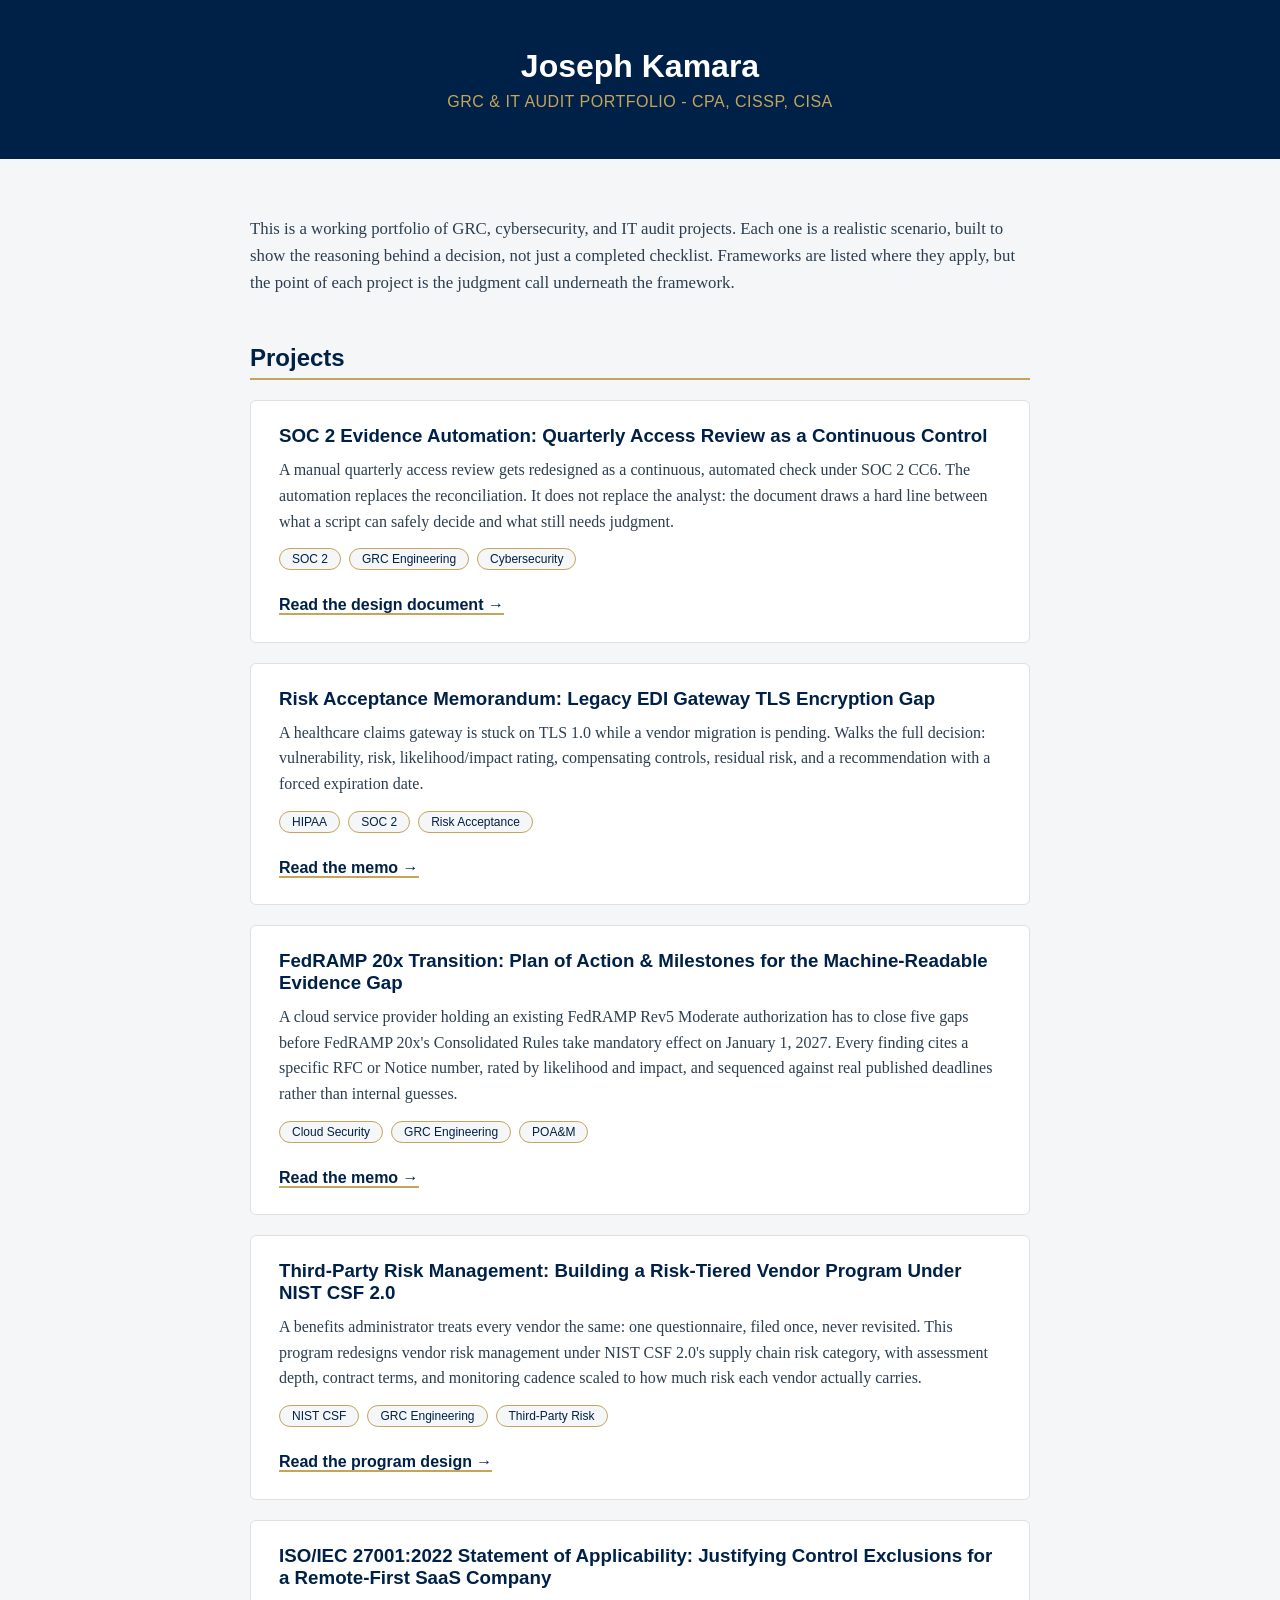
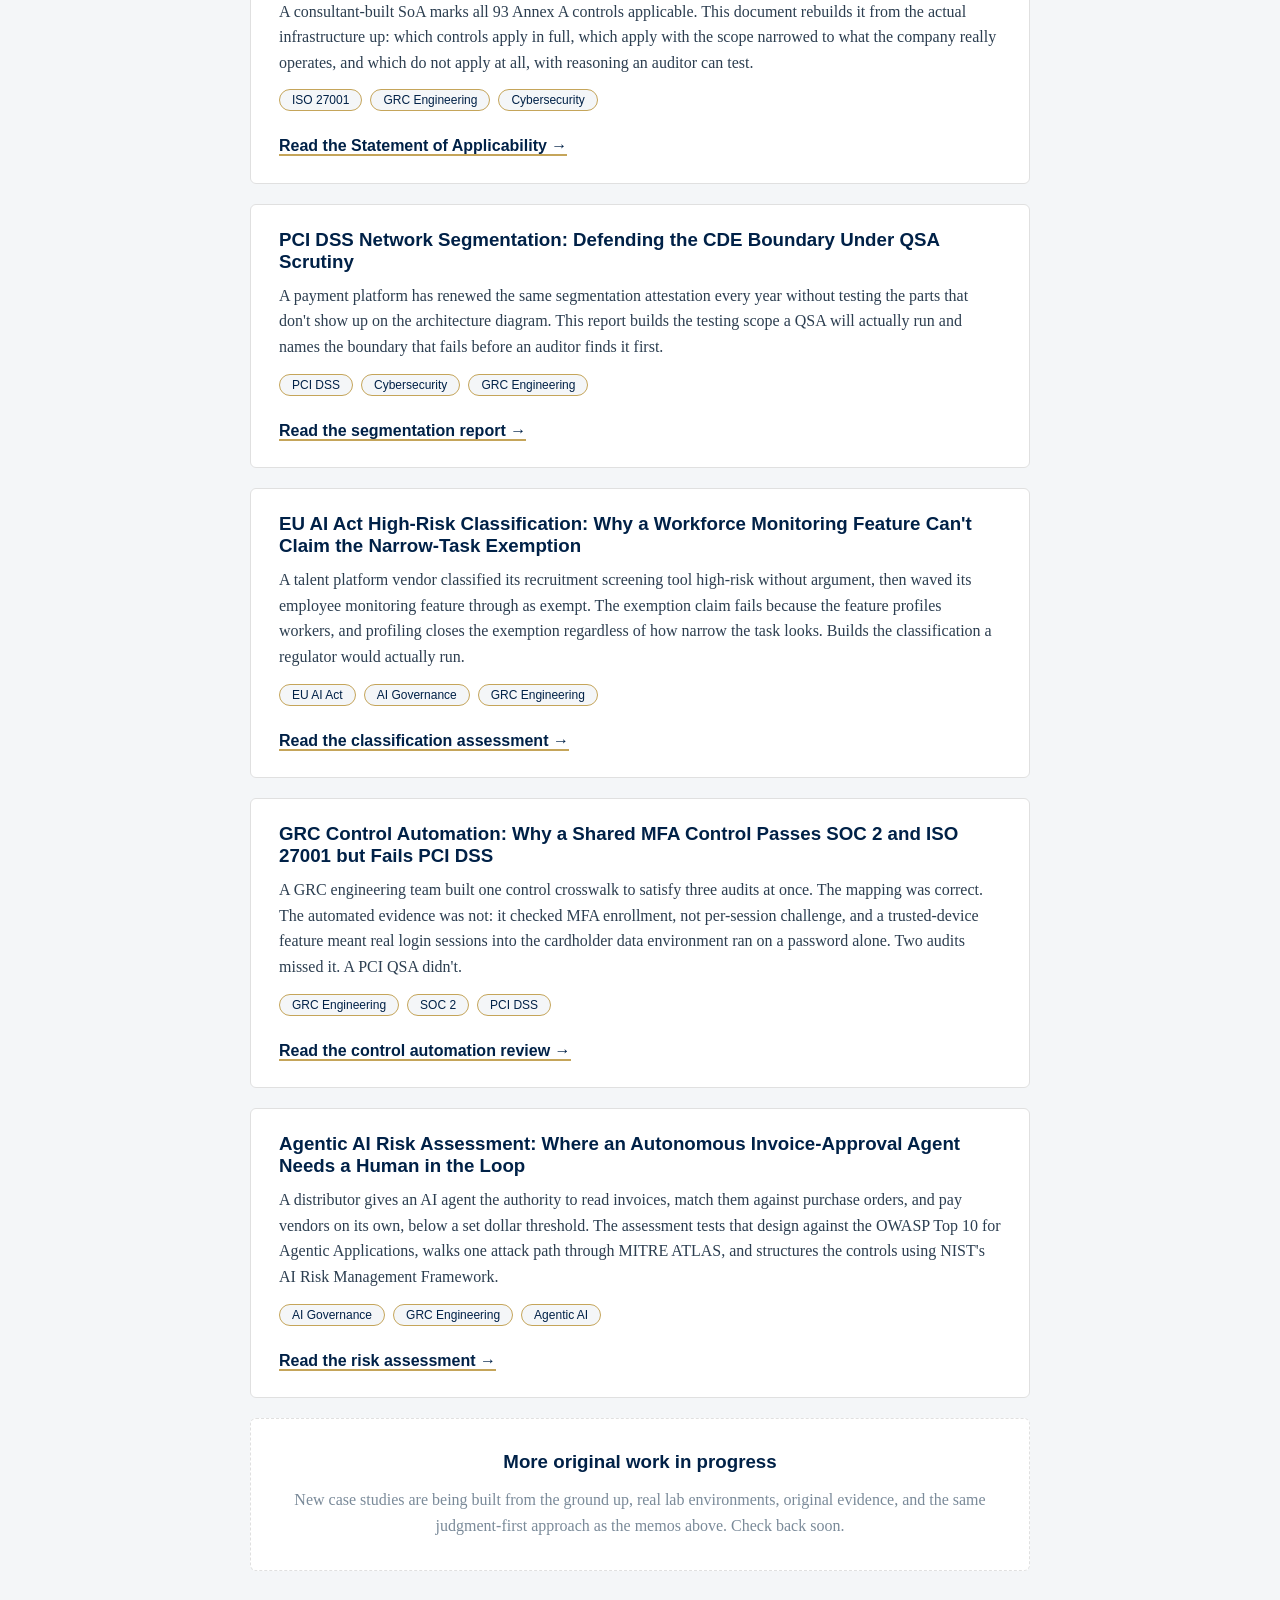
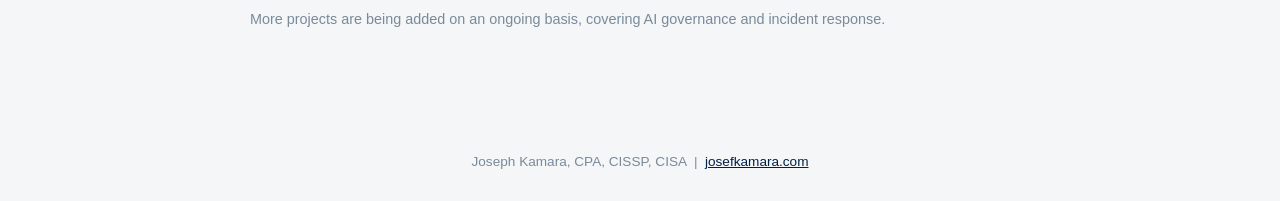
==== index.html @ e7a20020 "Add breathing room around project card tags and links a" ====
<!DOCTYPE html>
<html lang="en">
<head>
<meta charset="UTF-8">
<meta name="viewport" content="width=device-width, initial-scale=1.0">
<title>Joseph Kamara - Audit Defense Portfolio</title>
<style>
body { margin:0; font-family: Georgia, 'Times New Roman', serif; background:#F4F6F8; color:#2C3E50; }
header { background:#002147; color:#fff; padding:48px 24px; text-align:center; }
header h1 { margin:0 0 8px; font-family: Arial, sans-serif; font-size:2em; }
header p { margin:0; color:#C5A55A; font-family: Arial, sans-serif; letter-spacing:0.5px; }
main { max-width: 780px; margin: 0 auto; padding: 40px 24px 80px; }
.intro { font-size:1.05em; line-height:1.6; margin-bottom:40px; }
h2.section { font-family: Arial, sans-serif; color:#002147; border-bottom:2px solid #C5A55A; padding-bottom:6px; margin-top:48px; }
.project { background:#fff; border:1px solid #e0e0e0; border-radius:6px; padding:24px 28px; margin:20px 0; }
.project h3 { margin:0 0 10px; font-family: Arial, sans-serif; color:#002147; }
.project p { margin:0 0 14px; line-height:1.6; }
.project p:last-of-type { margin-top:14px; margin-bottom:0; }
.project a { color:#002147; font-family: Arial, sans-serif; font-weight:bold; text-decoration:none; border-bottom:2px solid #C5A55A; }
.project a:hover { color:#C5A55A; }
.tag { display:inline-block; font-family: Arial, sans-serif; font-size:0.75em; color:#002147; background:#F4F6F8; border:1px solid #C5A55A; border-radius:12px; padding:3px 12px; margin:0 8px 8px 0; }
.placeholder { border-style:dashed; color:#7a8a99; text-align:center; padding:32px 24px; }
footer { text-align:center; padding:32px 24px; font-family: Arial, sans-serif; font-size:0.85em; color:#7a8a99; }
footer a { color:#002147; }
</style>
</head>
<body>
<header>
<h1>Joseph Kamara</h1>
<p>GRC &amp; IT AUDIT PORTFOLIO - CPA, CISSP, CISA</p>
</header>
<main>
<p class="intro">This is a working portfolio of GRC, cybersecurity, and IT audit projects. Each one is a realistic scenario, built to show the reasoning behind a decision, not just a completed checklist. Frameworks are listed where they apply, but the point of each project is the judgment call underneath the framework.</p>

<h2 class="section">Projects</h2>

<div class="project">
<h3>SOC 2 Evidence Automation: Quarterly Access Review as a Continuous Control</h3>
<p>A manual quarterly access review gets redesigned as a continuous, automated check under SOC 2 CC6. The automation replaces the reconciliation. It does not replace the analyst: the document draws a hard line between what a script can safely decide and what still needs judgment.</p>
<span class="tag">SOC 2</span><span class="tag">GRC Engineering</span><span class="tag">Cybersecurity</span>
<p><a href="projects/soc2-access-review-automation/">Read the design document &rarr;</a></p>
</div>

<div class="project">
<h3>Risk Acceptance Memorandum: Legacy EDI Gateway TLS Encryption Gap</h3>
<p>A healthcare claims gateway is stuck on TLS 1.0 while a vendor migration is pending. Walks the full decision: vulnerability, risk, likelihood/impact rating, compensating controls, residual risk, and a recommendation with a forced expiration date.</p>
<span class="tag">HIPAA</span><span class="tag">SOC 2</span><span class="tag">Risk Acceptance</span>
<p><a href="projects/risk-acceptance-memo/">Read the memo &rarr;</a></p>
</div>

<div class="project">
<h3>FedRAMP 20x Transition: Plan of Action &amp; Milestones for the Machine-Readable Evidence Gap</h3>
<p>A cloud service provider holding an existing FedRAMP Rev5 Moderate authorization has to close five gaps before FedRAMP 20x's Consolidated Rules take mandatory effect on January 1, 2027. Every finding cites a specific RFC or Notice number, rated by likelihood and impact, and sequenced against real published deadlines rather than internal guesses.</p>
<span class="tag">Cloud Security</span><span class="tag">GRC Engineering</span><span class="tag">POA&amp;M</span>
<p><a href="projects/fedramp-20x-poam/">Read the memo &rarr;</a></p>
</div>

<div class="project">
<h3>Third-Party Risk Management: Building a Risk-Tiered Vendor Program Under NIST CSF 2.0</h3>
<p>A benefits administrator treats every vendor the same: one questionnaire, filed once, never revisited. This program redesigns vendor risk management under NIST CSF 2.0's supply chain risk category, with assessment depth, contract terms, and monitoring cadence scaled to how much risk each vendor actually carries.</p>
<span class="tag">NIST CSF</span><span class="tag">GRC Engineering</span><span class="tag">Third-Party Risk</span>
<p><a href="projects/third-party-risk-management/">Read the program design &rarr;</a></p>
</div>

<div class="project">
<h3>ISO/IEC 27001:2022 Statement of Applicability: Justifying Control Exclusions for a Remote-First SaaS Company</h3>
<p>A consultant-built SoA marks all 93 Annex A controls applicable. This document rebuilds it from the actual infrastructure up: which controls apply in full, which apply with the scope narrowed to what the company really operates, and which do not apply at all, with reasoning an auditor can test.</p>
<span class="tag">ISO 27001</span><span class="tag">GRC Engineering</span><span class="tag">Cybersecurity</span>
<p><a href="projects/iso27001-statement-of-applicability/">Read the Statement of Applicability &rarr;</a></p>
</div>

<div class="project">
<h3>PCI DSS Network Segmentation: Defending the CDE Boundary Under QSA Scrutiny</h3>
<p>A payment platform has renewed the same segmentation attestation every year without testing the parts that don't show up on the architecture diagram. This report builds the testing scope a QSA will actually run and names the boundary that fails before an auditor finds it first.</p>
<span class="tag">PCI DSS</span><span class="tag">Cybersecurity</span><span class="tag">GRC Engineering</span>
<p><a href="projects/pci-dss-network-segmentation/">Read the segmentation report &rarr;</a></p>
</div>

<div class="project">
<h3>EU AI Act High-Risk Classification: Why a Workforce Monitoring Feature Can't Claim the Narrow-Task Exemption</h3>
<p>A talent platform vendor classified its recruitment screening tool high-risk without argument, then waved its employee monitoring feature through as exempt. The exemption claim fails because the feature profiles workers, and profiling closes the exemption regardless of how narrow the task looks. Builds the classification a regulator would actually run.</p>
<span class="tag">EU AI Act</span><span class="tag">AI Governance</span><span class="tag">GRC Engineering</span>
<p><a href="projects/eu-ai-act-high-risk-classification/">Read the classification assessment &rarr;</a></p>
</div>

<div class="project">
<h3>GRC Control Automation: Why a Shared MFA Control Passes SOC 2 and ISO 27001 but Fails PCI DSS</h3>
<p>A GRC engineering team built one control crosswalk to satisfy three audits at once. The mapping was correct. The automated evidence was not: it checked MFA enrollment, not per-session challenge, and a trusted-device feature meant real login sessions into the cardholder data environment ran on a password alone. Two audits missed it. A PCI QSA didn't.</p>
<span class="tag">GRC Engineering</span><span class="tag">SOC 2</span><span class="tag">PCI DSS</span>
<p><a href="projects/grc-control-automation/">Read the control automation review &rarr;</a></p>
</div>

<div class="project">
<h3>Agentic AI Risk Assessment: Where an Autonomous Invoice-Approval Agent Needs a Human in the Loop</h3>
<p>A distributor gives an AI agent the authority to read invoices, match them against purchase orders, and pay vendors on its own, below a set dollar threshold. The assessment tests that design against the OWASP Top 10 for Agentic Applications, walks one attack path through MITRE ATLAS, and structures the controls using NIST's AI Risk Management Framework.</p>
<span class="tag">AI Governance</span><span class="tag">GRC Engineering</span><span class="tag">Agentic AI</span>
<p><a href="projects/agentic-ai-risk-assessment/">Read the risk assessment &rarr;</a></p>
</div>

<div class="project placeholder">
<h3>More original work in progress</h3>
<p>New case studies are being built from the ground up, real lab environments, original evidence, and the same judgment-first approach as the memos above. Check back soon.</p>
</div>

<p style="font-family: Arial, sans-serif; color:#7a8a99; font-size:0.9em; margin-top:40px;">More projects are being added on an ongoing basis, covering AI governance and incident response.</p>
</main>
<footer>
Joseph Kamara, CPA, CISSP, CISA &nbsp;|&nbsp; <a href="https://josefkamara.com">josefkamara.com</a>
</footer>
</body>
</html>
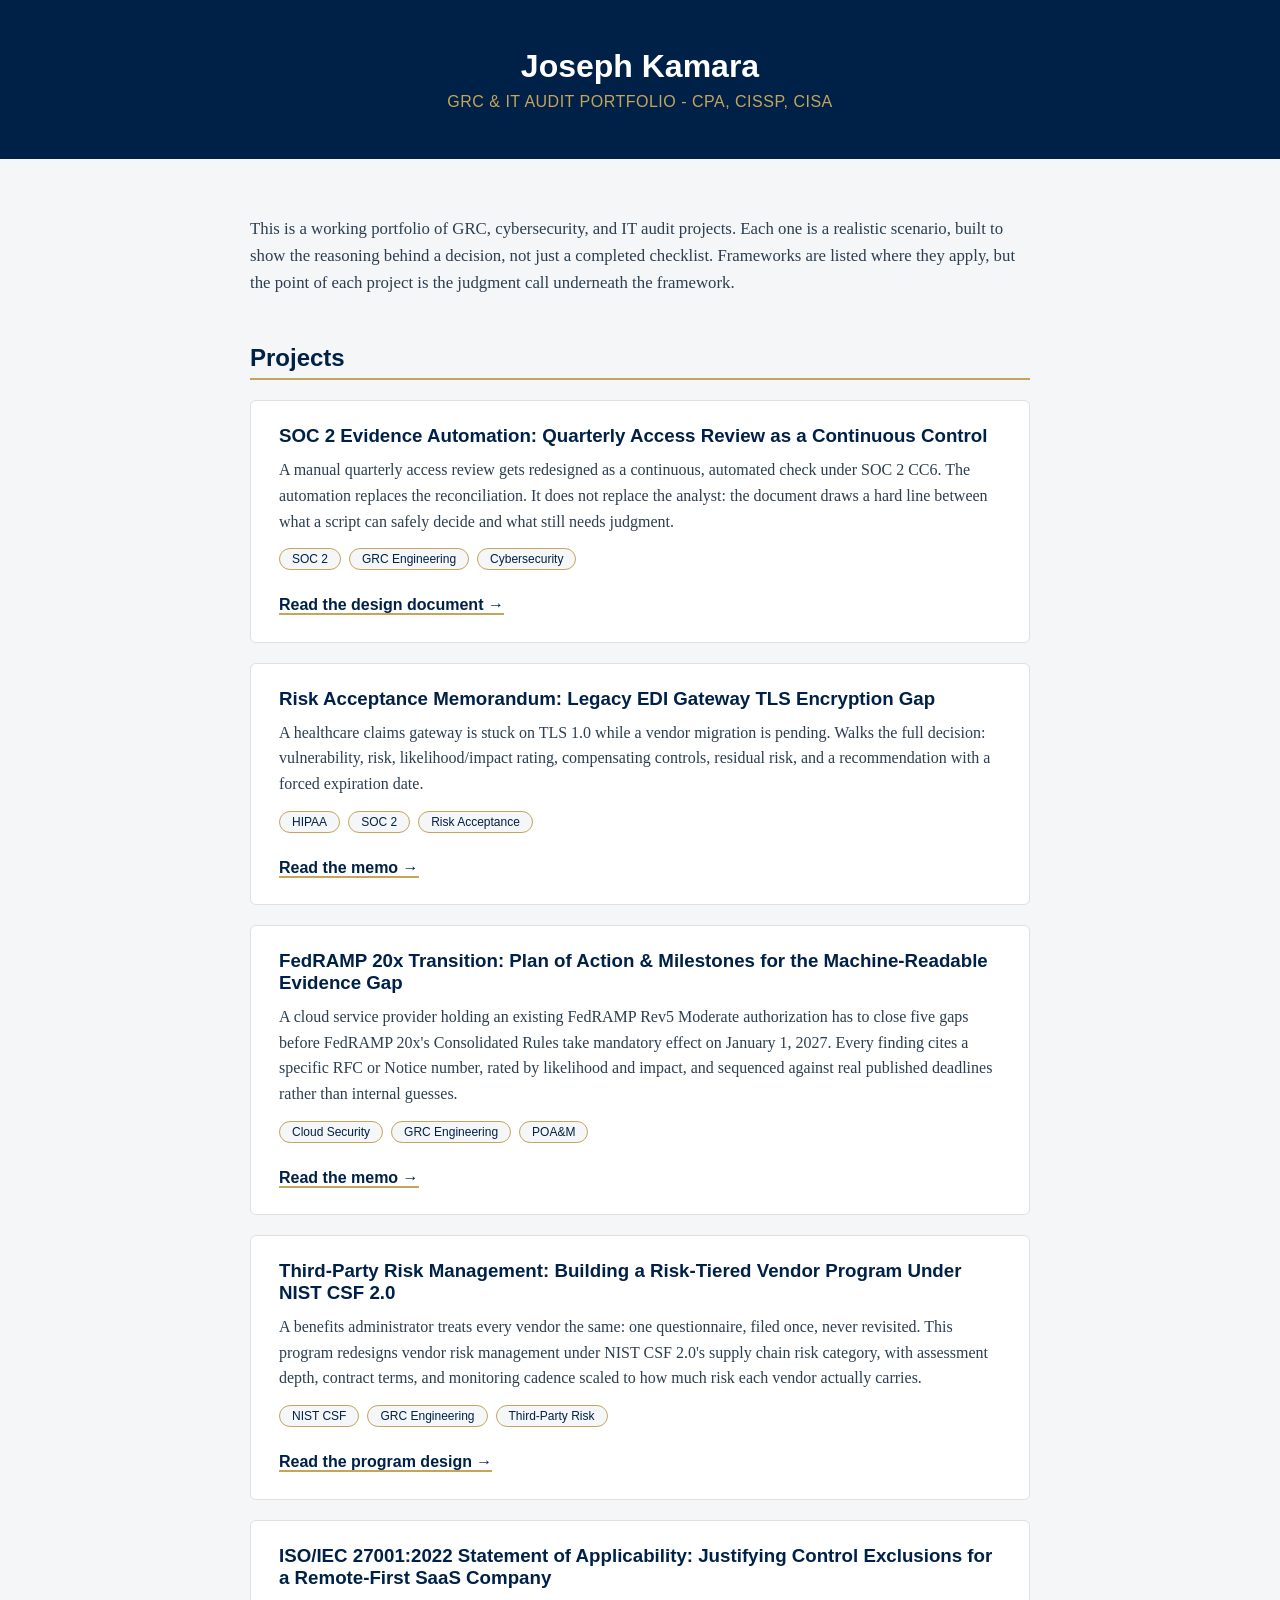
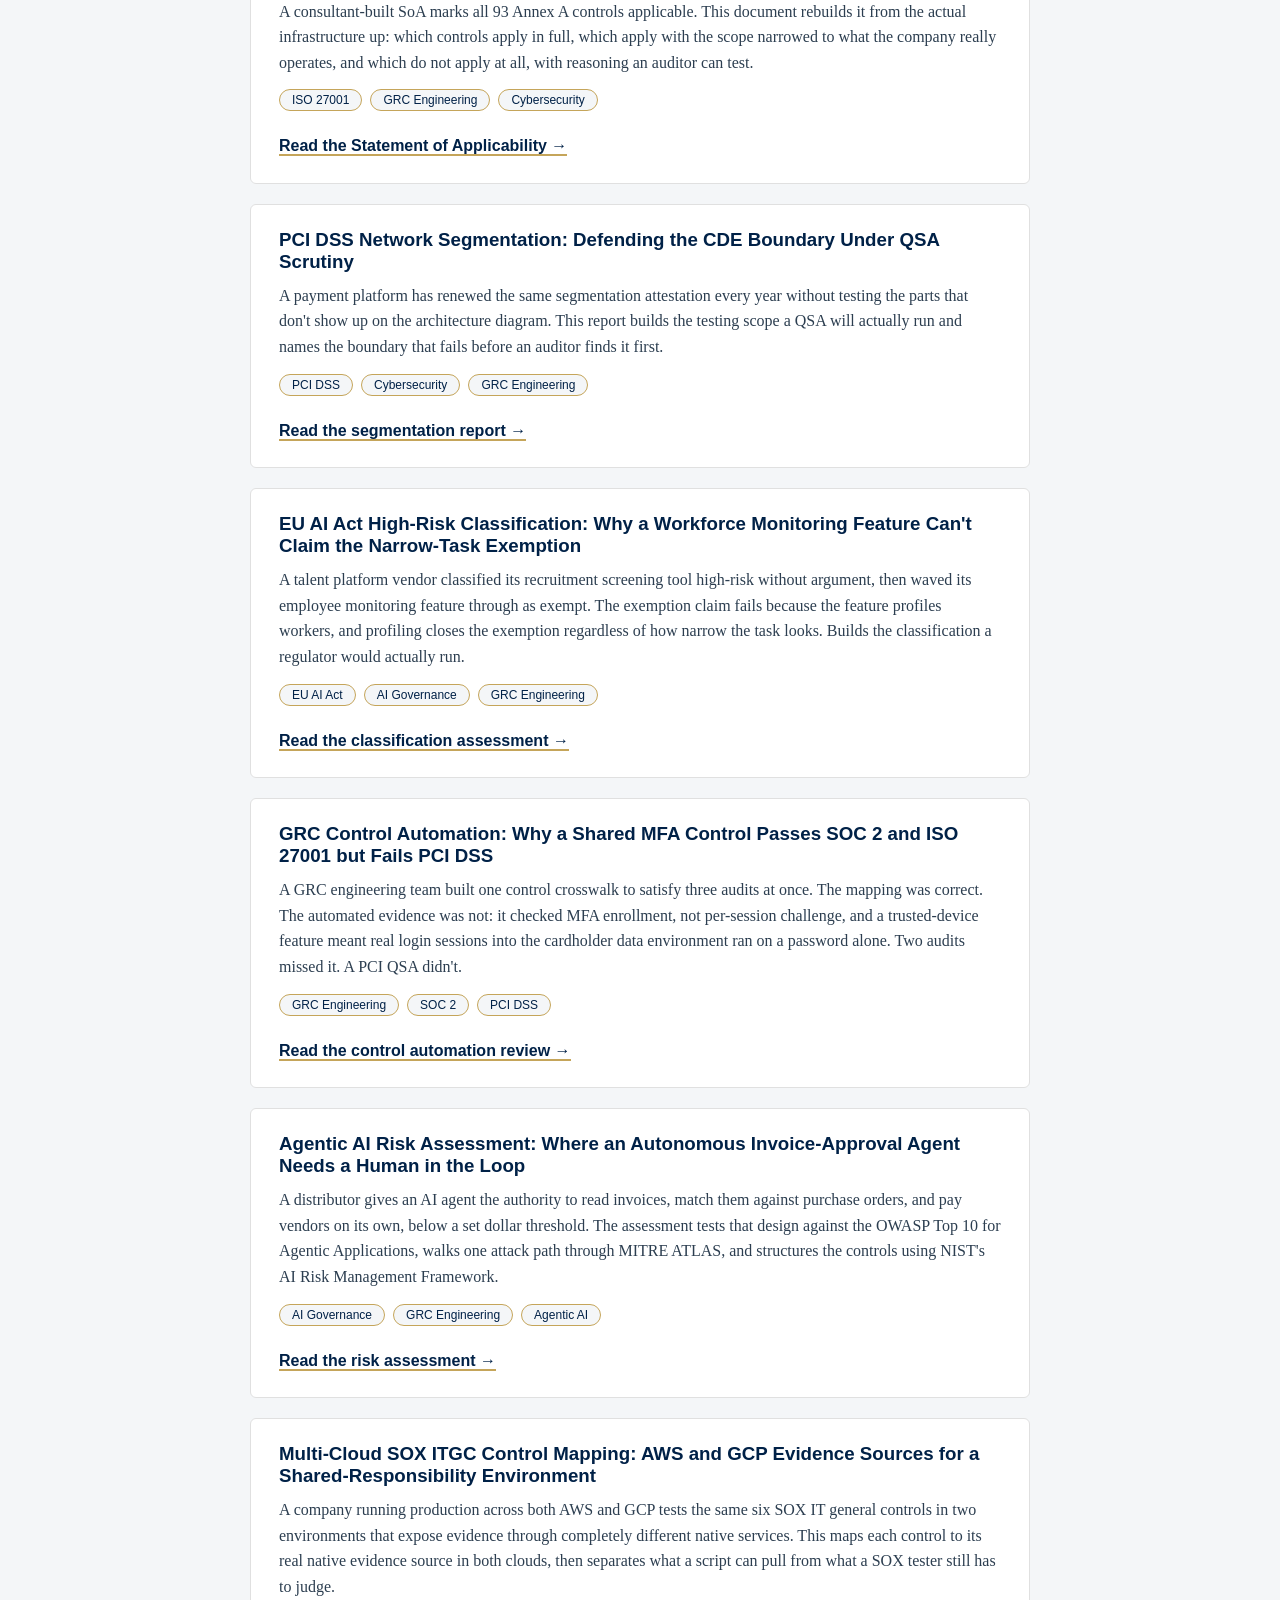
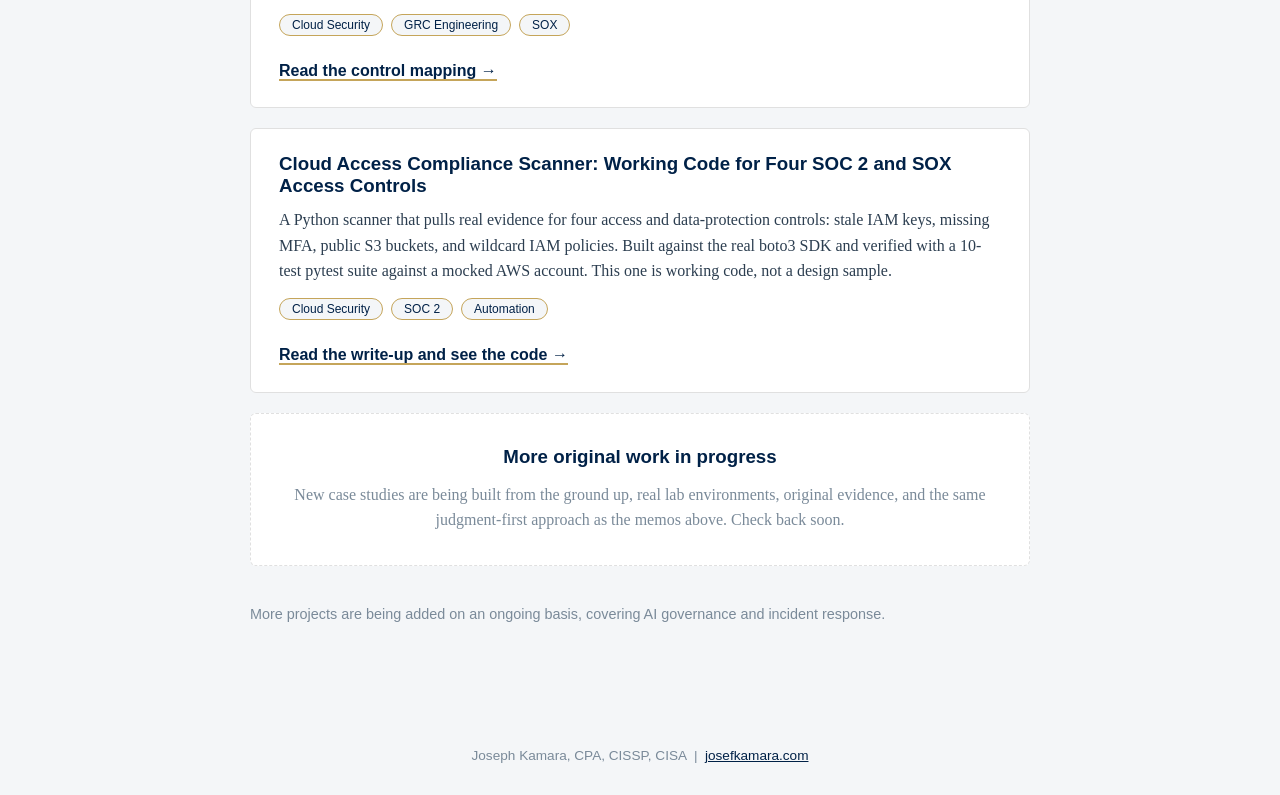
==== commit eae7d4de: "Add Multi-Cloud SOX ITGC Control Mapping and Cloud Access Compliance Scanner case studies" ====
--- a/index.html
+++ b/index.html
@@ -97,6 +97,20 @@
 <p><a href="projects/agentic-ai-risk-assessment/">Read the risk assessment &rarr;</a></p>
 </div>
 
+<div class="project">
+<h3>Multi-Cloud SOX ITGC Control Mapping: AWS and GCP Evidence Sources for a Shared-Responsibility Environment</h3>
+<p>A company running production across both AWS and GCP tests the same six SOX IT general controls in two environments that expose evidence through completely different native services. This maps each control to its real native evidence source in both clouds, then separates what a script can pull from what a SOX tester still has to judge.</p>
+<span class="tag">Cloud Security</span><span class="tag">GRC Engineering</span><span class="tag">SOX</span>
+<p><a href="projects/multicloud-sox-itgc-control-mapping/">Read the control mapping &rarr;</a></p>
+</div>
+
+<div class="project">
+<h3>Cloud Access Compliance Scanner: Working Code for Four SOC 2 and SOX Access Controls</h3>
+<p>A Python scanner that pulls real evidence for four access and data-protection controls: stale IAM keys, missing MFA, public S3 buckets, and wildcard IAM policies. Built against the real boto3 SDK and verified with a 10-test pytest suite against a mocked AWS account. This one is working code, not a design sample.</p>
+<span class="tag">Cloud Security</span><span class="tag">SOC 2</span><span class="tag">Automation</span>
+<p><a href="projects/cloud-access-compliance-scanner/">Read the write-up and see the code &rarr;</a></p>
+</div>
+
 <div class="project placeholder">
 <h3>More original work in progress</h3>
 <p>New case studies are being built from the ground up, real lab environments, original evidence, and the same judgment-first approach as the memos above. Check back soon.</p>
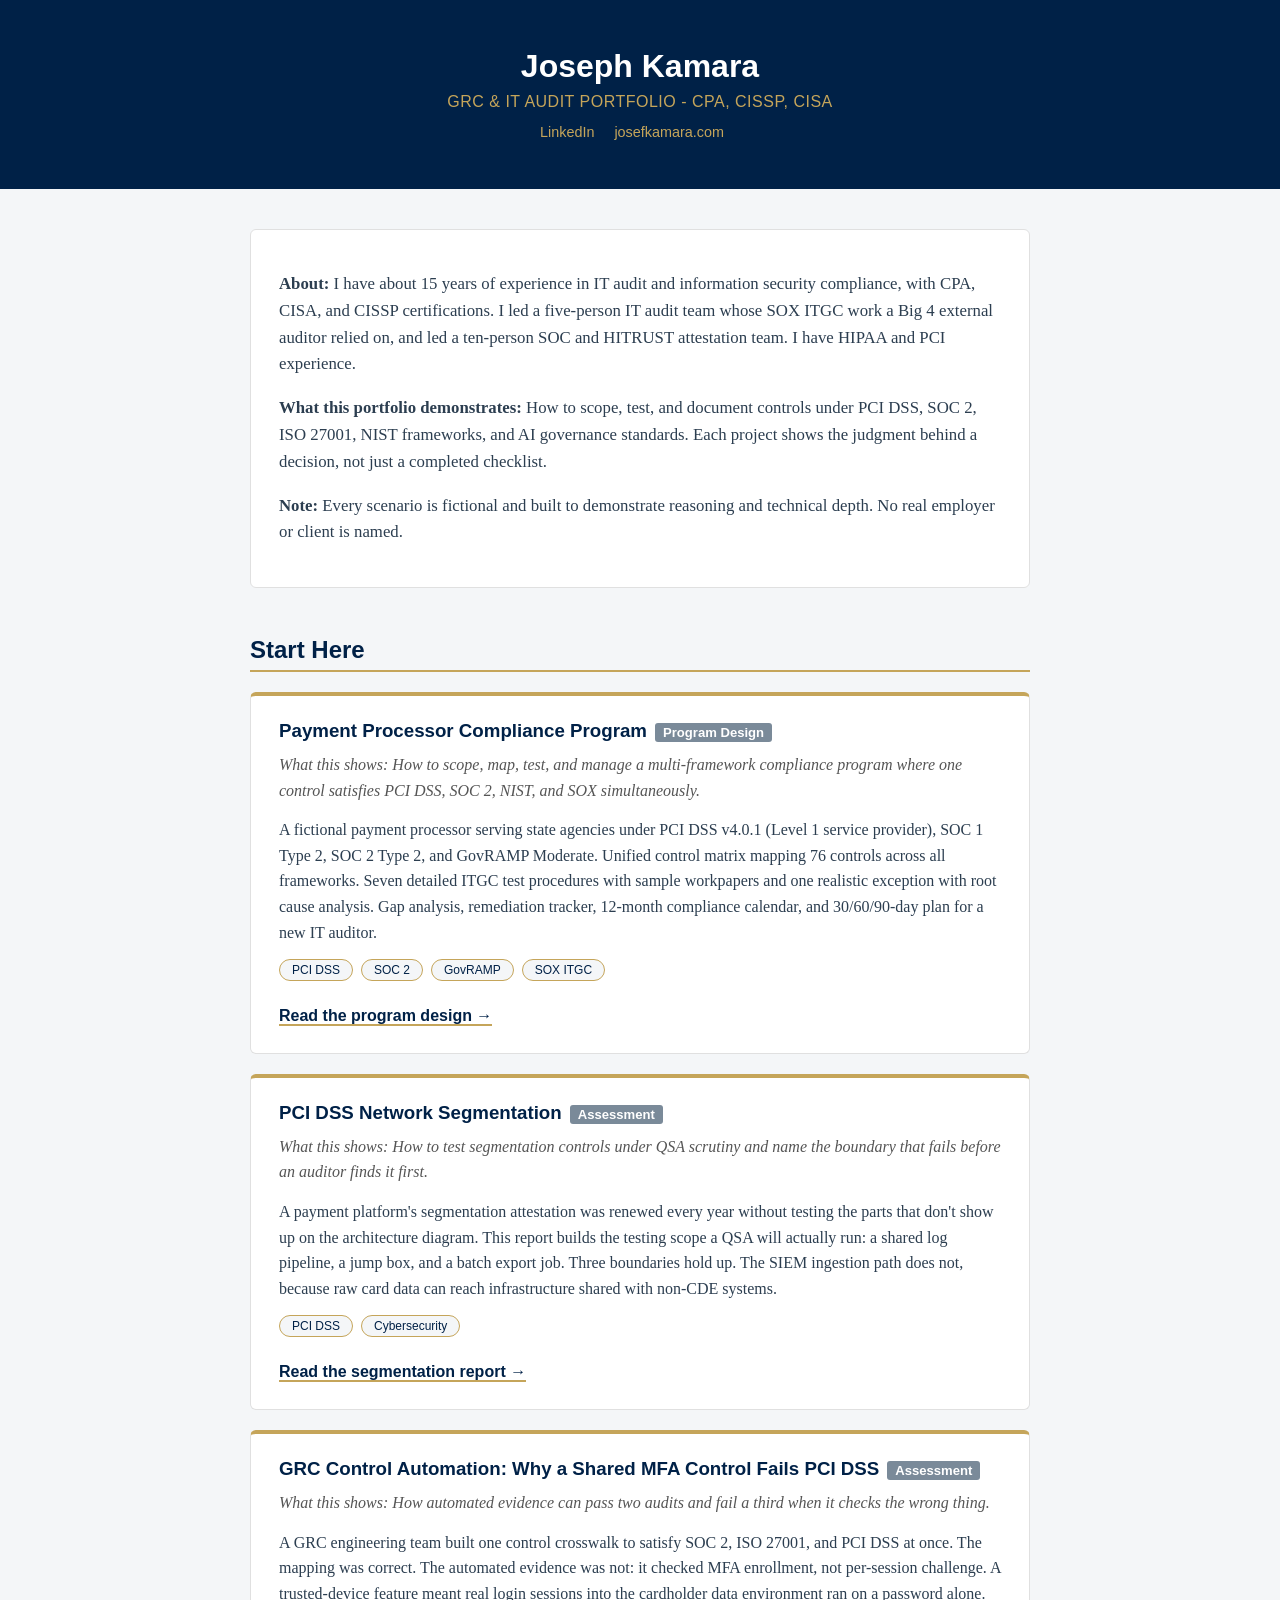
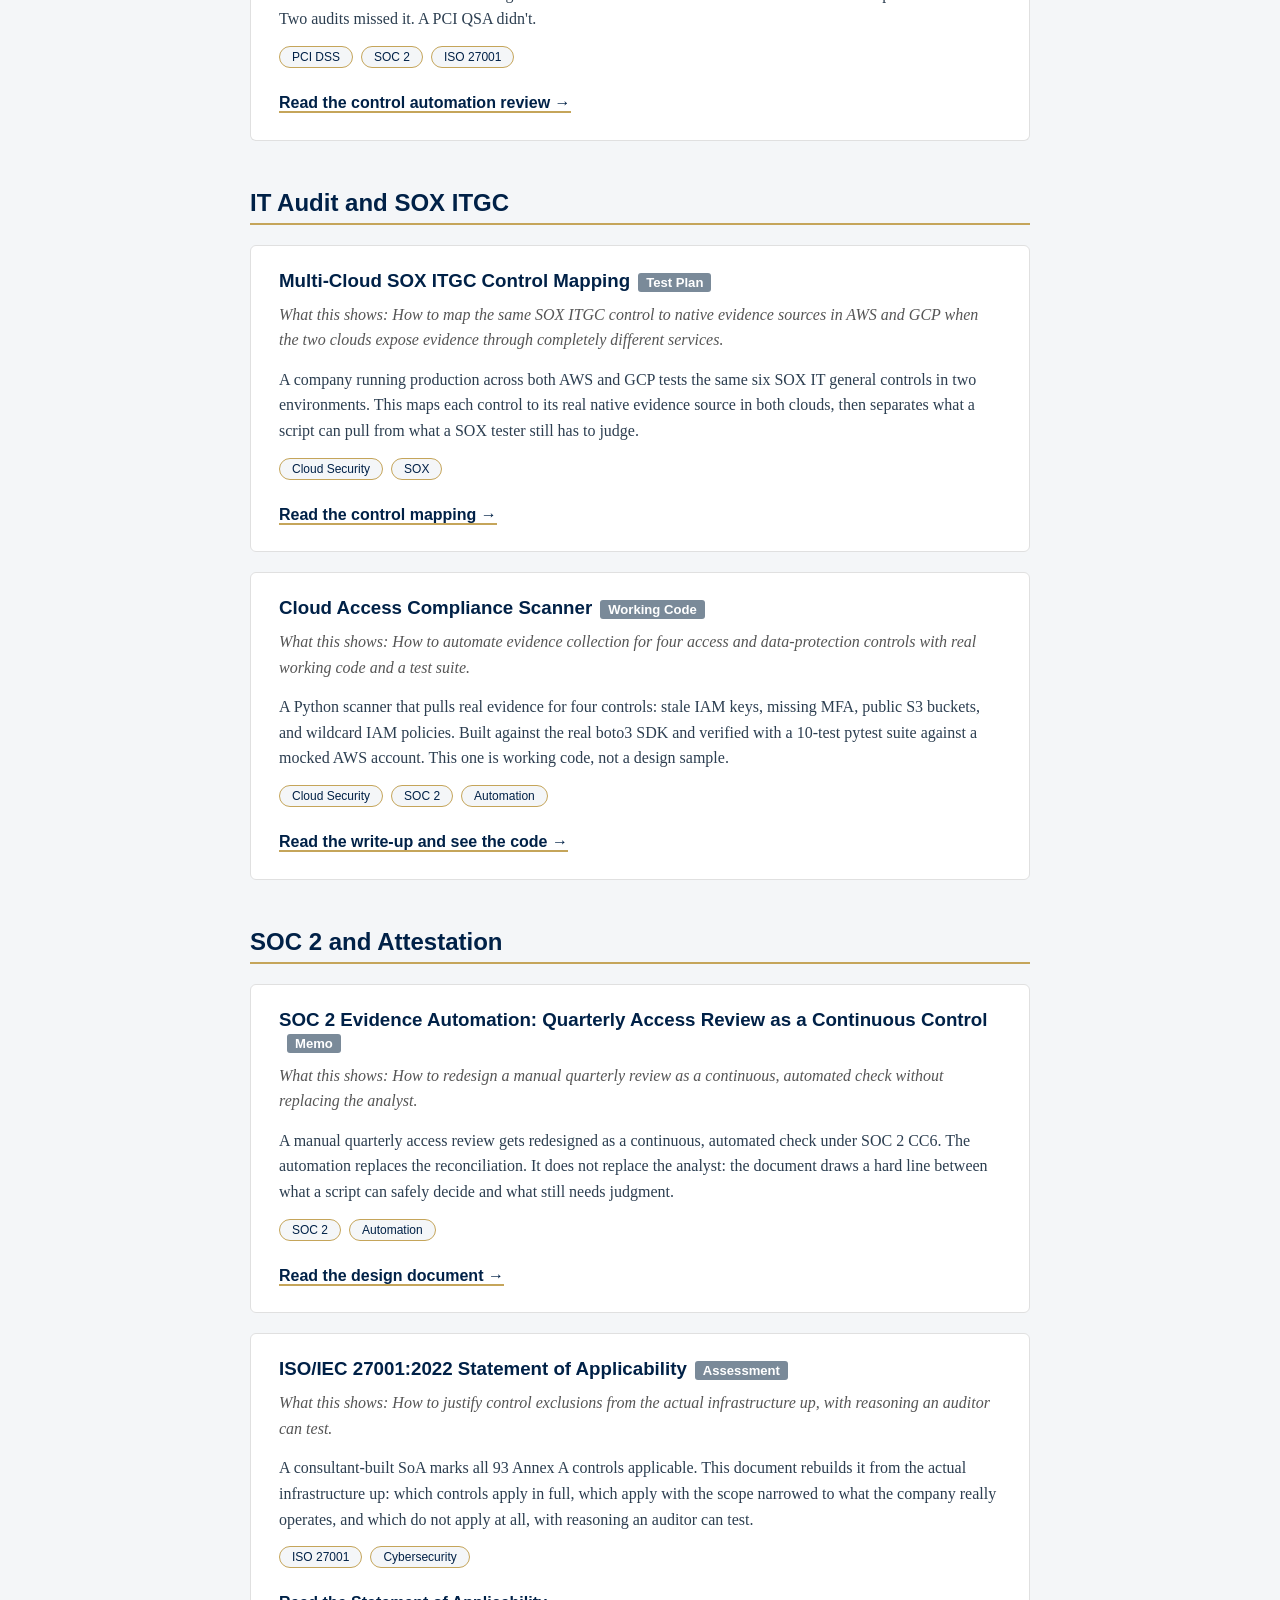
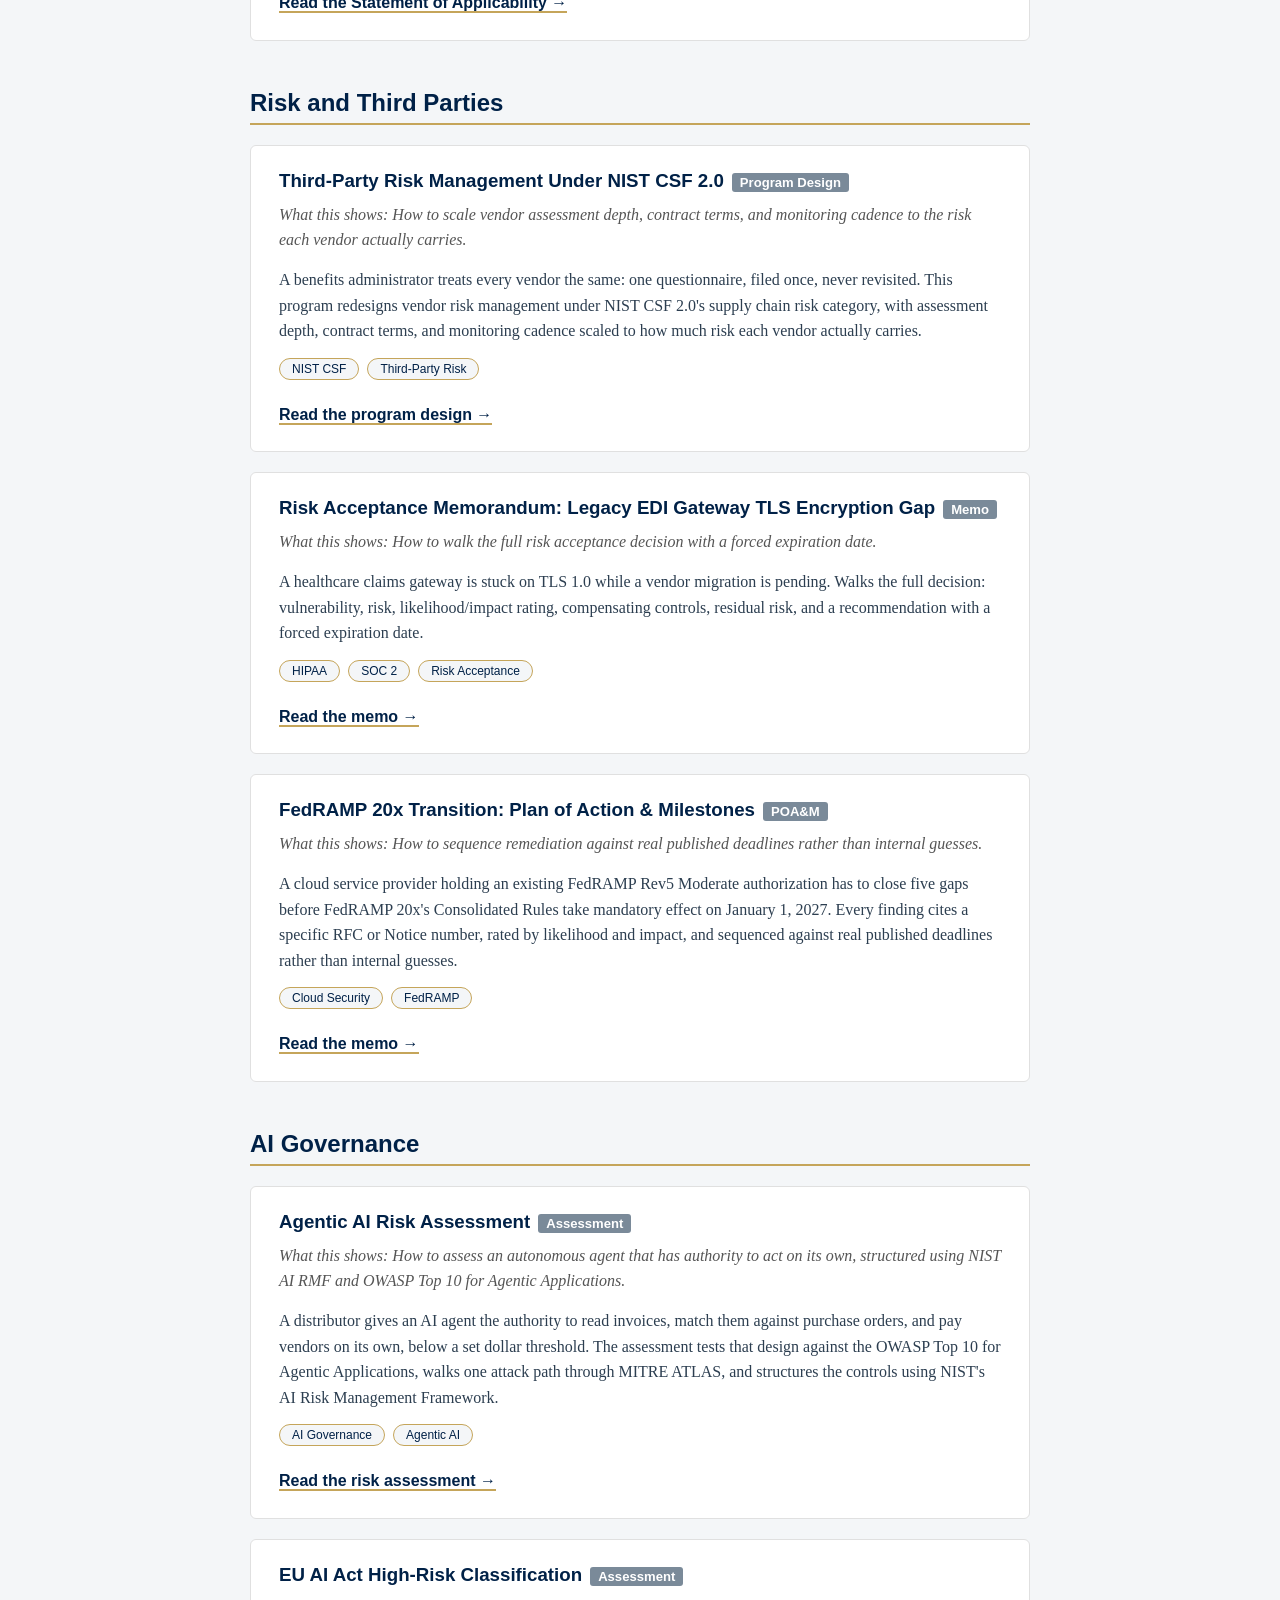
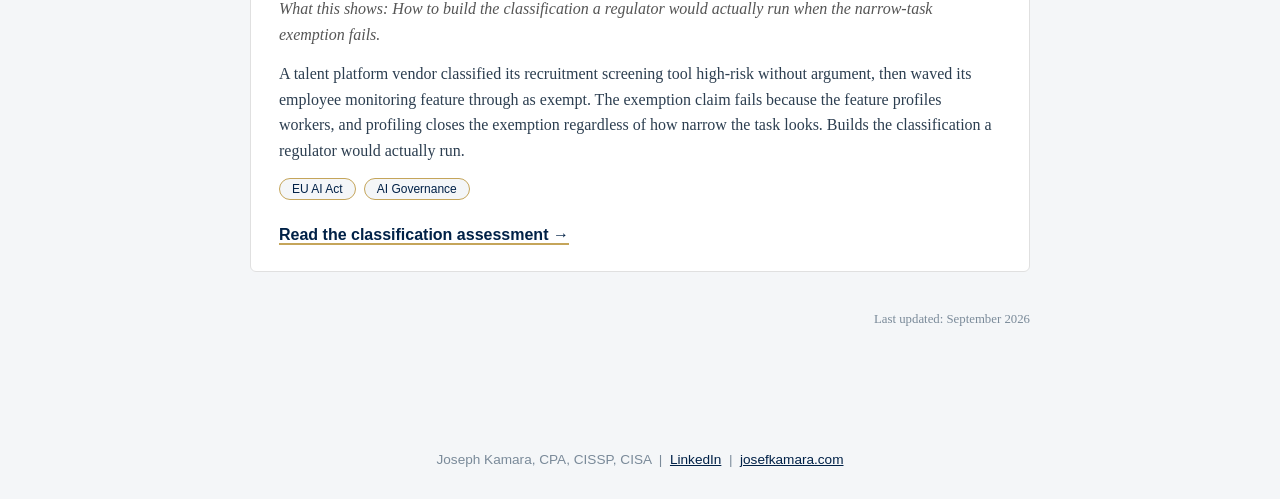
==== commit c921741e: "Restructure portfolio site per ADDENDUM requirements - Add intro block with Joseph's background (15 " ====
--- a/index.html
+++ b/index.html
@@ -9,8 +9,11 @@
 header { background:#002147; color:#fff; padding:48px 24px; text-align:center; }
 header h1 { margin:0 0 8px; font-family: Arial, sans-serif; font-size:2em; }
 header p { margin:0; color:#C5A55A; font-family: Arial, sans-serif; letter-spacing:0.5px; }
+header nav { margin-top:12px; }
+header nav a { color:#C5A55A; font-family: Arial, sans-serif; text-decoration:none; margin-right:16px; font-size:0.9em; }
+header nav a:hover { color:#fff; }
 main { max-width: 780px; margin: 0 auto; padding: 40px 24px 80px; }
-.intro { font-size:1.05em; line-height:1.6; margin-bottom:40px; }
+.intro { font-size:1.05em; line-height:1.6; margin-bottom:40px; background:#fff; border:1px solid #e0e0e0; border-radius:6px; padding:24px 28px; }
 h2.section { font-family: Arial, sans-serif; color:#002147; border-bottom:2px solid #C5A55A; padding-bottom:6px; margin-top:48px; }
 .project { background:#fff; border:1px solid #e0e0e0; border-radius:6px; padding:24px 28px; margin:20px 0; }
 .project h3 { margin:0 0 10px; font-family: Arial, sans-serif; color:#002147; }
@@ -18,108 +21,142 @@
 .project p:last-of-type { margin-top:14px; margin-bottom:0; }
 .project a { color:#002147; font-family: Arial, sans-serif; font-weight:bold; text-decoration:none; border-bottom:2px solid #C5A55A; }
 .project a:hover { color:#C5A55A; }
+.project .what-this-shows { font-style:italic; color:#555; margin-bottom:14px; }
+.project .type-label { display:inline-block; font-family: Arial, sans-serif; font-size:0.7em; color:#fff; background:#7a8a99; border-radius:3px; padding:2px 8px; margin-left:8px; }
 .tag { display:inline-block; font-family: Arial, sans-serif; font-size:0.75em; color:#002147; background:#F4F6F8; border:1px solid #C5A55A; border-radius:12px; padding:3px 12px; margin:0 8px 8px 0; }
+.featured { border-top:4px solid #C5A55A; }
 .placeholder { border-style:dashed; color:#7a8a99; text-align:center; padding:32px 24px; }
 footer { text-align:center; padding:32px 24px; font-family: Arial, sans-serif; font-size:0.85em; color:#7a8a99; }
 footer a { color:#002147; }
+.last-updated { text-align:right; font-size:0.8em; color:#7a8a99; margin-top:40px; }
 </style>
 </head>
 <body>
 <header>
 <h1>Joseph Kamara</h1>
 <p>GRC &amp; IT AUDIT PORTFOLIO - CPA, CISSP, CISA</p>
+<nav>
+<a href="https://www.linkedin.com/in/joseph-kamara" target="_blank">LinkedIn</a>
+<a href="https://josefkamara.com" target="_blank">josefkamara.com</a>
+</nav>
 </header>
 <main>
-<p class="intro">This is a working portfolio of GRC, cybersecurity, and IT audit projects. Each one is a realistic scenario, built to show the reasoning behind a decision, not just a completed checklist. Frameworks are listed where they apply, but the point of each project is the judgment call underneath the framework.</p>
+<div class="intro">
+<p><strong>About:</strong> I have about 15 years of experience in IT audit and information security compliance, with CPA, CISA, and CISSP certifications. I led a five-person IT audit team whose SOX ITGC work a Big 4 external auditor relied on, and led a ten-person SOC and HITRUST attestation team. I have HIPAA and PCI experience.</p>
+<p><strong>What this portfolio demonstrates:</strong> How to scope, test, and document controls under PCI DSS, SOC 2, ISO 27001, NIST frameworks, and AI governance standards. Each project shows the judgment behind a decision, not just a completed checklist.</p>
+<p><strong>Note:</strong> Every scenario is fictional and built to demonstrate reasoning and technical depth. No real employer or client is named.</p>
+</div>
 
-<h2 class="section">Projects</h2>
+<h2 class="section">Start Here</h2>
+
+<div class="project featured">
+<h3>Payment Processor Compliance Program<span class="type-label">Program Design</span></h3>
+<p class="what-this-shows">What this shows: How to scope, map, test, and manage a multi-framework compliance program where one control satisfies PCI DSS, SOC 2, NIST, and SOX simultaneously.</p>
+<p>A fictional payment processor serving state agencies under PCI DSS v4.0.1 (Level 1 service provider), SOC 1 Type 2, SOC 2 Type 2, and GovRAMP Moderate. Unified control matrix mapping 76 controls across all frameworks. Seven detailed ITGC test procedures with sample workpapers and one realistic exception with root cause analysis. Gap analysis, remediation tracker, 12-month compliance calendar, and 30/60/90-day plan for a new IT auditor.</p>
+<span class="tag">PCI DSS</span><span class="tag">SOC 2</span><span class="tag">GovRAMP</span><span class="tag">SOX ITGC</span>
+<p><a href="projects/payment-processor-compliance-program/">Read the program design &rarr;</a></p>
+</div>
+
+<div class="project featured">
+<h3>PCI DSS Network Segmentation<span class="type-label">Assessment</span></h3>
+<p class="what-this-shows">What this shows: How to test segmentation controls under QSA scrutiny and name the boundary that fails before an auditor finds it first.</p>
+<p>A payment platform's segmentation attestation was renewed every year without testing the parts that don't show up on the architecture diagram. This report builds the testing scope a QSA will actually run: a shared log pipeline, a jump box, and a batch export job. Three boundaries hold up. The SIEM ingestion path does not, because raw card data can reach infrastructure shared with non-CDE systems.</p>
+<span class="tag">PCI DSS</span><span class="tag">Cybersecurity</span>
+<p><a href="projects/pci-dss-network-segmentation/">Read the segmentation report &rarr;</a></p>
+</div>
+
+<div class="project featured">
+<h3>GRC Control Automation: Why a Shared MFA Control Fails PCI DSS<span class="type-label">Assessment</span></h3>
+<p class="what-this-shows">What this shows: How automated evidence can pass two audits and fail a third when it checks the wrong thing.</p>
+<p>A GRC engineering team built one control crosswalk to satisfy SOC 2, ISO 27001, and PCI DSS at once. The mapping was correct. The automated evidence was not: it checked MFA enrollment, not per-session challenge. A trusted-device feature meant real login sessions into the cardholder data environment ran on a password alone. Two audits missed it. A PCI QSA didn't.</p>
+<span class="tag">PCI DSS</span><span class="tag">SOC 2</span><span class="tag">ISO 27001</span>
+<p><a href="projects/grc-control-automation/">Read the control automation review &rarr;</a></p>
+</div>
+
+<h2 class="section">IT Audit and SOX ITGC</h2>
 
 <div class="project">
-<h3>SOC 2 Evidence Automation: Quarterly Access Review as a Continuous Control</h3>
+<h3>Multi-Cloud SOX ITGC Control Mapping<span class="type-label">Test Plan</span></h3>
+<p class="what-this-shows">What this shows: How to map the same SOX ITGC control to native evidence sources in AWS and GCP when the two clouds expose evidence through completely different services.</p>
+<p>A company running production across both AWS and GCP tests the same six SOX IT general controls in two environments. This maps each control to its real native evidence source in both clouds, then separates what a script can pull from what a SOX tester still has to judge.</p>
+<span class="tag">Cloud Security</span><span class="tag">SOX</span>
+<p><a href="projects/multicloud-sox-itgc-control-mapping/">Read the control mapping &rarr;</a></p>
+</div>
+
+<div class="project">
+<h3>Cloud Access Compliance Scanner<span class="type-label">Working Code</span></h3>
+<p class="what-this-shows">What this shows: How to automate evidence collection for four access and data-protection controls with real working code and a test suite.</p>
+<p>A Python scanner that pulls real evidence for four controls: stale IAM keys, missing MFA, public S3 buckets, and wildcard IAM policies. Built against the real boto3 SDK and verified with a 10-test pytest suite against a mocked AWS account. This one is working code, not a design sample.</p>
+<span class="tag">Cloud Security</span><span class="tag">SOC 2</span><span class="tag">Automation</span>
+<p><a href="projects/cloud-access-compliance-scanner/">Read the write-up and see the code &rarr;</a></p>
+</div>
+
+<h2 class="section">SOC 2 and Attestation</h2>
+
+<div class="project">
+<h3>SOC 2 Evidence Automation: Quarterly Access Review as a Continuous Control<span class="type-label">Memo</span></h3>
+<p class="what-this-shows">What this shows: How to redesign a manual quarterly review as a continuous, automated check without replacing the analyst.</p>
 <p>A manual quarterly access review gets redesigned as a continuous, automated check under SOC 2 CC6. The automation replaces the reconciliation. It does not replace the analyst: the document draws a hard line between what a script can safely decide and what still needs judgment.</p>
-<span class="tag">SOC 2</span><span class="tag">GRC Engineering</span><span class="tag">Cybersecurity</span>
+<span class="tag">SOC 2</span><span class="tag">Automation</span>
 <p><a href="projects/soc2-access-review-automation/">Read the design document &rarr;</a></p>
 </div>
 
 <div class="project">
-<h3>Risk Acceptance Memorandum: Legacy EDI Gateway TLS Encryption Gap</h3>
+<h3>ISO/IEC 27001:2022 Statement of Applicability<span class="type-label">Assessment</span></h3>
+<p class="what-this-shows">What this shows: How to justify control exclusions from the actual infrastructure up, with reasoning an auditor can test.</p>
+<p>A consultant-built SoA marks all 93 Annex A controls applicable. This document rebuilds it from the actual infrastructure up: which controls apply in full, which apply with the scope narrowed to what the company really operates, and which do not apply at all, with reasoning an auditor can test.</p>
+<span class="tag">ISO 27001</span><span class="tag">Cybersecurity</span>
+<p><a href="projects/iso27001-statement-of-applicability/">Read the Statement of Applicability &rarr;</a></p>
+</div>
+
+<h2 class="section">Risk and Third Parties</h2>
+
+<div class="project">
+<h3>Third-Party Risk Management Under NIST CSF 2.0<span class="type-label">Program Design</span></h3>
+<p class="what-this-shows">What this shows: How to scale vendor assessment depth, contract terms, and monitoring cadence to the risk each vendor actually carries.</p>
+<p>A benefits administrator treats every vendor the same: one questionnaire, filed once, never revisited. This program redesigns vendor risk management under NIST CSF 2.0's supply chain risk category, with assessment depth, contract terms, and monitoring cadence scaled to how much risk each vendor actually carries.</p>
+<span class="tag">NIST CSF</span><span class="tag">Third-Party Risk</span>
+<p><a href="projects/third-party-risk-management/">Read the program design &rarr;</a></p>
+</div>
+
+<div class="project">
+<h3>Risk Acceptance Memorandum: Legacy EDI Gateway TLS Encryption Gap<span class="type-label">Memo</span></h3>
+<p class="what-this-shows">What this shows: How to walk the full risk acceptance decision with a forced expiration date.</p>
 <p>A healthcare claims gateway is stuck on TLS 1.0 while a vendor migration is pending. Walks the full decision: vulnerability, risk, likelihood/impact rating, compensating controls, residual risk, and a recommendation with a forced expiration date.</p>
 <span class="tag">HIPAA</span><span class="tag">SOC 2</span><span class="tag">Risk Acceptance</span>
 <p><a href="projects/risk-acceptance-memo/">Read the memo &rarr;</a></p>
 </div>
 
 <div class="project">
-<h3>FedRAMP 20x Transition: Plan of Action &amp; Milestones for the Machine-Readable Evidence Gap</h3>
+<h3>FedRAMP 20x Transition: Plan of Action &amp; Milestones<span class="type-label">POA&amp;M</span></h3>
+<p class="what-this-shows">What this shows: How to sequence remediation against real published deadlines rather than internal guesses.</p>
 <p>A cloud service provider holding an existing FedRAMP Rev5 Moderate authorization has to close five gaps before FedRAMP 20x's Consolidated Rules take mandatory effect on January 1, 2027. Every finding cites a specific RFC or Notice number, rated by likelihood and impact, and sequenced against real published deadlines rather than internal guesses.</p>
-<span class="tag">Cloud Security</span><span class="tag">GRC Engineering</span><span class="tag">POA&amp;M</span>
+<span class="tag">Cloud Security</span><span class="tag">FedRAMP</span>
 <p><a href="projects/fedramp-20x-poam/">Read the memo &rarr;</a></p>
 </div>
 
-<div class="project">
-<h3>Third-Party Risk Management: Building a Risk-Tiered Vendor Program Under NIST CSF 2.0</h3>
-<p>A benefits administrator treats every vendor the same: one questionnaire, filed once, never revisited. This program redesigns vendor risk management under NIST CSF 2.0's supply chain risk category, with assessment depth, contract terms, and monitoring cadence scaled to how much risk each vendor actually carries.</p>
-<span class="tag">NIST CSF</span><span class="tag">GRC Engineering</span><span class="tag">Third-Party Risk</span>
-<p><a href="projects/third-party-risk-management/">Read the program design &rarr;</a></p>
-</div>
+<h2 class="section">AI Governance</h2>
 
 <div class="project">
-<h3>ISO/IEC 27001:2022 Statement of Applicability: Justifying Control Exclusions for a Remote-First SaaS Company</h3>
-<p>A consultant-built SoA marks all 93 Annex A controls applicable. This document rebuilds it from the actual infrastructure up: which controls apply in full, which apply with the scope narrowed to what the company really operates, and which do not apply at all, with reasoning an auditor can test.</p>
-<span class="tag">ISO 27001</span><span class="tag">GRC Engineering</span><span class="tag">Cybersecurity</span>
-<p><a href="projects/iso27001-statement-of-applicability/">Read the Statement of Applicability &rarr;</a></p>
-</div>
-
-<div class="project">
-<h3>PCI DSS Network Segmentation: Defending the CDE Boundary Under QSA Scrutiny</h3>
-<p>A payment platform has renewed the same segmentation attestation every year without testing the parts that don't show up on the architecture diagram. This report builds the testing scope a QSA will actually run and names the boundary that fails before an auditor finds it first.</p>
-<span class="tag">PCI DSS</span><span class="tag">Cybersecurity</span><span class="tag">GRC Engineering</span>
-<p><a href="projects/pci-dss-network-segmentation/">Read the segmentation report &rarr;</a></p>
-</div>
-
-<div class="project">
-<h3>EU AI Act High-Risk Classification: Why a Workforce Monitoring Feature Can't Claim the Narrow-Task Exemption</h3>
-<p>A talent platform vendor classified its recruitment screening tool high-risk without argument, then waved its employee monitoring feature through as exempt. The exemption claim fails because the feature profiles workers, and profiling closes the exemption regardless of how narrow the task looks. Builds the classification a regulator would actually run.</p>
-<span class="tag">EU AI Act</span><span class="tag">AI Governance</span><span class="tag">GRC Engineering</span>
-<p><a href="projects/eu-ai-act-high-risk-classification/">Read the classification assessment &rarr;</a></p>
-</div>
-
-<div class="project">
-<h3>GRC Control Automation: Why a Shared MFA Control Passes SOC 2 and ISO 27001 but Fails PCI DSS</h3>
-<p>A GRC engineering team built one control crosswalk to satisfy three audits at once. The mapping was correct. The automated evidence was not: it checked MFA enrollment, not per-session challenge, and a trusted-device feature meant real login sessions into the cardholder data environment ran on a password alone. Two audits missed it. A PCI QSA didn't.</p>
-<span class="tag">GRC Engineering</span><span class="tag">SOC 2</span><span class="tag">PCI DSS</span>
-<p><a href="projects/grc-control-automation/">Read the control automation review &rarr;</a></p>
-</div>
-
-<div class="project">
-<h3>Agentic AI Risk Assessment: Where an Autonomous Invoice-Approval Agent Needs a Human in the Loop</h3>
+<h3>Agentic AI Risk Assessment<span class="type-label">Assessment</span></h3>
+<p class="what-this-shows">What this shows: How to assess an autonomous agent that has authority to act on its own, structured using NIST AI RMF and OWASP Top 10 for Agentic Applications.</p>
 <p>A distributor gives an AI agent the authority to read invoices, match them against purchase orders, and pay vendors on its own, below a set dollar threshold. The assessment tests that design against the OWASP Top 10 for Agentic Applications, walks one attack path through MITRE ATLAS, and structures the controls using NIST's AI Risk Management Framework.</p>
-<span class="tag">AI Governance</span><span class="tag">GRC Engineering</span><span class="tag">Agentic AI</span>
+<span class="tag">AI Governance</span><span class="tag">Agentic AI</span>
 <p><a href="projects/agentic-ai-risk-assessment/">Read the risk assessment &rarr;</a></p>
 </div>
 
 <div class="project">
-<h3>Multi-Cloud SOX ITGC Control Mapping: AWS and GCP Evidence Sources for a Shared-Responsibility Environment</h3>
-<p>A company running production across both AWS and GCP tests the same six SOX IT general controls in two environments that expose evidence through completely different native services. This maps each control to its real native evidence source in both clouds, then separates what a script can pull from what a SOX tester still has to judge.</p>
-<span class="tag">Cloud Security</span><span class="tag">GRC Engineering</span><span class="tag">SOX</span>
-<p><a href="projects/multicloud-sox-itgc-control-mapping/">Read the control mapping &rarr;</a></p>
+<h3>EU AI Act High-Risk Classification<span class="type-label">Assessment</span></h3>
+<p class="what-this-shows">What this shows: How to build the classification a regulator would actually run when the narrow-task exemption fails.</p>
+<p>A talent platform vendor classified its recruitment screening tool high-risk without argument, then waved its employee monitoring feature through as exempt. The exemption claim fails because the feature profiles workers, and profiling closes the exemption regardless of how narrow the task looks. Builds the classification a regulator would actually run.</p>
+<span class="tag">EU AI Act</span><span class="tag">AI Governance</span>
+<p><a href="projects/eu-ai-act-high-risk-classification/">Read the classification assessment &rarr;</a></p>
 </div>
 
-<div class="project">
-<h3>Cloud Access Compliance Scanner: Working Code for Four SOC 2 and SOX Access Controls</h3>
-<p>A Python scanner that pulls real evidence for four access and data-protection controls: stale IAM keys, missing MFA, public S3 buckets, and wildcard IAM policies. Built against the real boto3 SDK and verified with a 10-test pytest suite against a mocked AWS account. This one is working code, not a design sample.</p>
-<span class="tag">Cloud Security</span><span class="tag">SOC 2</span><span class="tag">Automation</span>
-<p><a href="projects/cloud-access-compliance-scanner/">Read the write-up and see the code &rarr;</a></p>
-</div>
-
-<div class="project placeholder">
-<h3>More original work in progress</h3>
-<p>New case studies are being built from the ground up, real lab environments, original evidence, and the same judgment-first approach as the memos above. Check back soon.</p>
-</div>
-
-<p style="font-family: Arial, sans-serif; color:#7a8a99; font-size:0.9em; margin-top:40px;">More projects are being added on an ongoing basis, covering AI governance and incident response.</p>
+<p class="last-updated">Last updated: September 2026</p>
 </main>
 <footer>
-Joseph Kamara, CPA, CISSP, CISA &nbsp;|&nbsp; <a href="https://josefkamara.com">josefkamara.com</a>
+Joseph Kamara, CPA, CISSP, CISA &nbsp;|&nbsp; <a href="https://www.linkedin.com/in/joseph-kamara" target="_blank">LinkedIn</a> &nbsp;|&nbsp; <a href="https://josefkamara.com">josefkamara.com</a>
 </footer>
 </body>
 </html>
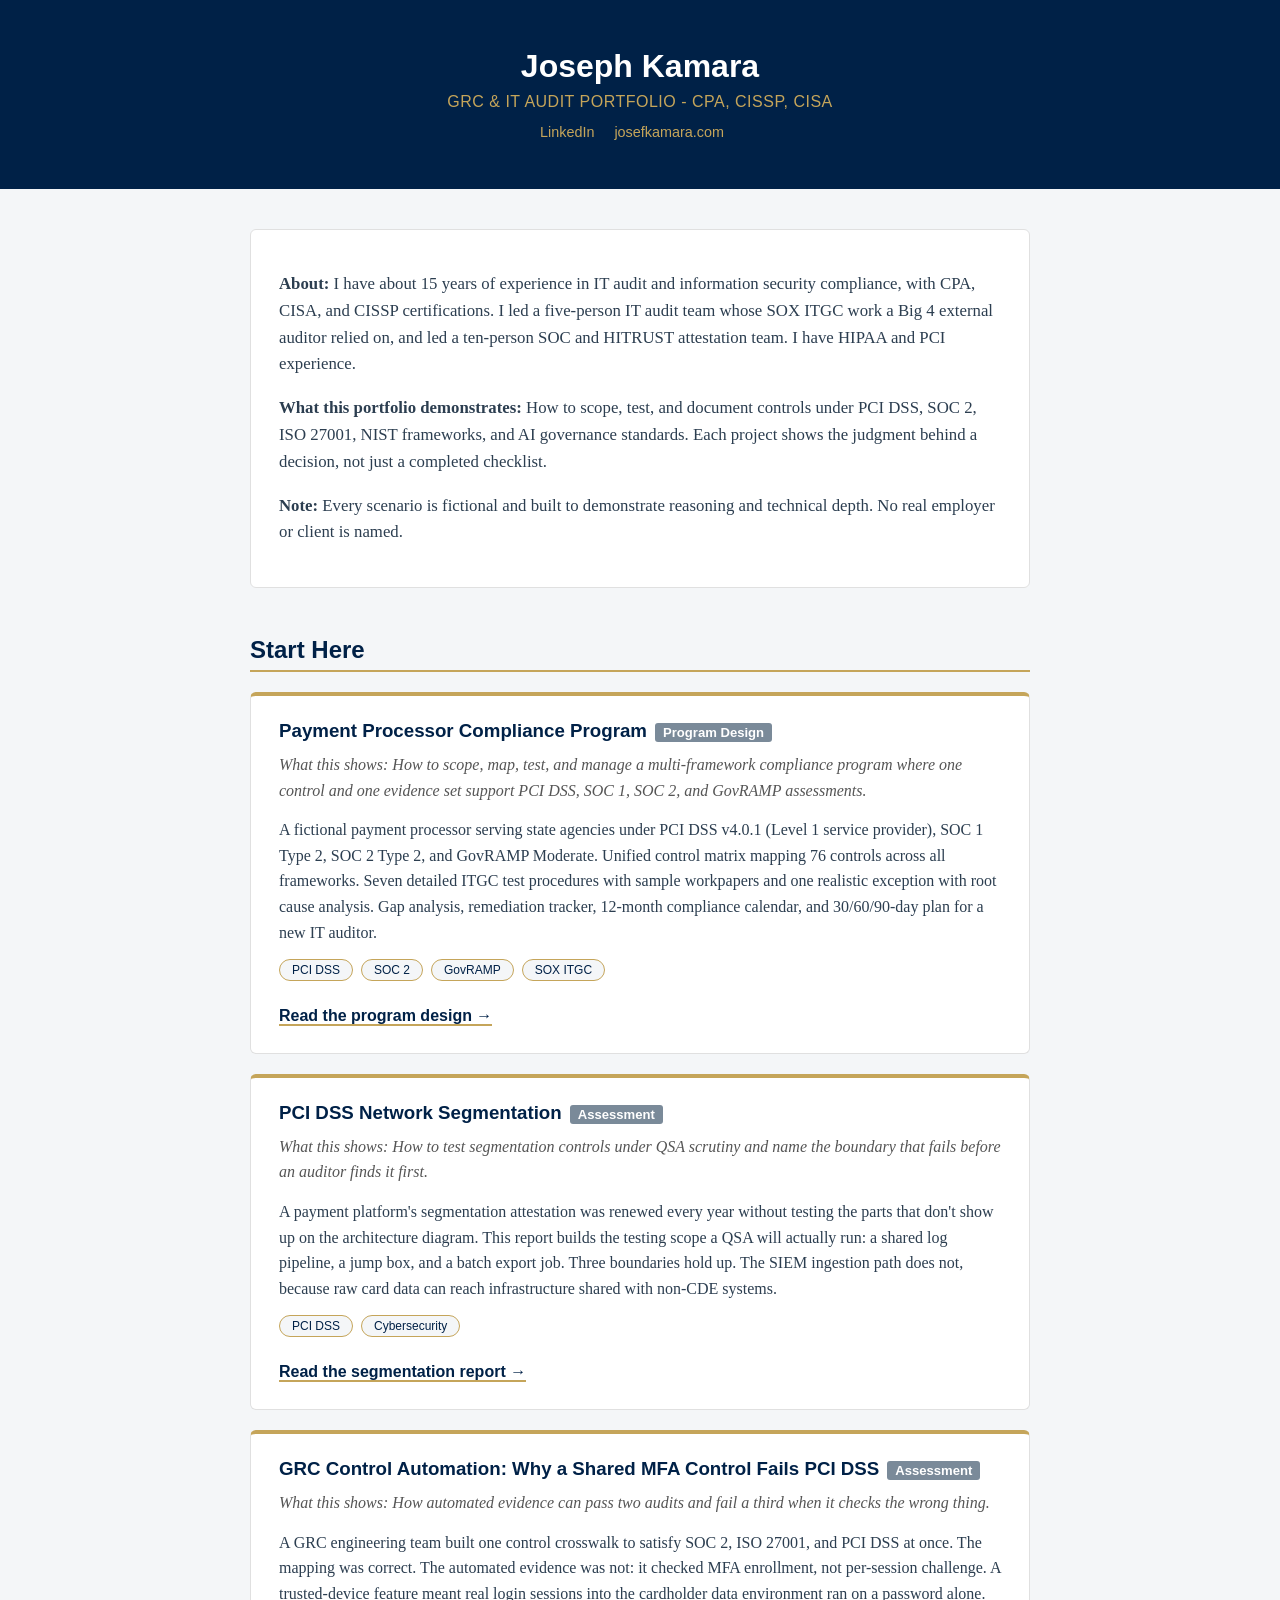
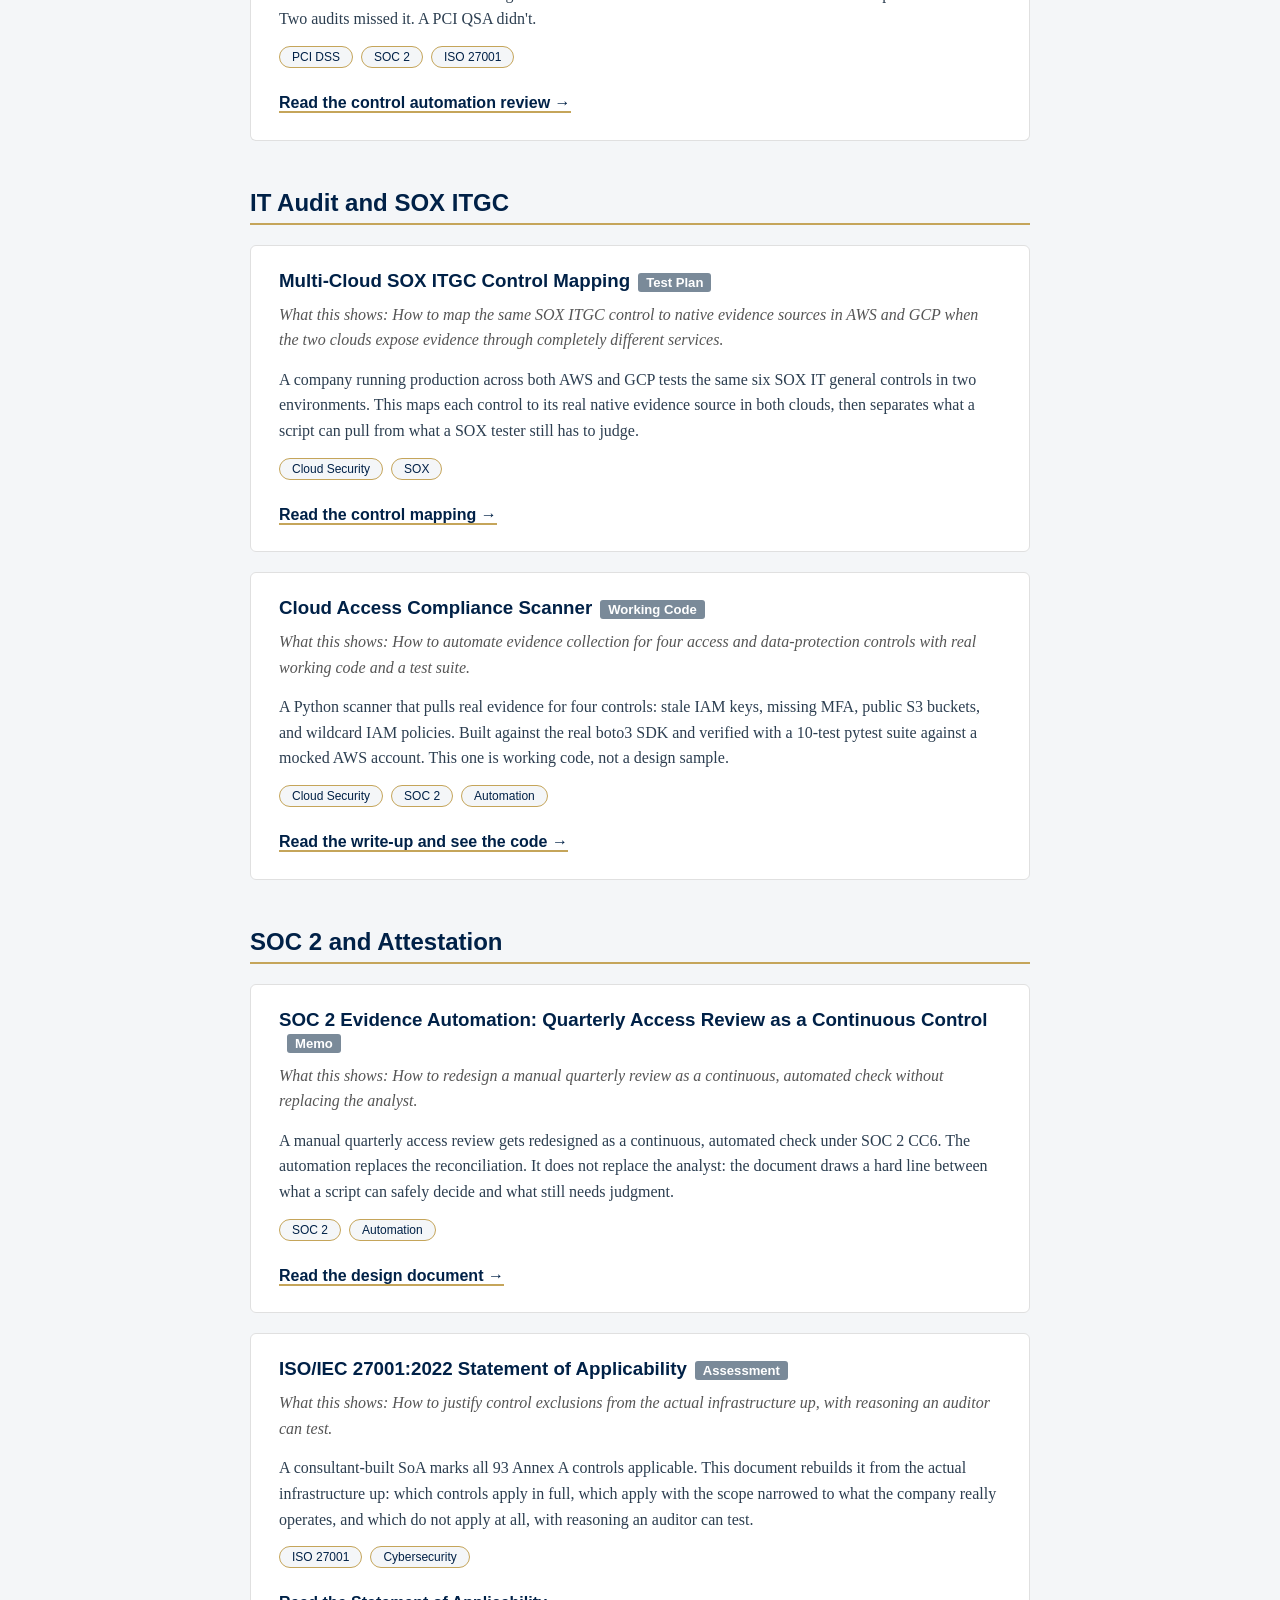
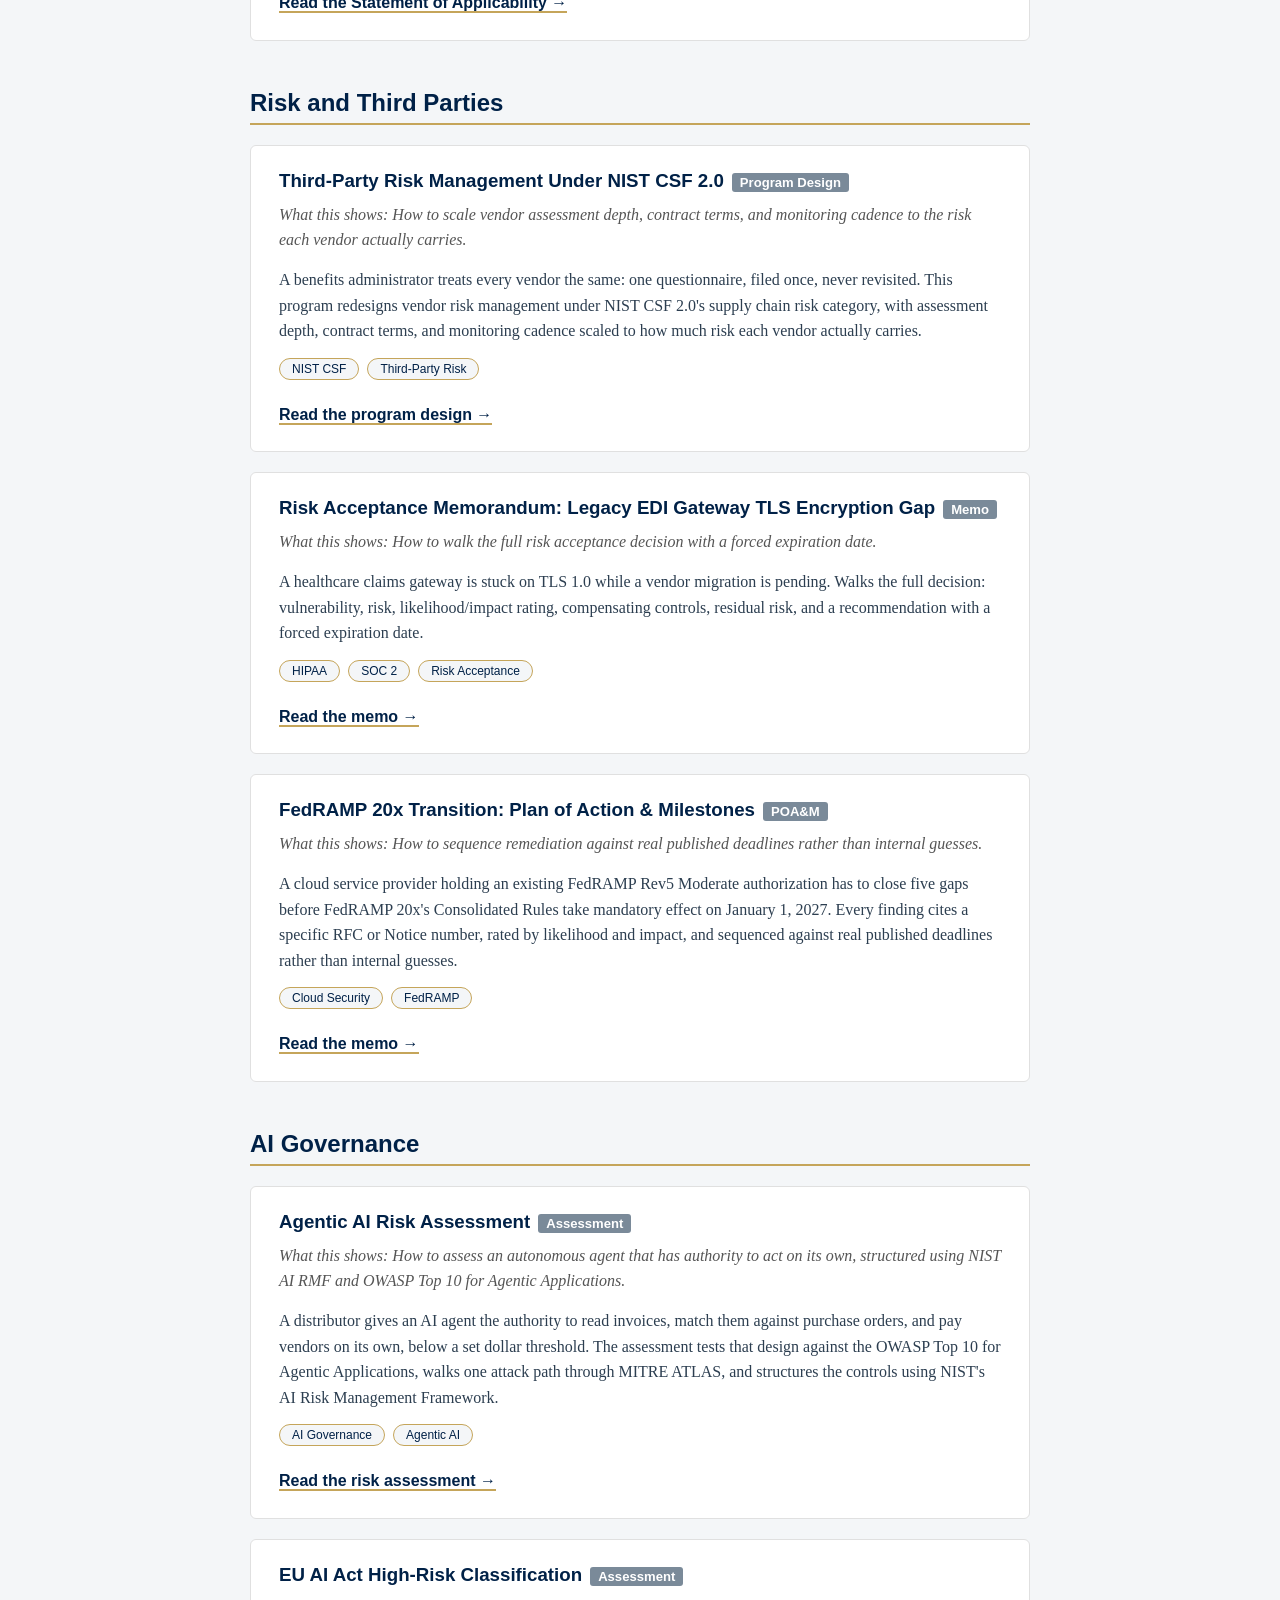
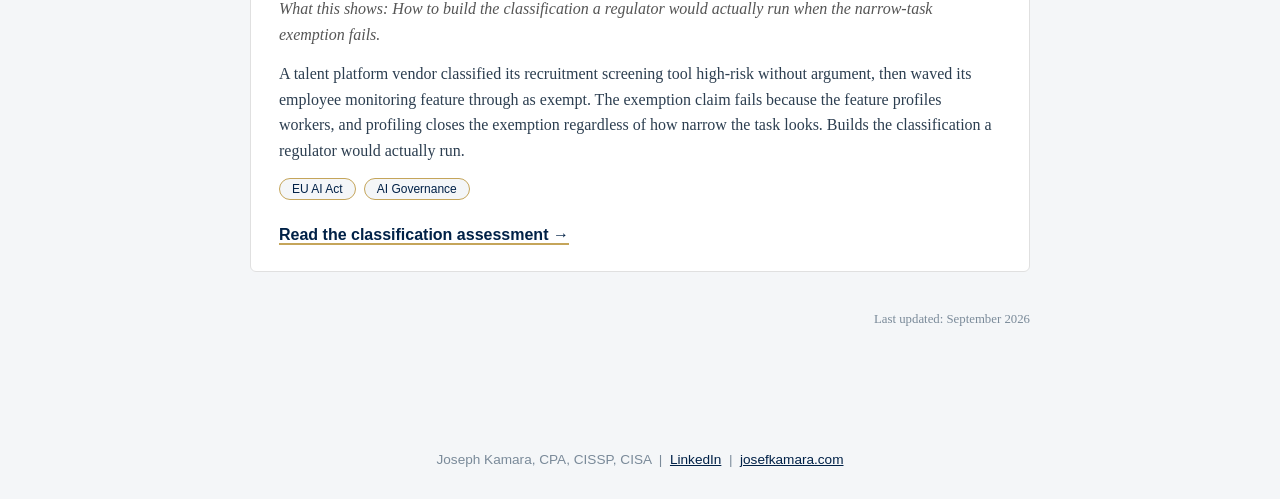
==== commit 2f602c5c: "Apply framework corrections from independent accuracy review - Fix PCI DSS 8.4.1/8.4.2/8.4.3 descrip" ====
--- a/index.html
+++ b/index.html
@@ -51,7 +51,7 @@
 
 <div class="project featured">
 <h3>Payment Processor Compliance Program<span class="type-label">Program Design</span></h3>
-<p class="what-this-shows">What this shows: How to scope, map, test, and manage a multi-framework compliance program where one control satisfies PCI DSS, SOC 2, NIST, and SOX simultaneously.</p>
+<p class="what-this-shows">What this shows: How to scope, map, test, and manage a multi-framework compliance program where one control and one evidence set support PCI DSS, SOC 1, SOC 2, and GovRAMP assessments.</p>
 <p>A fictional payment processor serving state agencies under PCI DSS v4.0.1 (Level 1 service provider), SOC 1 Type 2, SOC 2 Type 2, and GovRAMP Moderate. Unified control matrix mapping 76 controls across all frameworks. Seven detailed ITGC test procedures with sample workpapers and one realistic exception with root cause analysis. Gap analysis, remediation tracker, 12-month compliance calendar, and 30/60/90-day plan for a new IT auditor.</p>
 <span class="tag">PCI DSS</span><span class="tag">SOC 2</span><span class="tag">GovRAMP</span><span class="tag">SOX ITGC</span>
 <p><a href="projects/payment-processor-compliance-program/">Read the program design &rarr;</a></p>
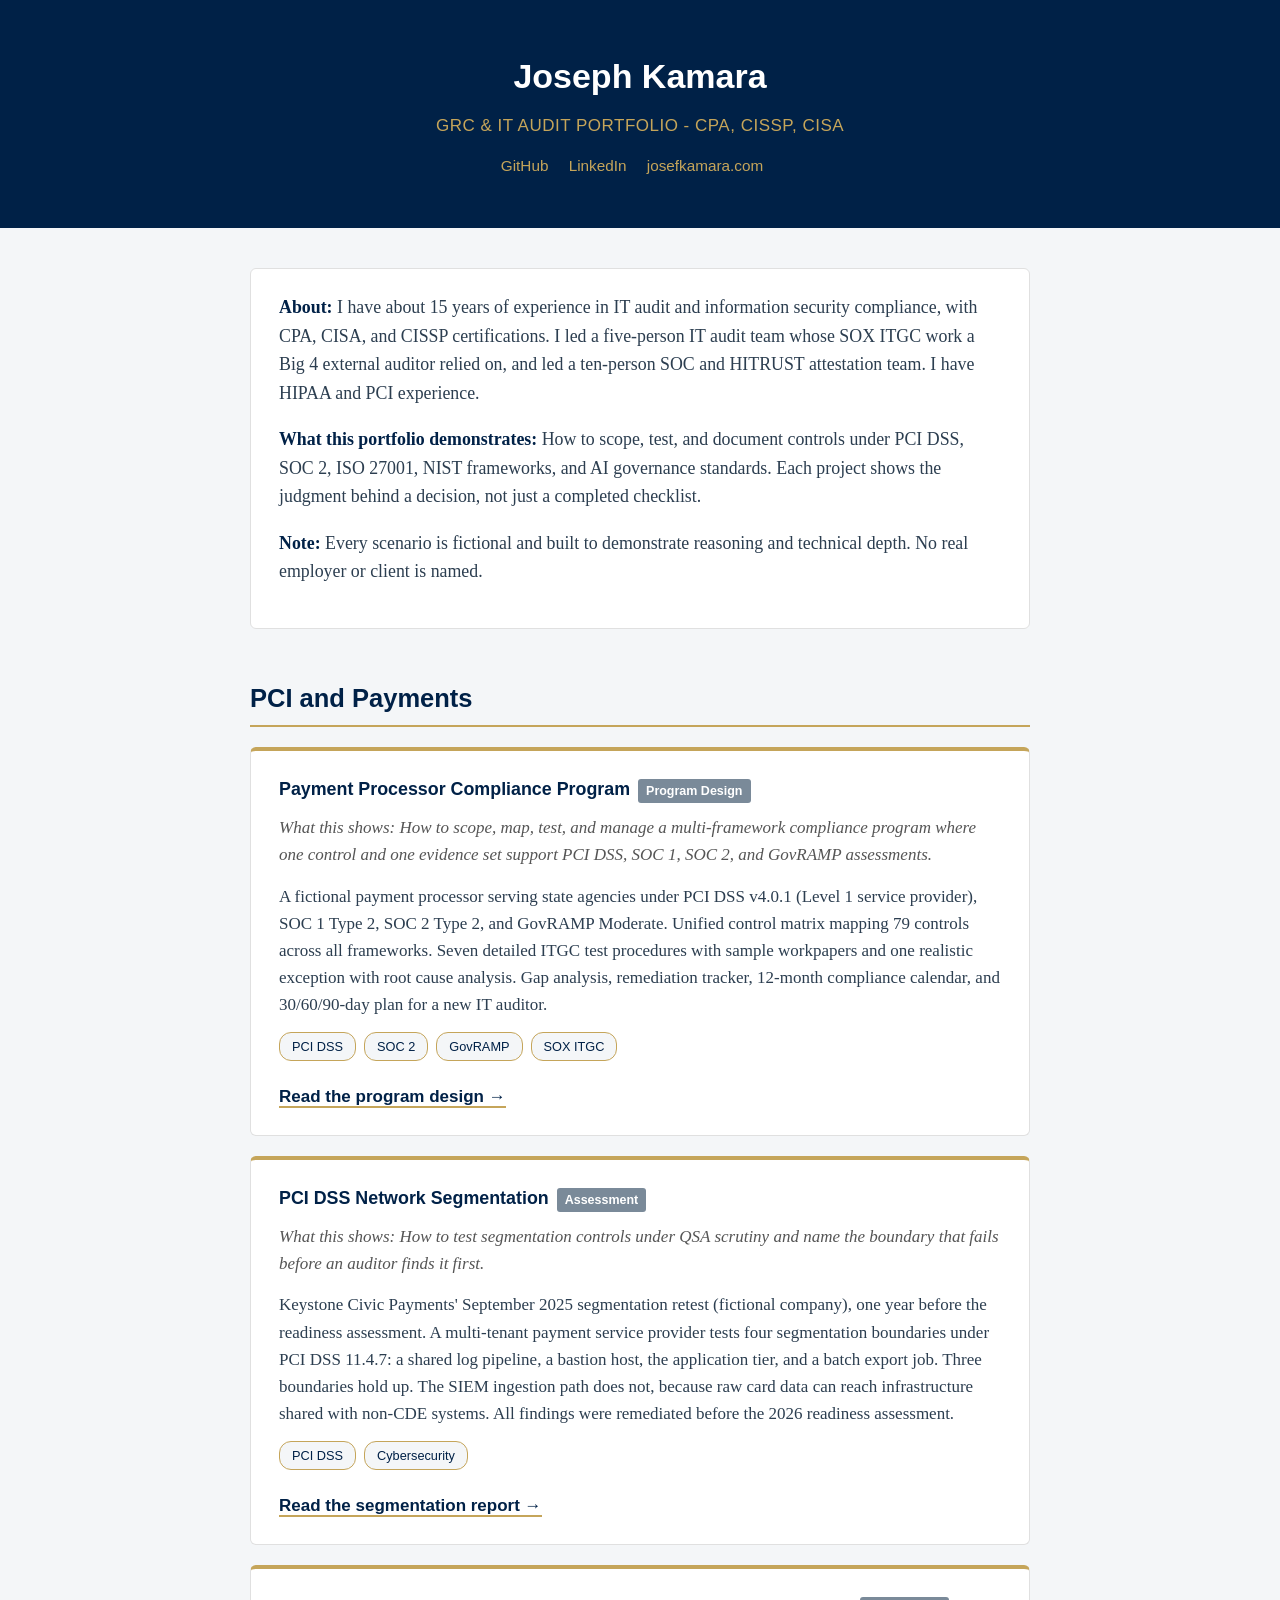
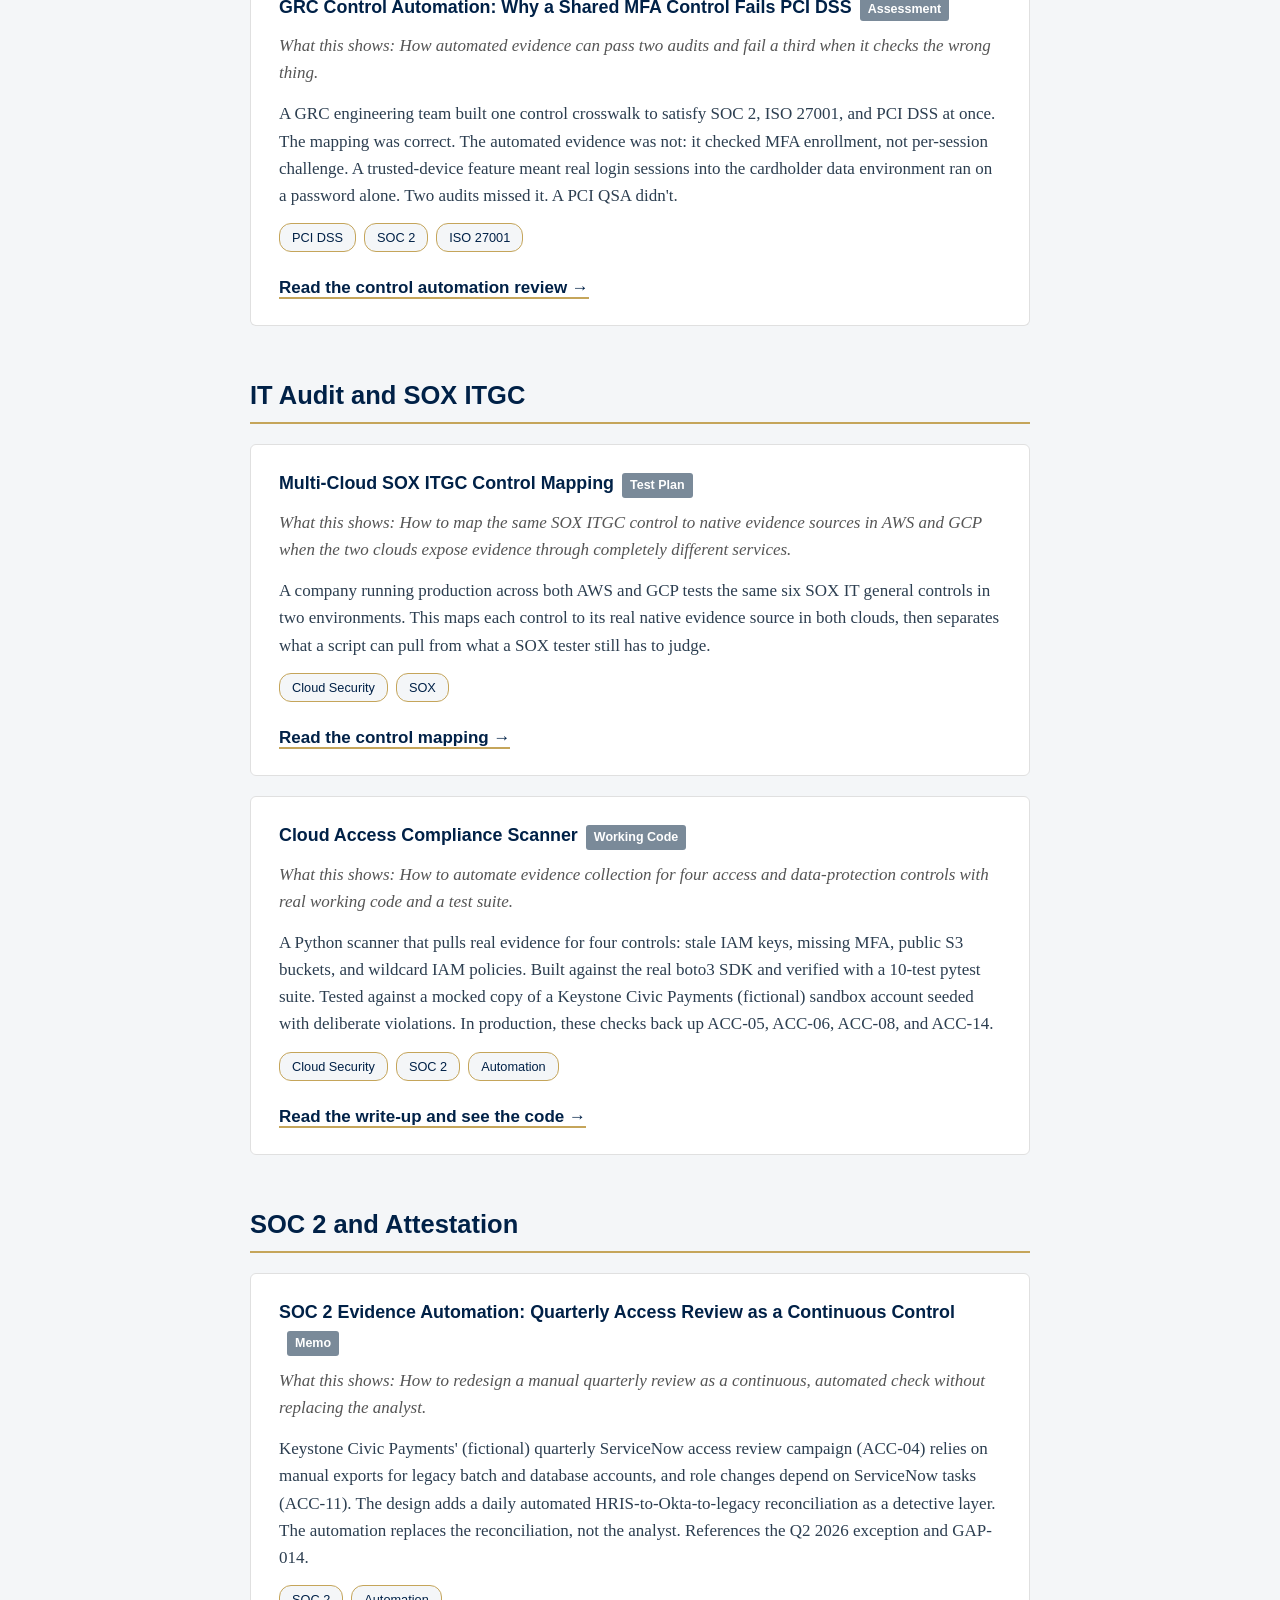
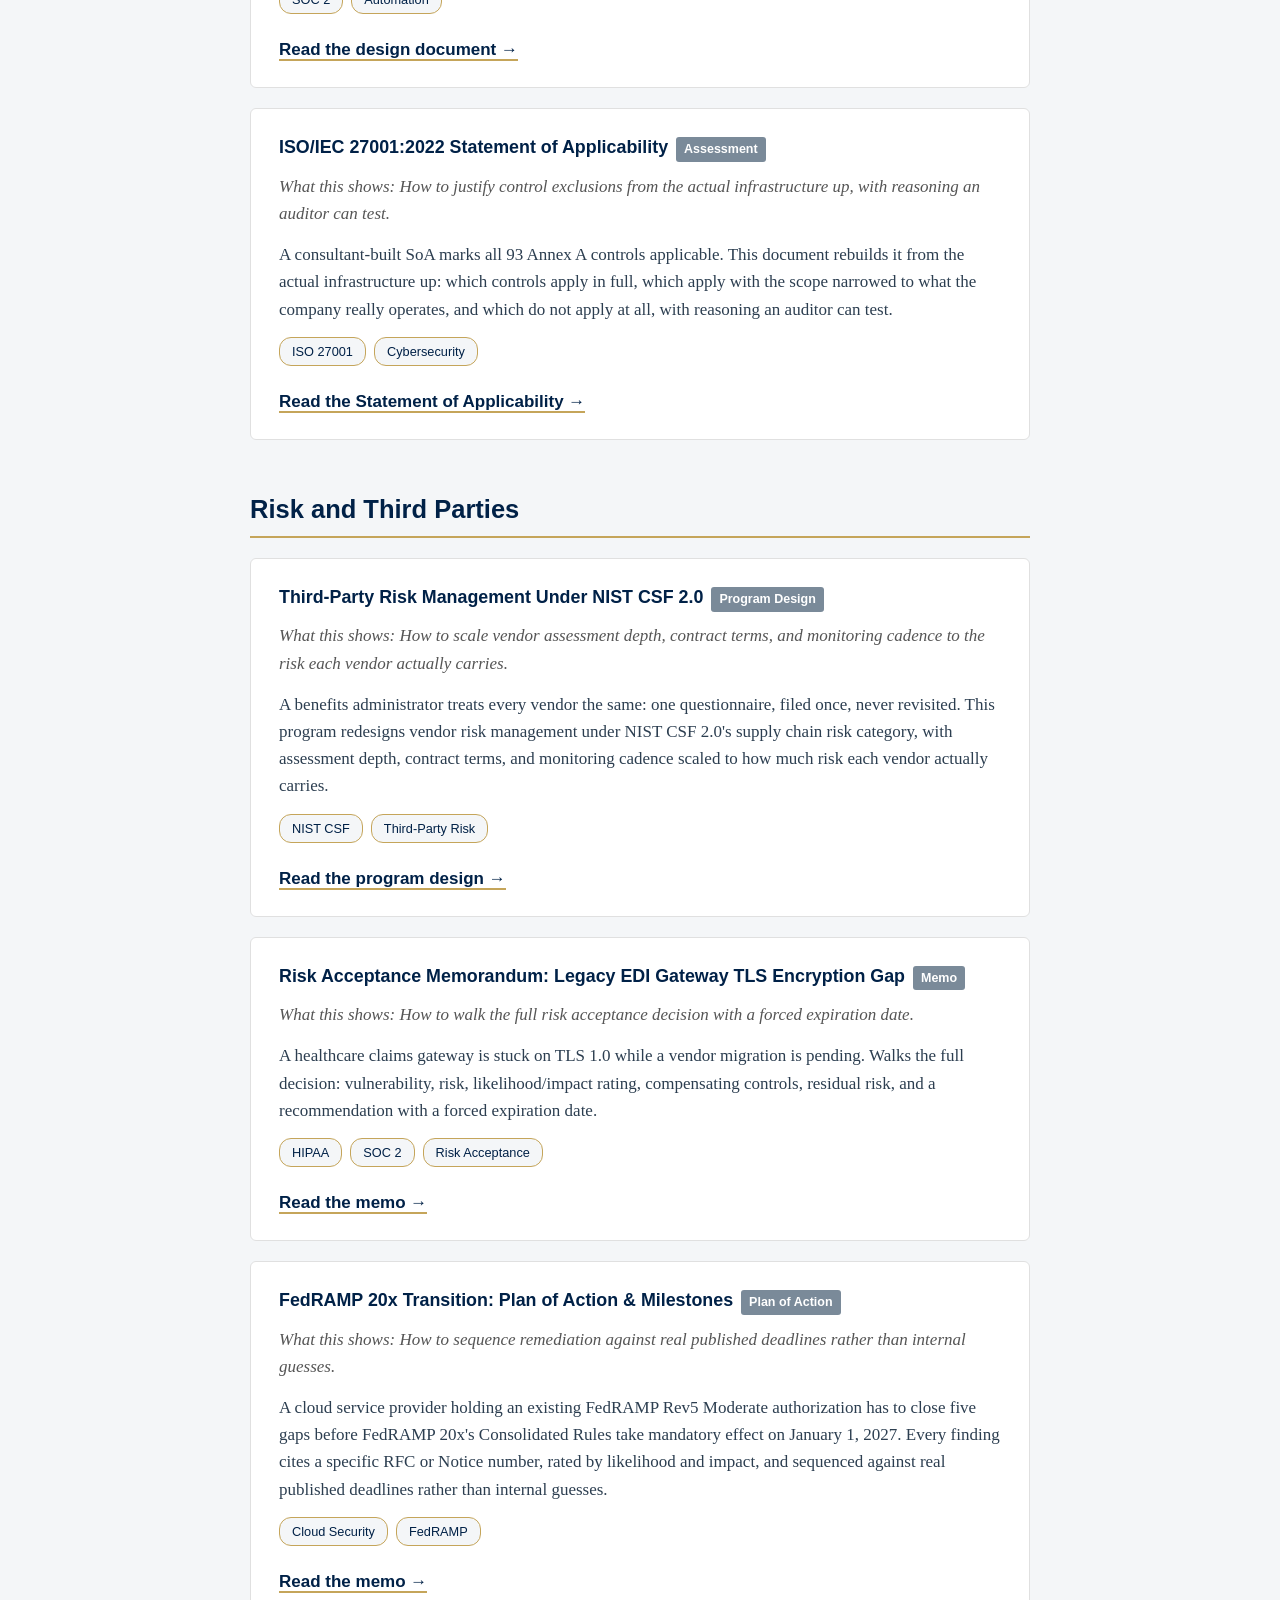
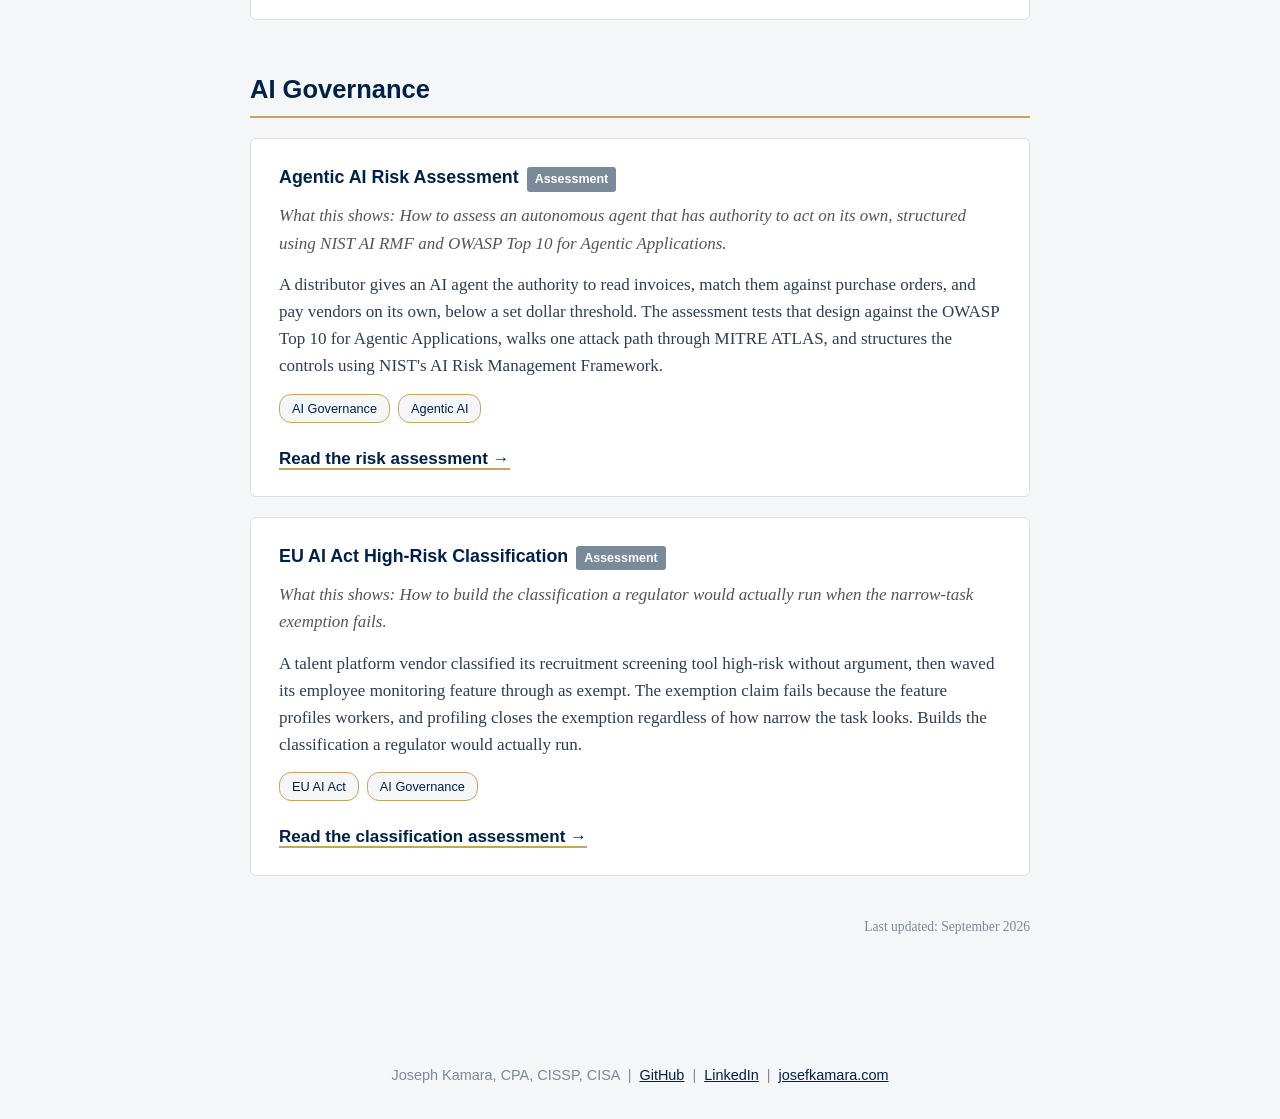
==== commit 17f71a6a: "Add shared CSS, update home page, create IAM and IaC docs, update control matrix to 79 controls Co-a" ====
--- a/index.html
+++ b/index.html
@@ -4,38 +4,14 @@
 <meta charset="UTF-8">
 <meta name="viewport" content="width=device-width, initial-scale=1.0">
 <title>Joseph Kamara - Audit Defense Portfolio</title>
-<style>
-body { margin:0; font-family: Georgia, 'Times New Roman', serif; background:#F4F6F8; color:#2C3E50; }
-header { background:#002147; color:#fff; padding:48px 24px; text-align:center; }
-header h1 { margin:0 0 8px; font-family: Arial, sans-serif; font-size:2em; }
-header p { margin:0; color:#C5A55A; font-family: Arial, sans-serif; letter-spacing:0.5px; }
-header nav { margin-top:12px; }
-header nav a { color:#C5A55A; font-family: Arial, sans-serif; text-decoration:none; margin-right:16px; font-size:0.9em; }
-header nav a:hover { color:#fff; }
-main { max-width: 780px; margin: 0 auto; padding: 40px 24px 80px; }
-.intro { font-size:1.05em; line-height:1.6; margin-bottom:40px; background:#fff; border:1px solid #e0e0e0; border-radius:6px; padding:24px 28px; }
-h2.section { font-family: Arial, sans-serif; color:#002147; border-bottom:2px solid #C5A55A; padding-bottom:6px; margin-top:48px; }
-.project { background:#fff; border:1px solid #e0e0e0; border-radius:6px; padding:24px 28px; margin:20px 0; }
-.project h3 { margin:0 0 10px; font-family: Arial, sans-serif; color:#002147; }
-.project p { margin:0 0 14px; line-height:1.6; }
-.project p:last-of-type { margin-top:14px; margin-bottom:0; }
-.project a { color:#002147; font-family: Arial, sans-serif; font-weight:bold; text-decoration:none; border-bottom:2px solid #C5A55A; }
-.project a:hover { color:#C5A55A; }
-.project .what-this-shows { font-style:italic; color:#555; margin-bottom:14px; }
-.project .type-label { display:inline-block; font-family: Arial, sans-serif; font-size:0.7em; color:#fff; background:#7a8a99; border-radius:3px; padding:2px 8px; margin-left:8px; }
-.tag { display:inline-block; font-family: Arial, sans-serif; font-size:0.75em; color:#002147; background:#F4F6F8; border:1px solid #C5A55A; border-radius:12px; padding:3px 12px; margin:0 8px 8px 0; }
-.featured { border-top:4px solid #C5A55A; }
-.placeholder { border-style:dashed; color:#7a8a99; text-align:center; padding:32px 24px; }
-footer { text-align:center; padding:32px 24px; font-family: Arial, sans-serif; font-size:0.85em; color:#7a8a99; }
-footer a { color:#002147; }
-.last-updated { text-align:right; font-size:0.8em; color:#7a8a99; margin-top:40px; }
-</style>
+<link rel="stylesheet" href="assets/site.css">
 </head>
-<body>
+<body class="home">
 <header>
 <h1>Joseph Kamara</h1>
 <p>GRC &amp; IT AUDIT PORTFOLIO - CPA, CISSP, CISA</p>
 <nav>
+<a href="https://github.com/Josephkamara" target="_blank">GitHub</a>
 <a href="https://www.linkedin.com/in/joseph-kamara" target="_blank">LinkedIn</a>
 <a href="https://josefkamara.com" target="_blank">josefkamara.com</a>
 </nav>
@@ -47,12 +23,12 @@
 <p><strong>Note:</strong> Every scenario is fictional and built to demonstrate reasoning and technical depth. No real employer or client is named.</p>
 </div>
 
-<h2 class="section">Start Here</h2>
+<h2 class="section">PCI and Payments</h2>
 
 <div class="project featured">
 <h3>Payment Processor Compliance Program<span class="type-label">Program Design</span></h3>
 <p class="what-this-shows">What this shows: How to scope, map, test, and manage a multi-framework compliance program where one control and one evidence set support PCI DSS, SOC 1, SOC 2, and GovRAMP assessments.</p>
-<p>A fictional payment processor serving state agencies under PCI DSS v4.0.1 (Level 1 service provider), SOC 1 Type 2, SOC 2 Type 2, and GovRAMP Moderate. Unified control matrix mapping 76 controls across all frameworks. Seven detailed ITGC test procedures with sample workpapers and one realistic exception with root cause analysis. Gap analysis, remediation tracker, 12-month compliance calendar, and 30/60/90-day plan for a new IT auditor.</p>
+<p>A fictional payment processor serving state agencies under PCI DSS v4.0.1 (Level 1 service provider), SOC 1 Type 2, SOC 2 Type 2, and GovRAMP Moderate. Unified control matrix mapping 79 controls across all frameworks. Seven detailed ITGC test procedures with sample workpapers and one realistic exception with root cause analysis. Gap analysis, remediation tracker, 12-month compliance calendar, and 30/60/90-day plan for a new IT auditor.</p>
 <span class="tag">PCI DSS</span><span class="tag">SOC 2</span><span class="tag">GovRAMP</span><span class="tag">SOX ITGC</span>
 <p><a href="projects/payment-processor-compliance-program/">Read the program design &rarr;</a></p>
 </div>
@@ -60,7 +36,7 @@
 <div class="project featured">
 <h3>PCI DSS Network Segmentation<span class="type-label">Assessment</span></h3>
 <p class="what-this-shows">What this shows: How to test segmentation controls under QSA scrutiny and name the boundary that fails before an auditor finds it first.</p>
-<p>A payment platform's segmentation attestation was renewed every year without testing the parts that don't show up on the architecture diagram. This report builds the testing scope a QSA will actually run: a shared log pipeline, a jump box, and a batch export job. Three boundaries hold up. The SIEM ingestion path does not, because raw card data can reach infrastructure shared with non-CDE systems.</p>
+<p>Keystone Civic Payments' September 2025 segmentation retest (fictional company), one year before the readiness assessment. A multi-tenant payment service provider tests four segmentation boundaries under PCI DSS 11.4.7: a shared log pipeline, a bastion host, the application tier, and a batch export job. Three boundaries hold up. The SIEM ingestion path does not, because raw card data can reach infrastructure shared with non-CDE systems. All findings were remediated before the 2026 readiness assessment.</p>
 <span class="tag">PCI DSS</span><span class="tag">Cybersecurity</span>
 <p><a href="projects/pci-dss-network-segmentation/">Read the segmentation report &rarr;</a></p>
 </div>
@@ -86,7 +62,7 @@
 <div class="project">
 <h3>Cloud Access Compliance Scanner<span class="type-label">Working Code</span></h3>
 <p class="what-this-shows">What this shows: How to automate evidence collection for four access and data-protection controls with real working code and a test suite.</p>
-<p>A Python scanner that pulls real evidence for four controls: stale IAM keys, missing MFA, public S3 buckets, and wildcard IAM policies. Built against the real boto3 SDK and verified with a 10-test pytest suite against a mocked AWS account. This one is working code, not a design sample.</p>
+<p>A Python scanner that pulls real evidence for four controls: stale IAM keys, missing MFA, public S3 buckets, and wildcard IAM policies. Built against the real boto3 SDK and verified with a 10-test pytest suite. Tested against a mocked copy of a Keystone Civic Payments (fictional) sandbox account seeded with deliberate violations. In production, these checks back up ACC-05, ACC-06, ACC-08, and ACC-14.</p>
 <span class="tag">Cloud Security</span><span class="tag">SOC 2</span><span class="tag">Automation</span>
 <p><a href="projects/cloud-access-compliance-scanner/">Read the write-up and see the code &rarr;</a></p>
 </div>
@@ -96,7 +72,7 @@
 <div class="project">
 <h3>SOC 2 Evidence Automation: Quarterly Access Review as a Continuous Control<span class="type-label">Memo</span></h3>
 <p class="what-this-shows">What this shows: How to redesign a manual quarterly review as a continuous, automated check without replacing the analyst.</p>
-<p>A manual quarterly access review gets redesigned as a continuous, automated check under SOC 2 CC6. The automation replaces the reconciliation. It does not replace the analyst: the document draws a hard line between what a script can safely decide and what still needs judgment.</p>
+<p>Keystone Civic Payments' (fictional) quarterly ServiceNow access review campaign (ACC-04) relies on manual exports for legacy batch and database accounts, and role changes depend on ServiceNow tasks (ACC-11). The design adds a daily automated HRIS-to-Okta-to-legacy reconciliation as a detective layer. The automation replaces the reconciliation, not the analyst. References the Q2 2026 exception and GAP-014.</p>
 <span class="tag">SOC 2</span><span class="tag">Automation</span>
 <p><a href="projects/soc2-access-review-automation/">Read the design document &rarr;</a></p>
 </div>
@@ -128,7 +104,7 @@
 </div>
 
 <div class="project">
-<h3>FedRAMP 20x Transition: Plan of Action &amp; Milestones<span class="type-label">POA&amp;M</span></h3>
+<h3>FedRAMP 20x Transition: Plan of Action &amp; Milestones<span class="type-label">Plan of Action</span></h3>
 <p class="what-this-shows">What this shows: How to sequence remediation against real published deadlines rather than internal guesses.</p>
 <p>A cloud service provider holding an existing FedRAMP Rev5 Moderate authorization has to close five gaps before FedRAMP 20x's Consolidated Rules take mandatory effect on January 1, 2027. Every finding cites a specific RFC or Notice number, rated by likelihood and impact, and sequenced against real published deadlines rather than internal guesses.</p>
 <span class="tag">Cloud Security</span><span class="tag">FedRAMP</span>
@@ -156,7 +132,7 @@
 <p class="last-updated">Last updated: September 2026</p>
 </main>
 <footer>
-Joseph Kamara, CPA, CISSP, CISA &nbsp;|&nbsp; <a href="https://www.linkedin.com/in/joseph-kamara" target="_blank">LinkedIn</a> &nbsp;|&nbsp; <a href="https://josefkamara.com">josefkamara.com</a>
+Joseph Kamara, CPA, CISSP, CISA &nbsp;|&nbsp; <a href="https://github.com/Josephkamara" target="_blank">GitHub</a> &nbsp;|&nbsp; <a href="https://www.linkedin.com/in/joseph-kamara" target="_blank">LinkedIn</a> &nbsp;|&nbsp; <a href="https://josefkamara.com">josefkamara.com</a>
 </footer>
 </body>
 </html>
--- a/assets/site.css
+++ b/assets/site.css
@@ -0,0 +1,356 @@
+/* Audit Defense Portfolio - Shared Stylesheet */
+
+/* Base Typography and Layout */
+body {
+    margin: 0;
+    font-family: Georgia, 'Times New Roman', serif;
+    font-size: 17px;
+    line-height: 1.65;
+    background: #F4F6F8;
+    color: #2C3E50;
+    text-align: left;
+    hyphens: manual;
+}
+
+/* Color Palette */
+/* Navy: #002147, Gold: #C5A55A, Text: #2C3E50, Gray: #7a8a99 */
+
+/* Headings */
+h1 {
+    color: #002147;
+    font-family: Arial, sans-serif;
+    font-size: 1.5em;
+    margin: 0 0 0.75em;
+}
+
+h2 {
+    color: #002147;
+    font-family: Arial, sans-serif;
+    border-bottom: 2px solid #C5A55A;
+    padding-bottom: 6px;
+    margin: 2.25em 0 0.6em;
+}
+
+h3 {
+    color: #002147;
+    font-family: Arial, sans-serif;
+    font-size: 1.05em;
+    margin: 1.75em 0 0.5em;
+}
+
+/* First heading in containers gets no top margin */
+.summary-block > h3:first-child,
+.project h3:first-child,
+.split-col h3:first-child {
+    margin-top: 0;
+}
+
+/* Paragraphs and Lists */
+p {
+    margin: 0 0 1em;
+}
+
+ul, ol {
+    margin: 0 0 1.25em;
+    padding-left: 1.4em;
+}
+
+li {
+    margin-bottom: 0.4em;
+    line-height: 1.5;
+}
+
+/* Tables */
+table {
+    border-collapse: collapse;
+    width: 100%;
+    margin: 1em 0 1.5em;
+    font-size: 0.92em;
+}
+
+th {
+    background: #002147;
+    color: #fff;
+    padding: 8px;
+    text-align: left;
+    font-family: Arial, sans-serif;
+    font-size: 0.85em;
+}
+
+td {
+    border: 1px solid #ccc;
+    padding: 8px;
+    vertical-align: top;
+}
+
+/* Code and Pre */
+pre, code {
+    margin: 1em 0 1.5em;
+}
+
+code {
+    font-family: 'Courier New', monospace;
+    background: #f4f4f4;
+    padding: 2px 6px;
+    border-radius: 3px;
+}
+
+pre {
+    background: #f4f4f4;
+    padding: 12px;
+    border-radius: 4px;
+    overflow-x: auto;
+}
+
+/* Header */
+header {
+    background: #002147;
+    color: #fff;
+    padding: 48px 24px;
+    text-align: center;
+}
+
+header h1 {
+    margin: 0 0 8px;
+    font-size: 2em;
+    color: #fff;
+}
+
+header p {
+    margin: 0;
+    color: #C5A55A;
+    font-family: Arial, sans-serif;
+    letter-spacing: 0.5px;
+}
+
+header nav {
+    margin-top: 12px;
+}
+
+header nav a {
+    color: #C5A55A;
+    font-family: Arial, sans-serif;
+    text-decoration: none;
+    margin-right: 16px;
+    font-size: 0.9em;
+}
+
+header nav a:hover {
+    color: #fff;
+}
+
+/* Project page header (smaller, with back link) */
+header.project-header {
+    padding: 20px 24px;
+    text-align: left;
+}
+
+header.project-header a {
+    color: #C5A55A;
+    font-family: Arial, sans-serif;
+    text-decoration: none;
+    font-size: 0.9em;
+}
+
+/* Main Content */
+main {
+    max-width: 820px;
+    margin: 0 auto;
+    padding: 40px 24px 80px;
+}
+
+/* Home page gets narrower width */
+body.home main {
+    max-width: 780px;
+}
+
+/* Project pages get white background */
+body.project-page main {
+    background: #fff;
+}
+
+/* Summary Block */
+.summary-block {
+    background: #F4F6F8;
+    border-left: 4px solid #C5A55A;
+    padding: 20px 24px;
+    margin: 20px 0;
+}
+
+.summary-block h3 {
+    margin: 1.25em 0 0.35em;
+}
+
+.summary-block h3:first-child {
+    margin-top: 0;
+}
+
+.summary-block p {
+    margin: 0 0 0.9em;
+}
+
+/* Fictional Label */
+.fictional-label {
+    font-size: 0.85em;
+    color: #7a8a99;
+    margin-bottom: 1.25em;
+    font-style: italic;
+}
+
+/* Home Page Intro Block */
+.intro {
+    font-size: 1.05em;
+    line-height: 1.6;
+    margin-bottom: 40px;
+    background: #fff;
+    border: 1px solid #e0e0e0;
+    border-radius: 6px;
+    padding: 24px 28px;
+}
+
+/* Project Cards (home page) */
+.project {
+    background: #fff;
+    border: 1px solid #e0e0e0;
+    border-radius: 6px;
+    padding: 24px 28px;
+    margin: 20px 0;
+}
+
+.project h3 {
+    margin: 0 0 10px;
+    font-family: Arial, sans-serif;
+    color: #002147;
+}
+
+.project p {
+    margin: 0 0 14px;
+    line-height: 1.6;
+}
+
+.project p:last-of-type {
+    margin-top: 14px;
+    margin-bottom: 0;
+}
+
+.project a {
+    color: #002147;
+    font-family: Arial, sans-serif;
+    font-weight: bold;
+    text-decoration: none;
+    border-bottom: 2px solid #C5A55A;
+}
+
+.project a:hover {
+    color: #C5A55A;
+}
+
+.project .what-this-shows {
+    font-style: italic;
+    color: #555;
+    margin-bottom: 14px;
+}
+
+.featured {
+    border-top: 4px solid #C5A55A;
+}
+
+/* Type Label */
+.type-label {
+    display: inline-block;
+    font-family: Arial, sans-serif;
+    font-size: 0.7em;
+    color: #fff;
+    background: #7a8a99;
+    border-radius: 3px;
+    padding: 2px 8px;
+    margin-left: 8px;
+}
+
+/* Tags */
+.tag {
+    display: inline-block;
+    font-family: Arial, sans-serif;
+    font-size: 0.75em;
+    color: #002147;
+    background: #F4F6F8;
+    border: 1px solid #C5A55A;
+    border-radius: 12px;
+    padding: 3px 12px;
+    margin: 0 8px 8px 0;
+}
+
+/* Strong/Bold */
+strong {
+    color: #002147;
+}
+
+/* Horizontal Rule */
+hr {
+    border: none;
+    border-top: 1px solid #C5A55A;
+    margin: 32px 0;
+}
+
+/* Links */
+a {
+    color: #002147;
+}
+
+a:hover {
+    color: #C5A55A;
+}
+
+/* Footer */
+footer {
+    text-align: center;
+    padding: 32px 24px;
+    font-family: Arial, sans-serif;
+    font-size: 0.85em;
+    color: #7a8a99;
+}
+
+footer a {
+    color: #002147;
+}
+
+.last-updated {
+    text-align: right;
+    font-size: 0.8em;
+    color: #7a8a99;
+    margin-top: 40px;
+}
+
+/* Section Headings */
+h2.section {
+    font-family: Arial, sans-serif;
+    color: #002147;
+    border-bottom: 2px solid #C5A55A;
+    padding-bottom: 6px;
+    margin-top: 48px;
+}
+
+/* Mobile Responsiveness */
+@media (max-width: 600px) {
+    body {
+        font-size: 16px;
+    }
+    
+    h2 {
+        margin-top: 1.75em;
+    }
+    
+    main {
+        padding: 24px 16px 60px;
+    }
+    
+    header {
+        padding: 32px 16px;
+    }
+    
+    .summary-block,
+    .intro,
+    .project {
+        padding: 16px 20px;
+    }
+}
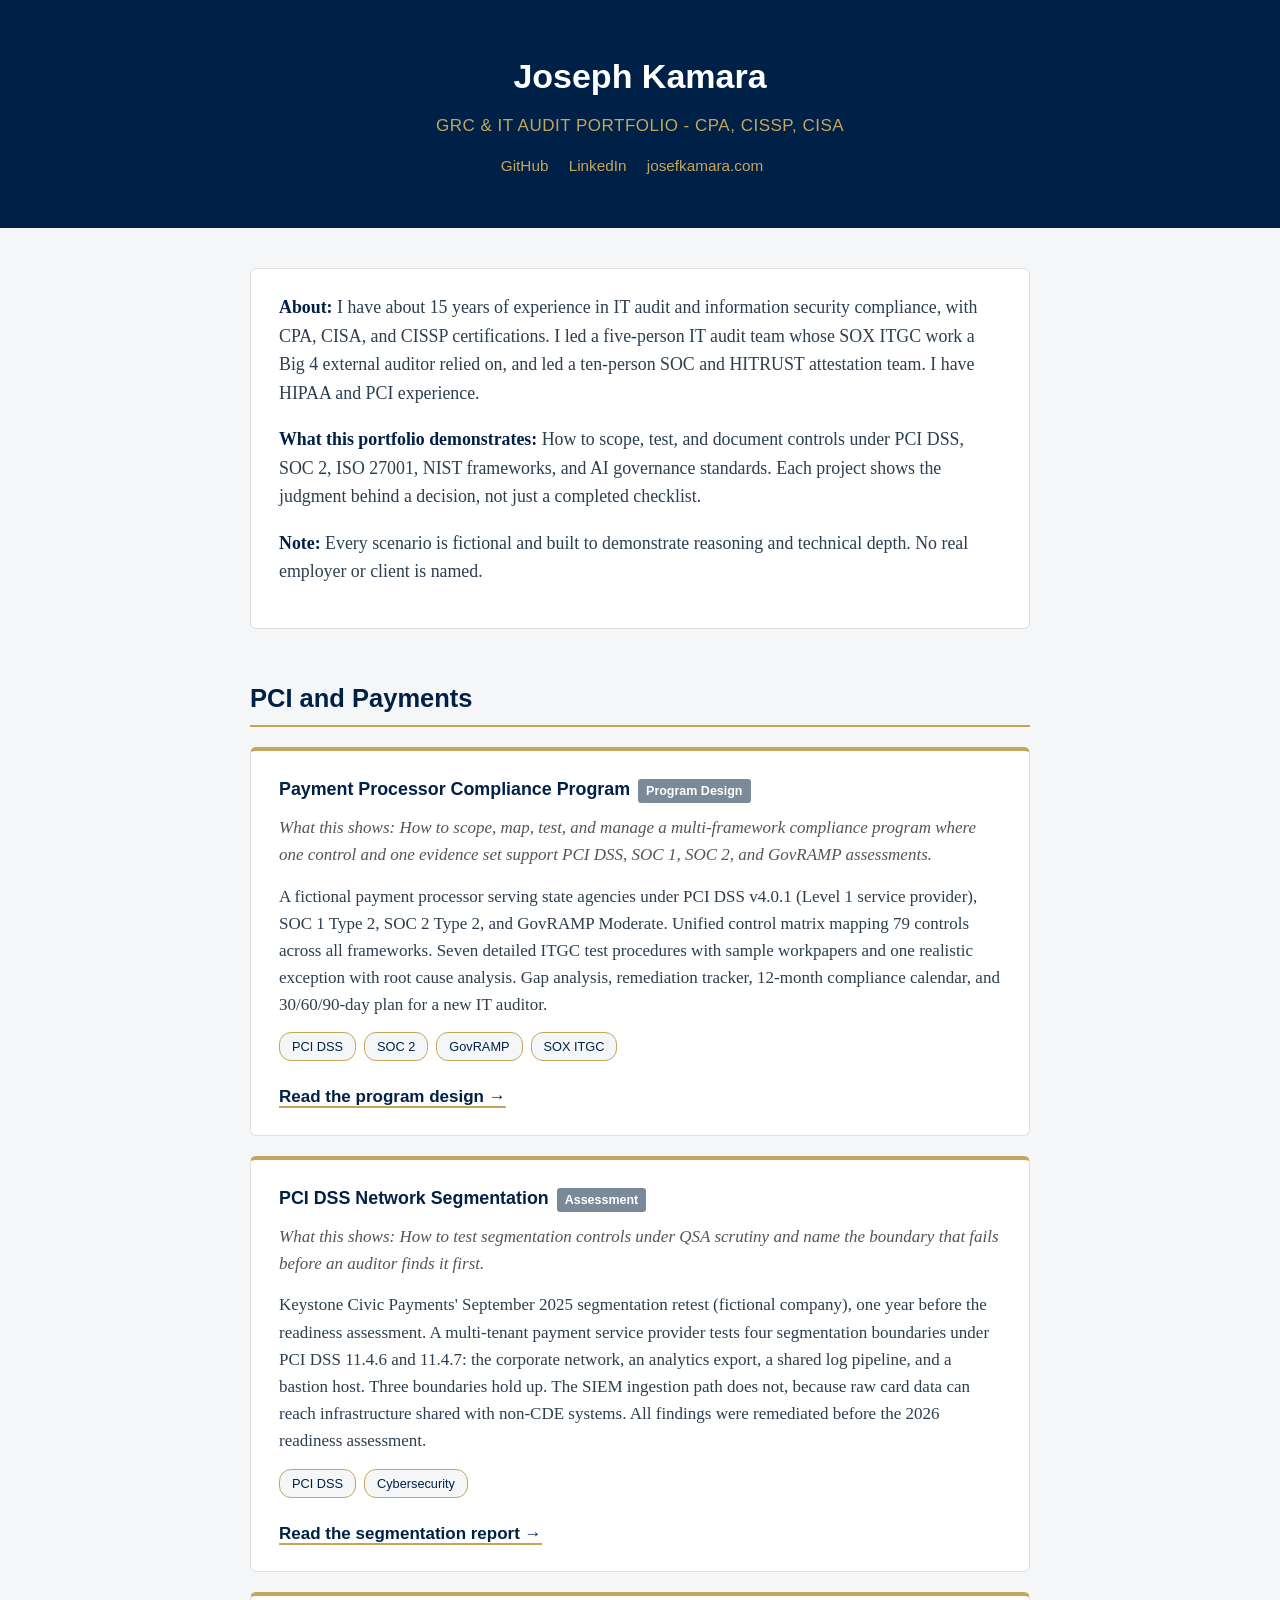
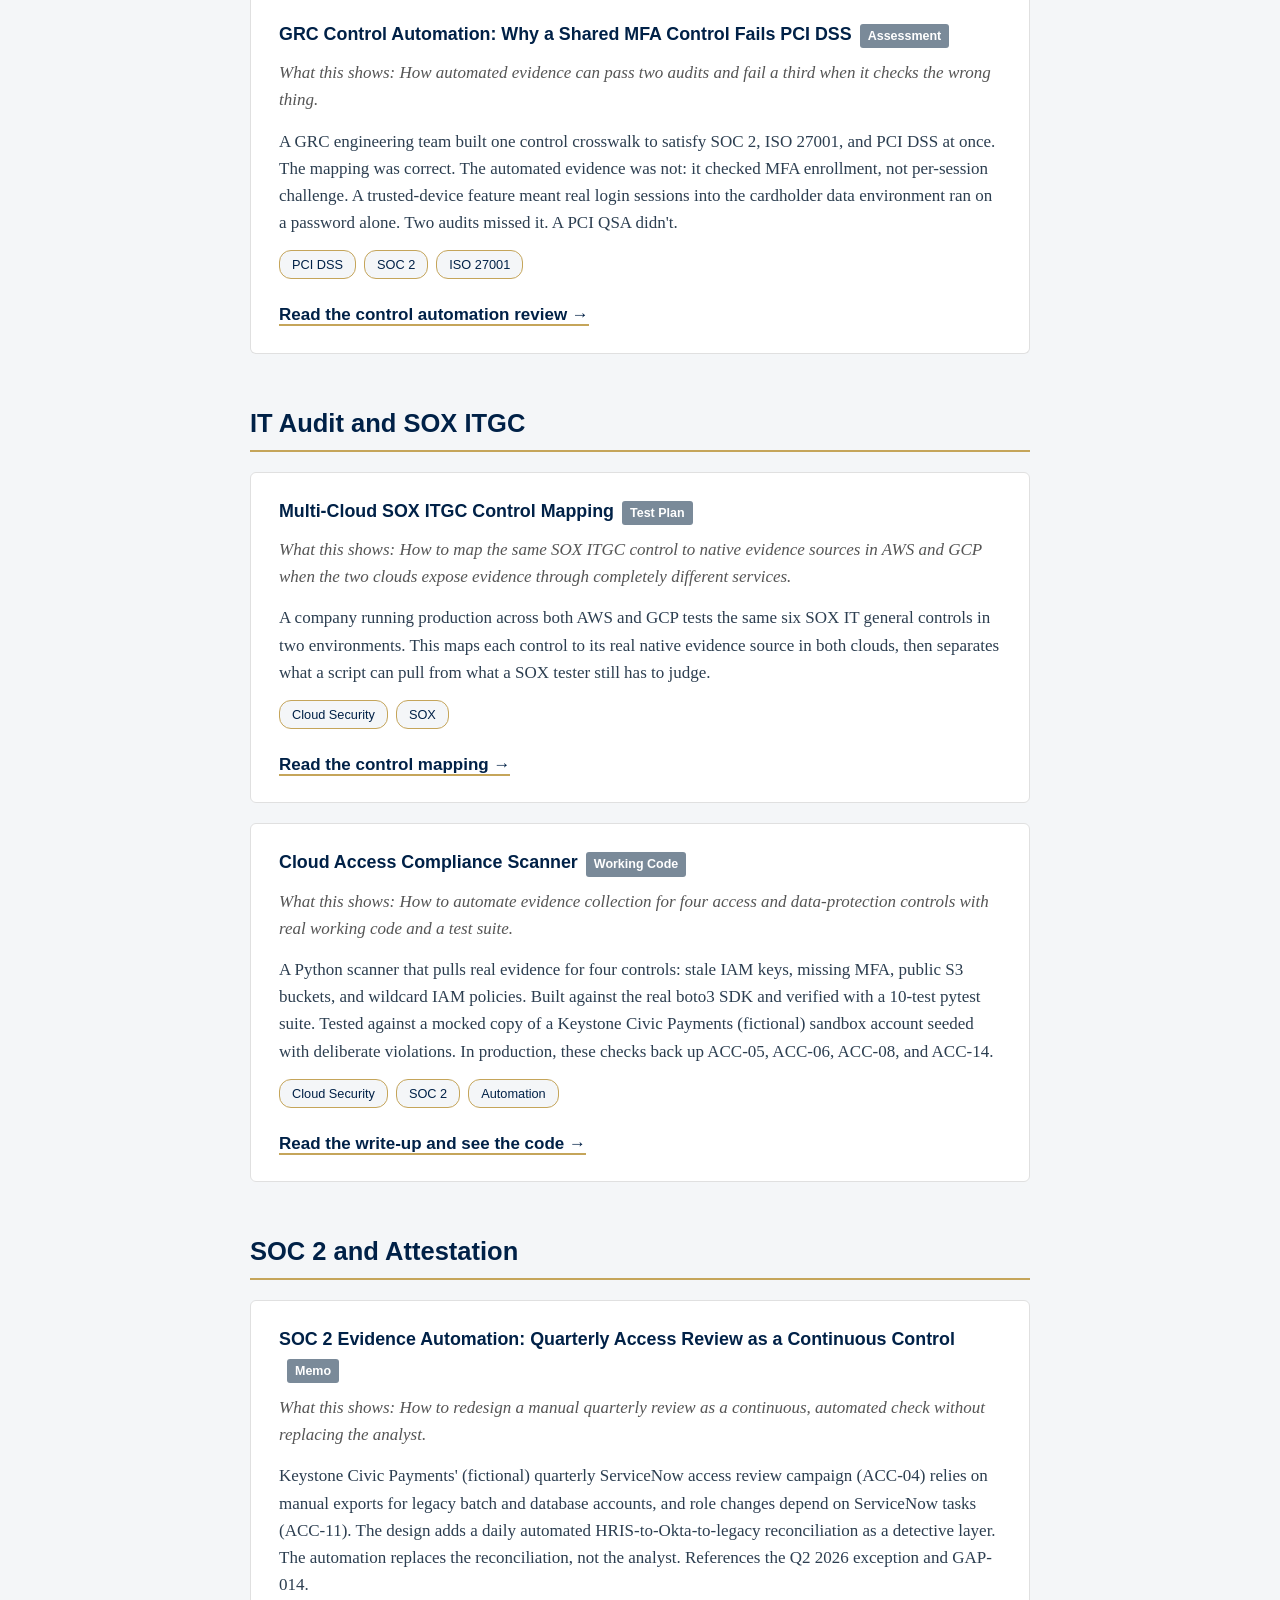
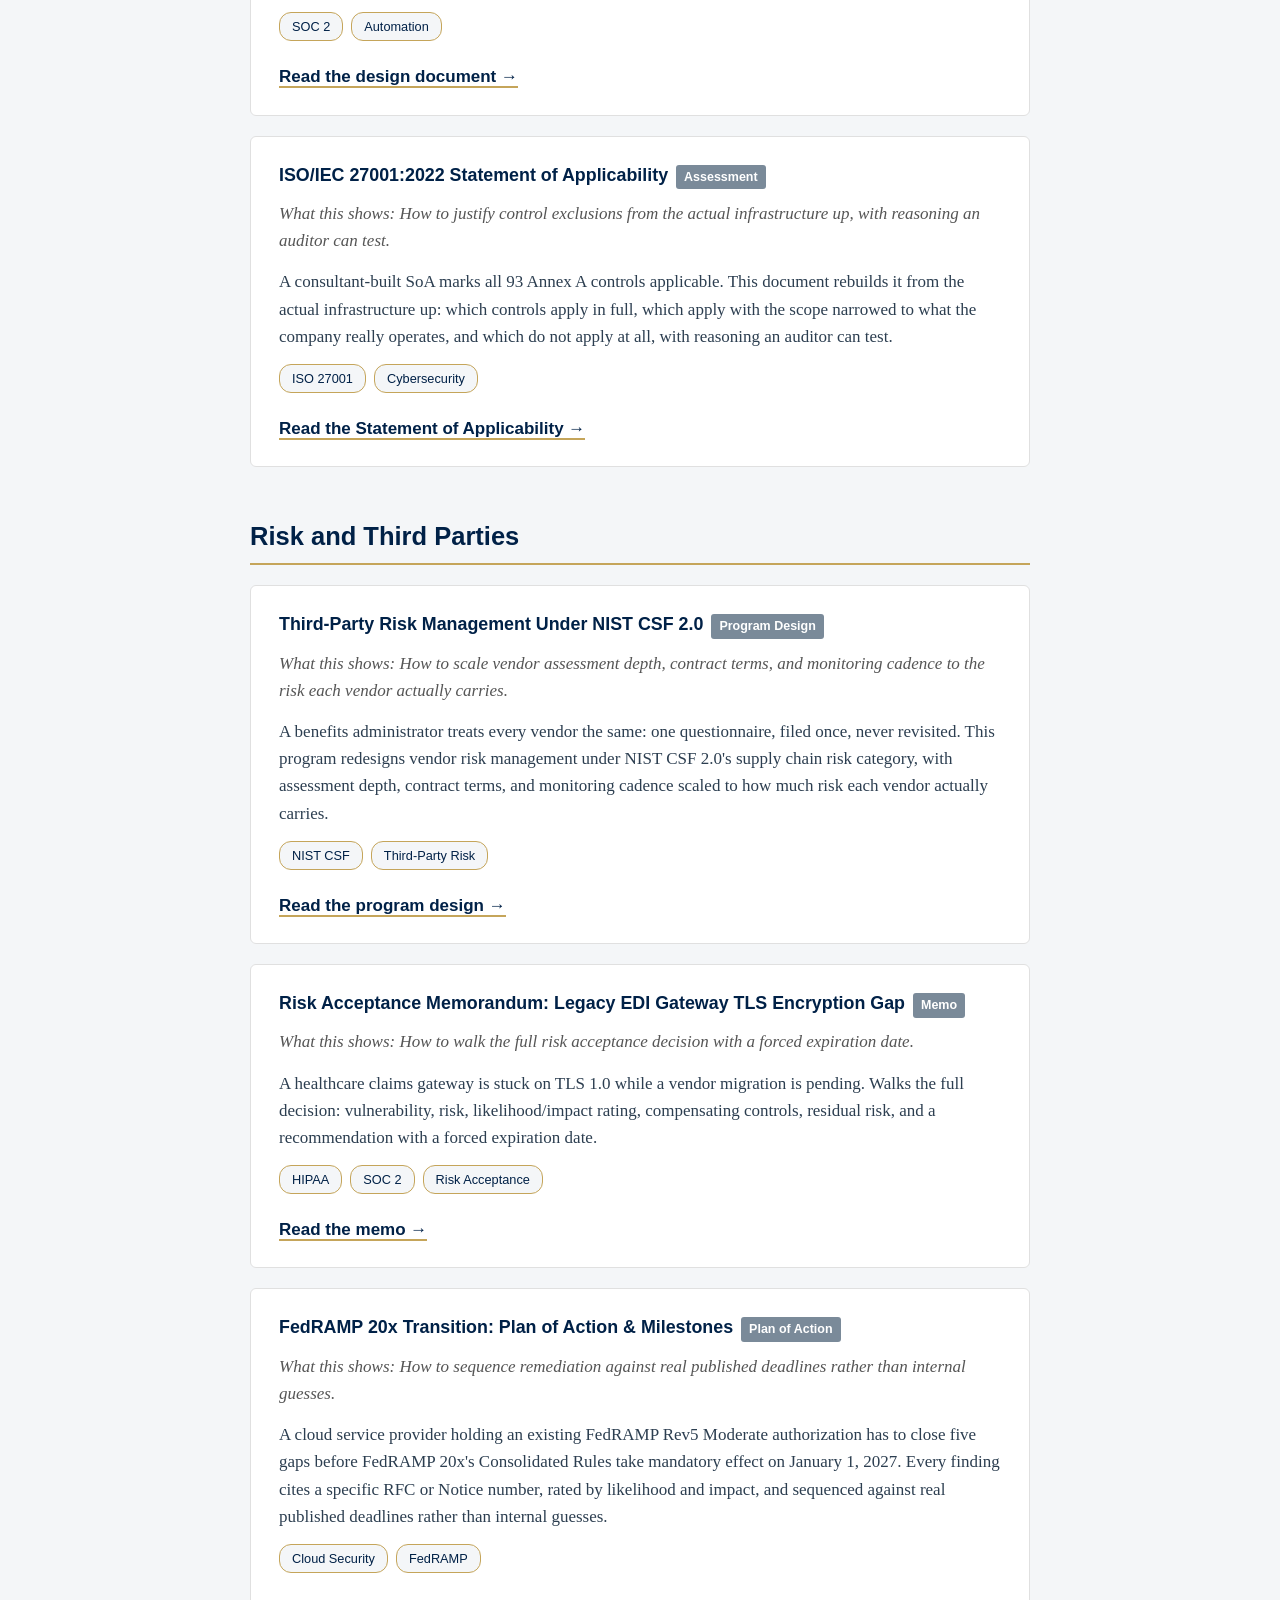
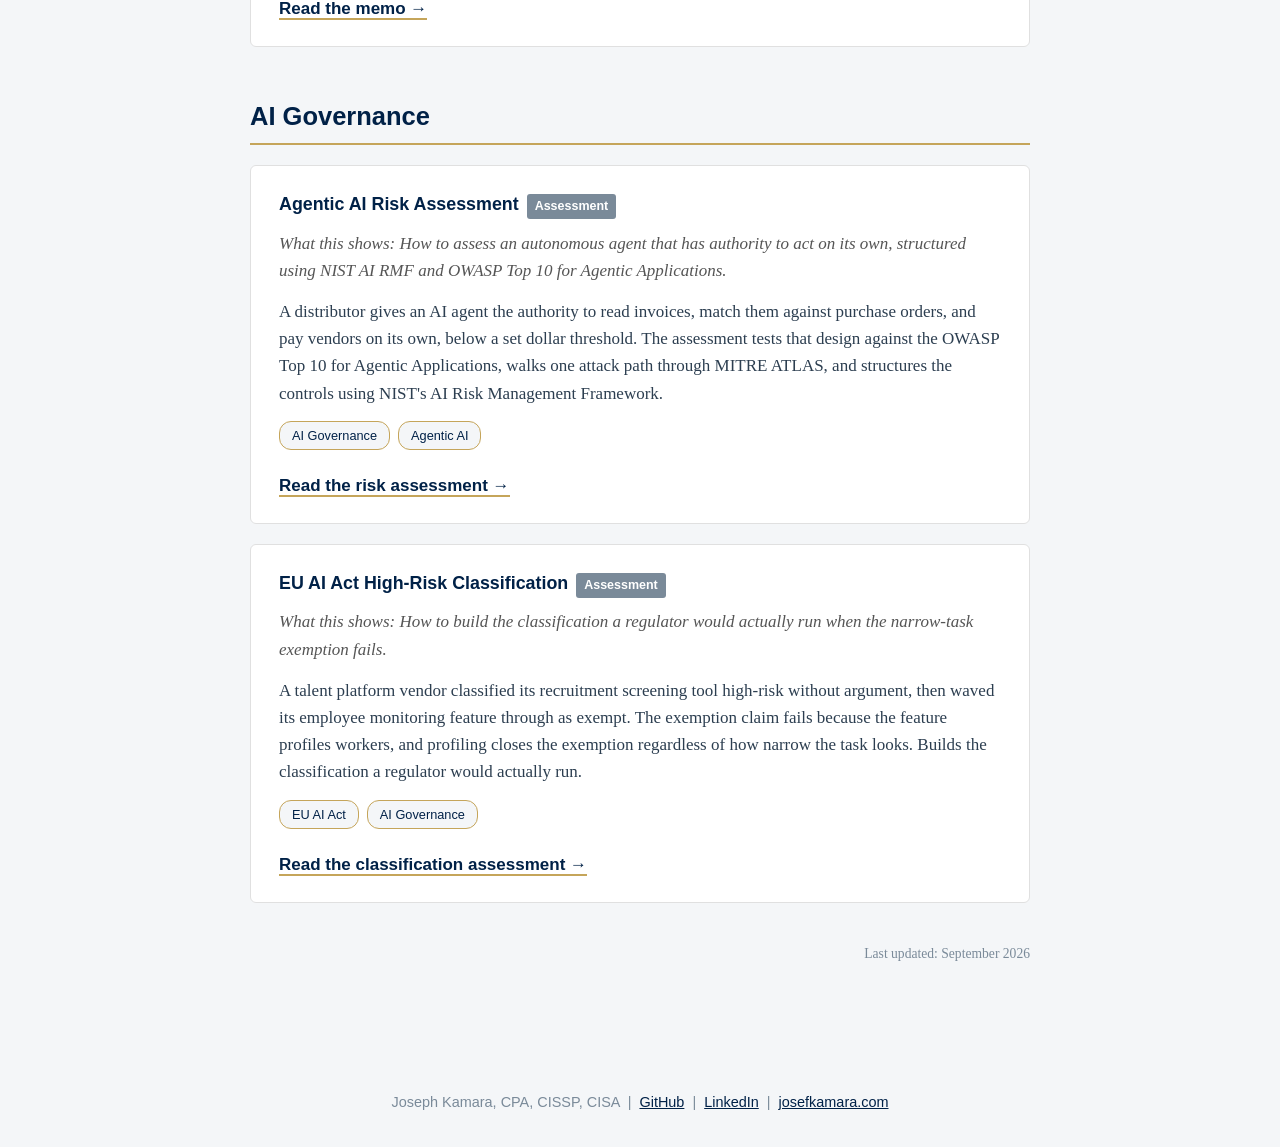
==== commit 5dcb5fd1: "Fix L1-L5: Code blocks, merchant, soc2 intro, projects README, home card Co-authored-by: Joseph Kama" ====
--- a/index.html
+++ b/index.html
@@ -36,7 +36,7 @@
 <div class="project featured">
 <h3>PCI DSS Network Segmentation<span class="type-label">Assessment</span></h3>
 <p class="what-this-shows">What this shows: How to test segmentation controls under QSA scrutiny and name the boundary that fails before an auditor finds it first.</p>
-<p>Keystone Civic Payments' September 2025 segmentation retest (fictional company), one year before the readiness assessment. A multi-tenant payment service provider tests four segmentation boundaries under PCI DSS 11.4.7: a shared log pipeline, a bastion host, the application tier, and a batch export job. Three boundaries hold up. The SIEM ingestion path does not, because raw card data can reach infrastructure shared with non-CDE systems. All findings were remediated before the 2026 readiness assessment.</p>
+<p>Keystone Civic Payments' September 2025 segmentation retest (fictional company), one year before the readiness assessment. A multi-tenant payment service provider tests four segmentation boundaries under PCI DSS 11.4.6 and 11.4.7: the corporate network, an analytics export, a shared log pipeline, and a bastion host. Three boundaries hold up. The SIEM ingestion path does not, because raw card data can reach infrastructure shared with non-CDE systems. All findings were remediated before the 2026 readiness assessment.</p>
 <span class="tag">PCI DSS</span><span class="tag">Cybersecurity</span>
 <p><a href="projects/pci-dss-network-segmentation/">Read the segmentation report &rarr;</a></p>
 </div>
--- a/assets/site.css
+++ b/assets/site.css
@@ -99,6 +99,56 @@
     background: #f4f4f4;
     padding: 12px;
     border-radius: 4px;
+    overflow-x: auto;
+    white-space: pre-wrap;
+    line-height: 1.5;
+    border: 1px solid #ddd;
+}
+
+/* Split Columns (automated vs. judgment boxes) */
+.split {
+    display: flex;
+    gap: 20px;
+    flex-wrap: wrap;
+    margin: 1em 0 1.5em;
+}
+
+.split-col {
+    flex: 1;
+    min-width: 260px;
+    border: 1px solid #ddd;
+    border-radius: 6px;
+    padding: 16px 18px;
+}
+
+.split-col.automate {
+    border-top: 4px solid #7a8a99;
+}
+
+.split-col.judge {
+    border-top: 4px solid #C5A55A;
+}
+
+.split-col.agent {
+    border-top: 4px solid #3d7a4d;
+}
+
+.split-col.human {
+    border-top: 4px solid #a8842e;
+}
+
+.split-col ul {
+    margin: 0;
+    padding-left: 20px;
+}
+
+.split-col li {
+    margin-bottom: 8px;
+    line-height: 1.5;
+}
+
+/* Table Wrapper for Mobile */
+.table-wrap {
     overflow-x: auto;
 }
 
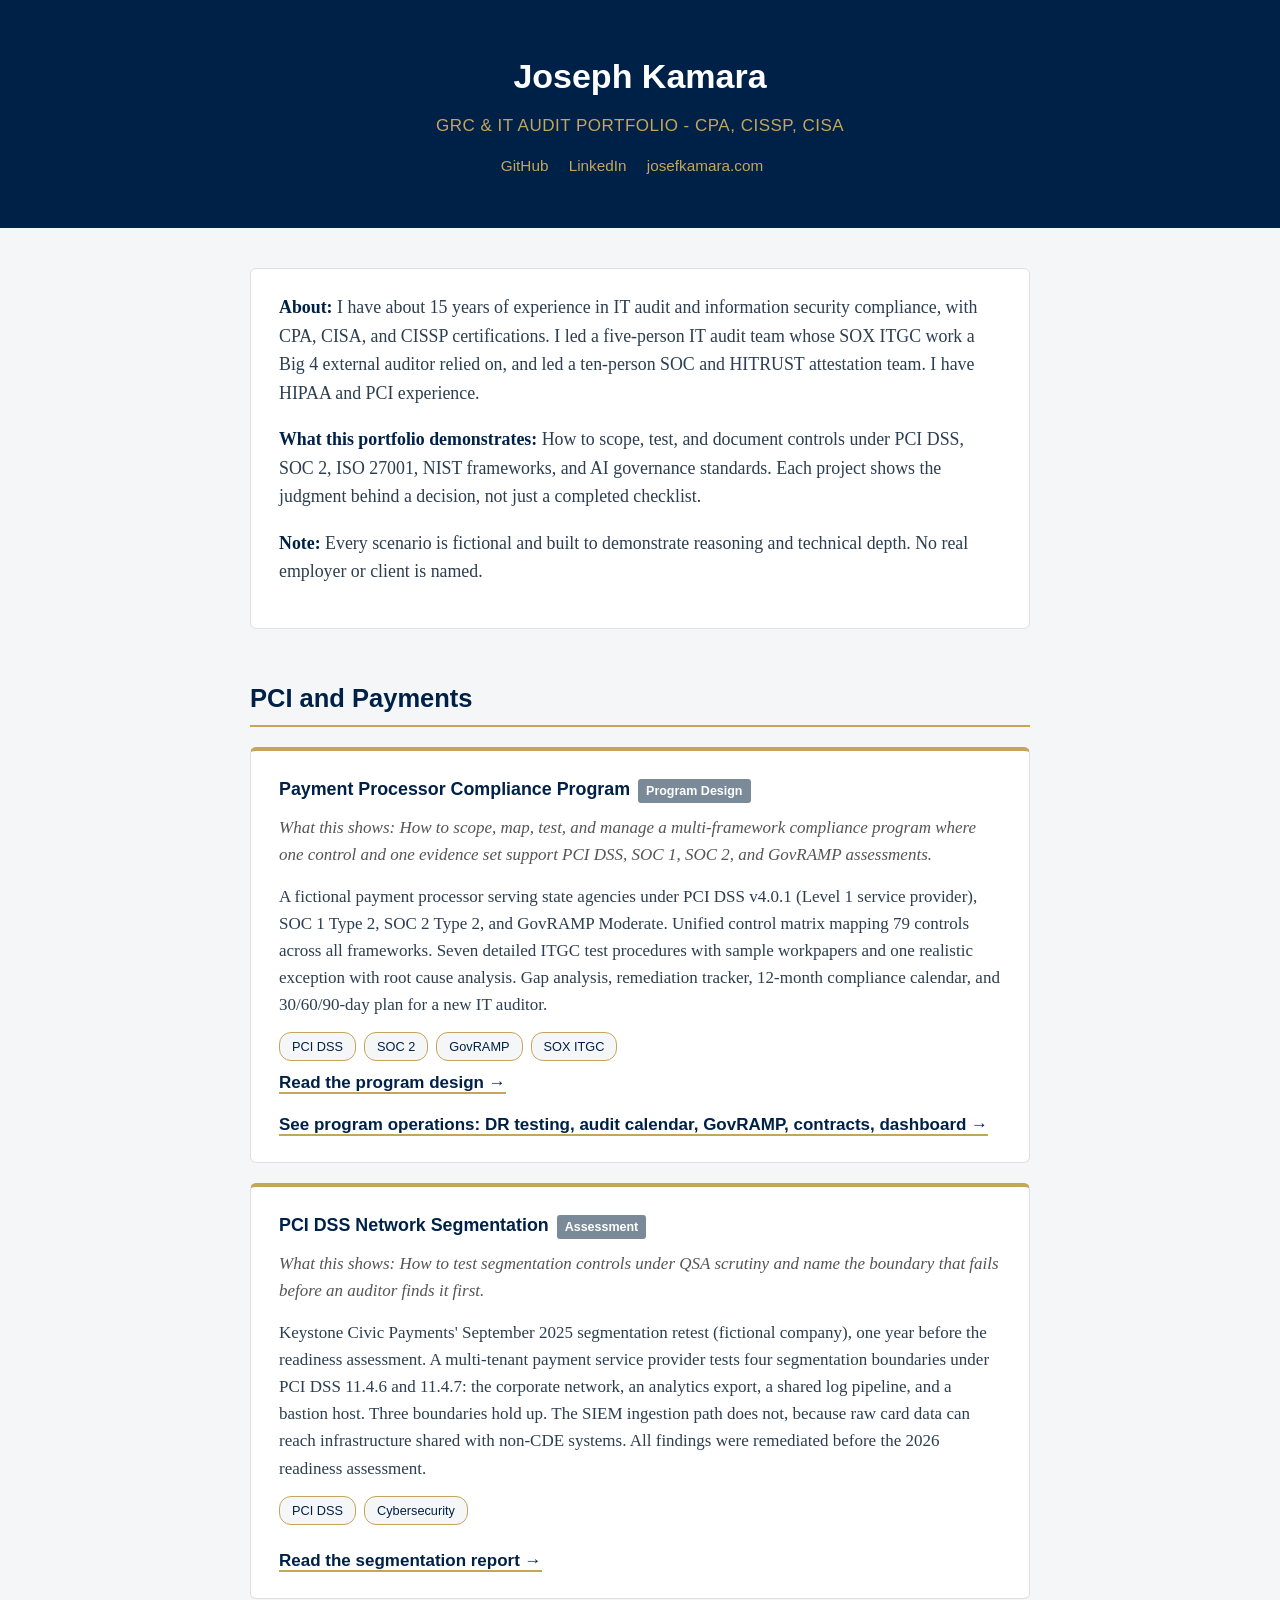
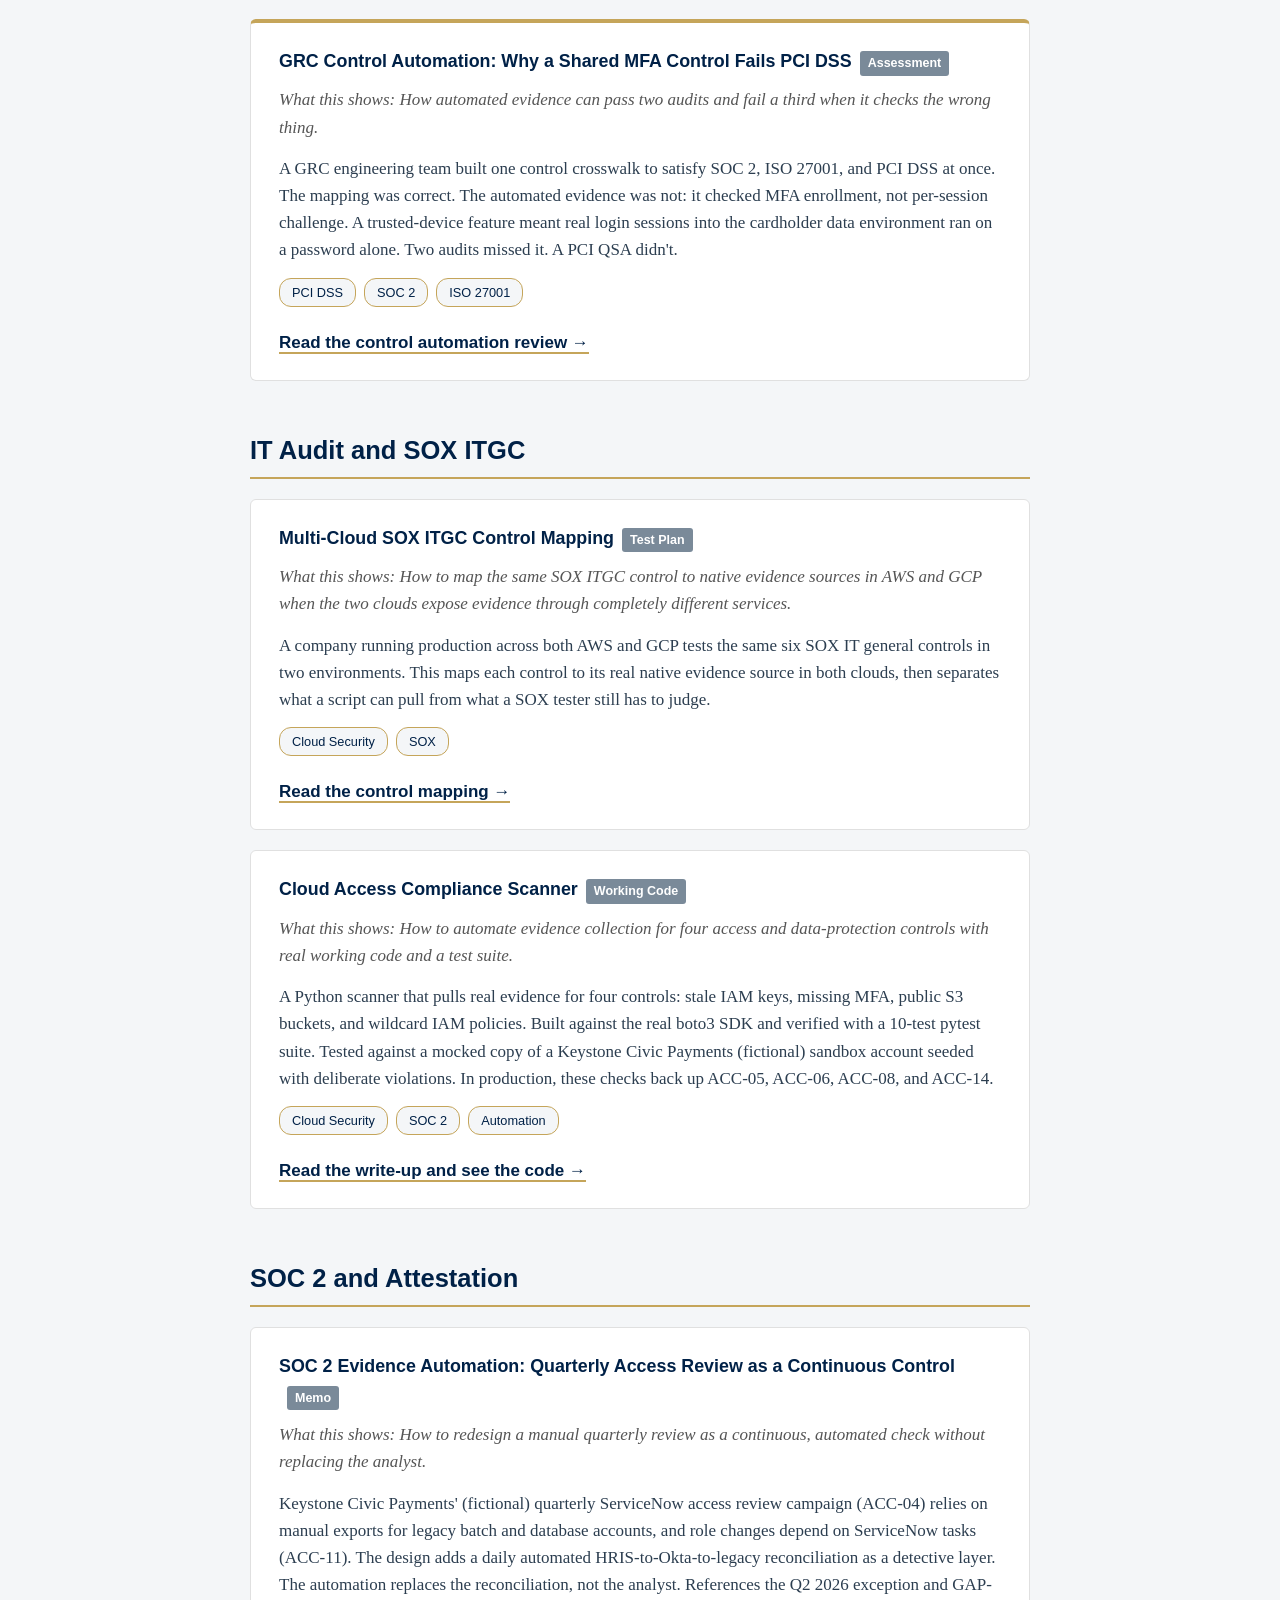
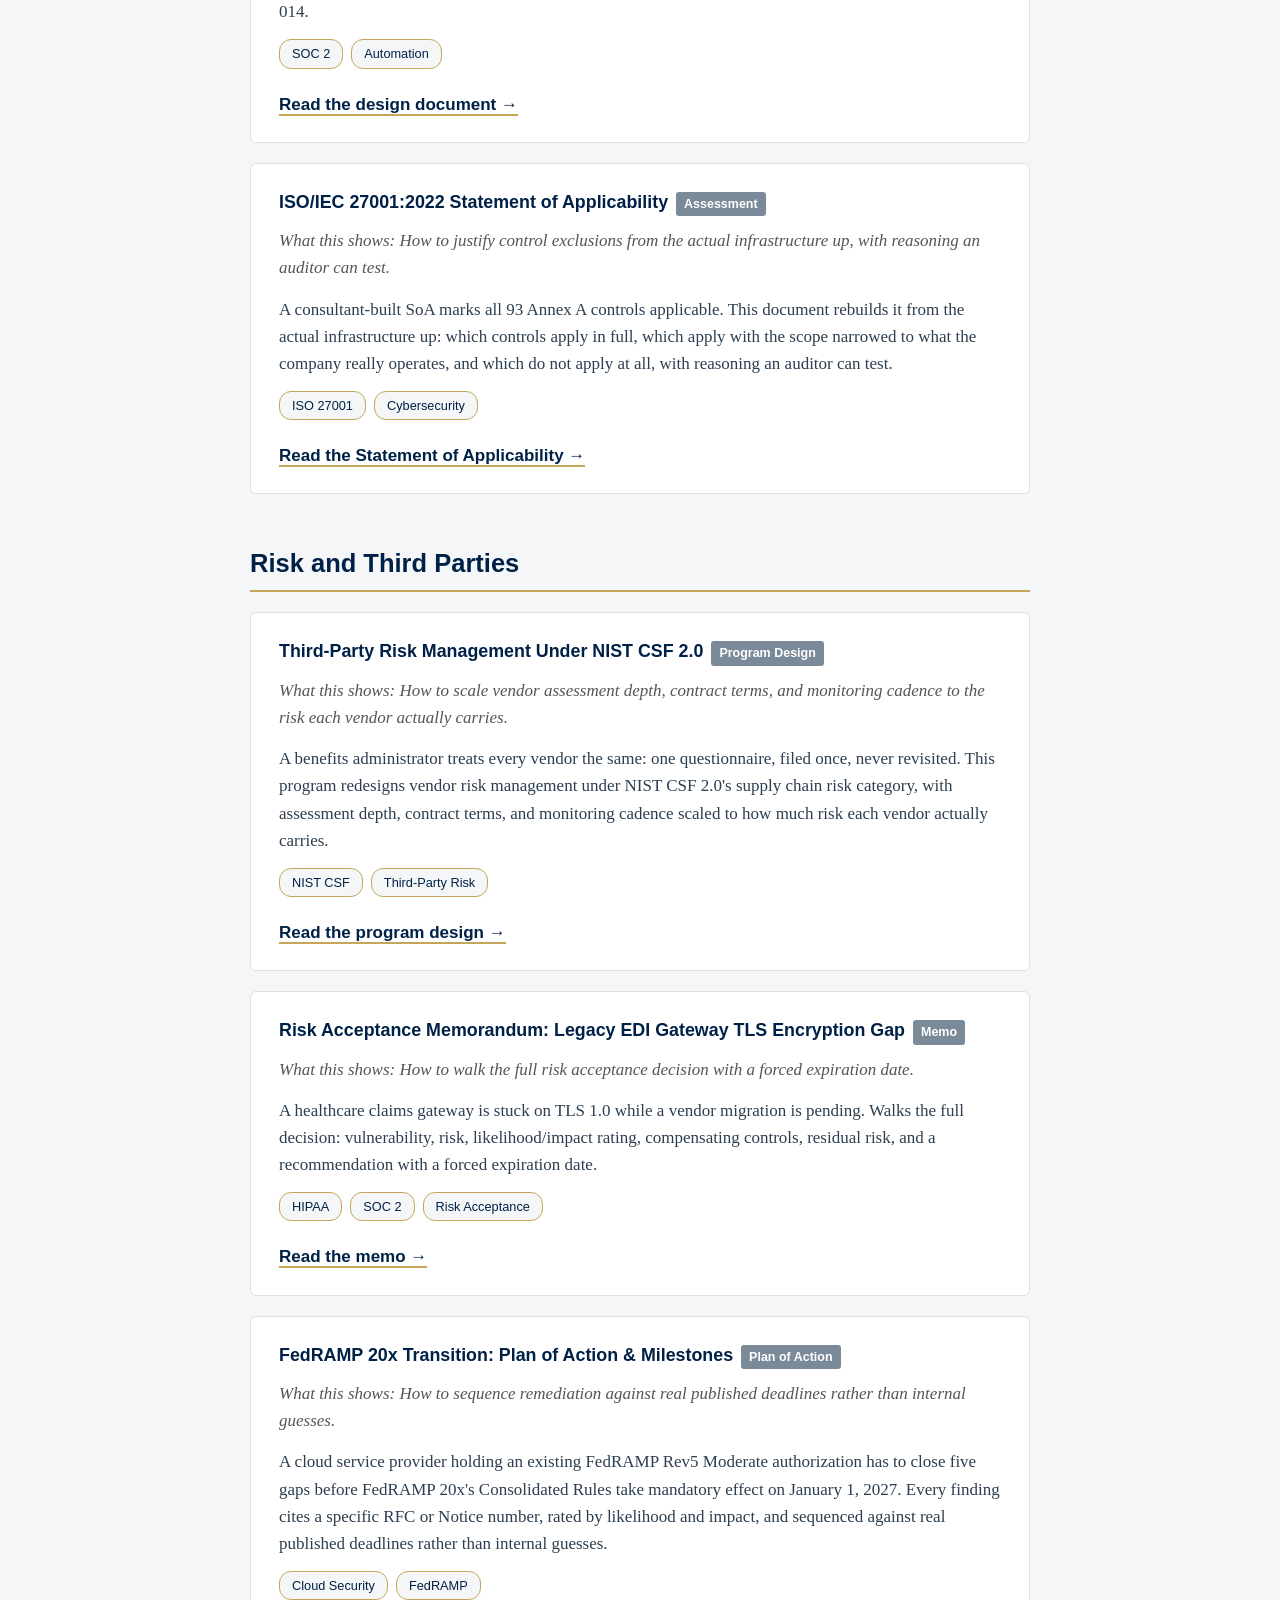
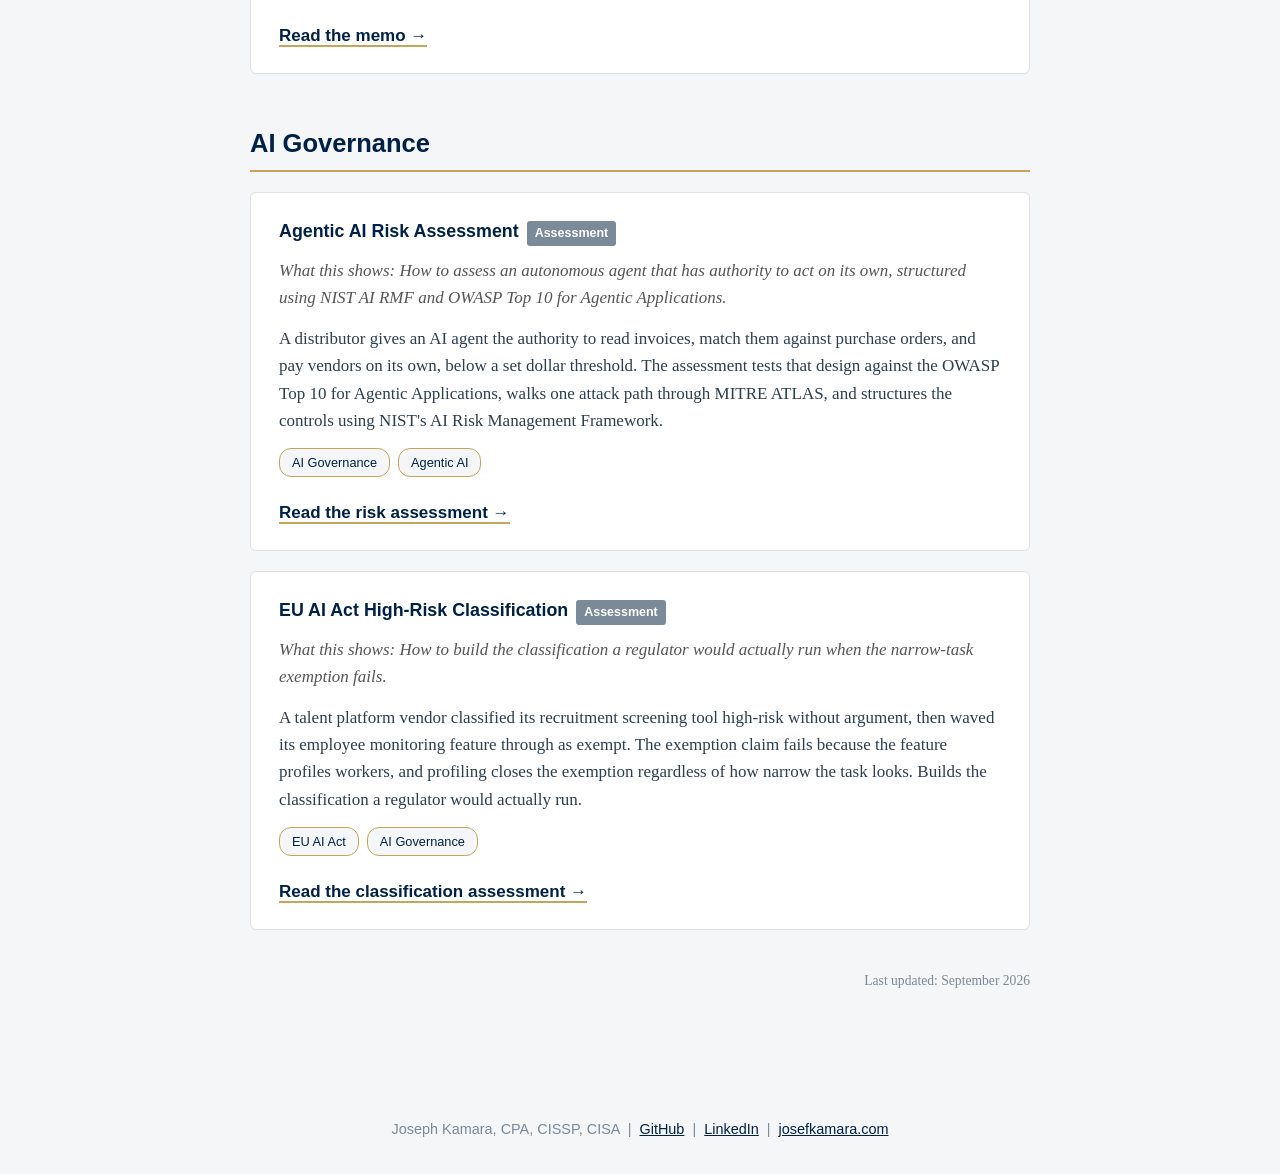
==== commit 6bf8faee: "Add Keystone Program Operations add-on page - Create program-operations.html with 6 sections: DR/BCP" ====
--- a/index.html
+++ b/index.html
@@ -31,6 +31,7 @@
 <p>A fictional payment processor serving state agencies under PCI DSS v4.0.1 (Level 1 service provider), SOC 1 Type 2, SOC 2 Type 2, and GovRAMP Moderate. Unified control matrix mapping 79 controls across all frameworks. Seven detailed ITGC test procedures with sample workpapers and one realistic exception with root cause analysis. Gap analysis, remediation tracker, 12-month compliance calendar, and 30/60/90-day plan for a new IT auditor.</p>
 <span class="tag">PCI DSS</span><span class="tag">SOC 2</span><span class="tag">GovRAMP</span><span class="tag">SOX ITGC</span>
 <p><a href="projects/payment-processor-compliance-program/">Read the program design &rarr;</a></p>
+<p><a href="projects/payment-processor-compliance-program/program-operations.html">See program operations: DR testing, audit calendar, GovRAMP, contracts, dashboard &rarr;</a></p>
 </div>
 
 <div class="project featured">
--- a/assets/site.css
+++ b/assets/site.css
@@ -380,6 +380,45 @@
     margin-top: 48px;
 }
 
+/* Dashboard Grid and Cards */
+.dash-grid {
+    display: grid;
+    grid-template-columns: repeat(auto-fit, minmax(160px, 1fr));
+    gap: 16px;
+    margin: 1em 0 1.5em;
+}
+
+.dash-card {
+    background: #F4F6F8;
+    border: 1px solid #C5A55A;
+    border-radius: 6px;
+    padding: 16px;
+    text-align: center;
+}
+
+.dash-value {
+    font-family: Arial, sans-serif;
+    font-size: 2em;
+    font-weight: bold;
+    color: #002147;
+    margin: 0 0 8px;
+}
+
+.dash-label {
+    font-family: Arial, sans-serif;
+    font-size: 0.85em;
+    color: #2C3E50;
+    margin: 4px 0 0;
+}
+
+.status-ok {
+    color: #3d7a4d;
+}
+
+.status-watch {
+    color: #a8842e;
+}
+
 /* Mobile Responsiveness */
 @media (max-width: 600px) {
     body {
@@ -403,4 +442,9 @@
     .project {
         padding: 16px 20px;
     }
-}
+    
+    .dash-grid {
+        grid-template-columns: repeat(auto-fit, minmax(140px, 1fr));
+        gap: 12px;
+    }
+}
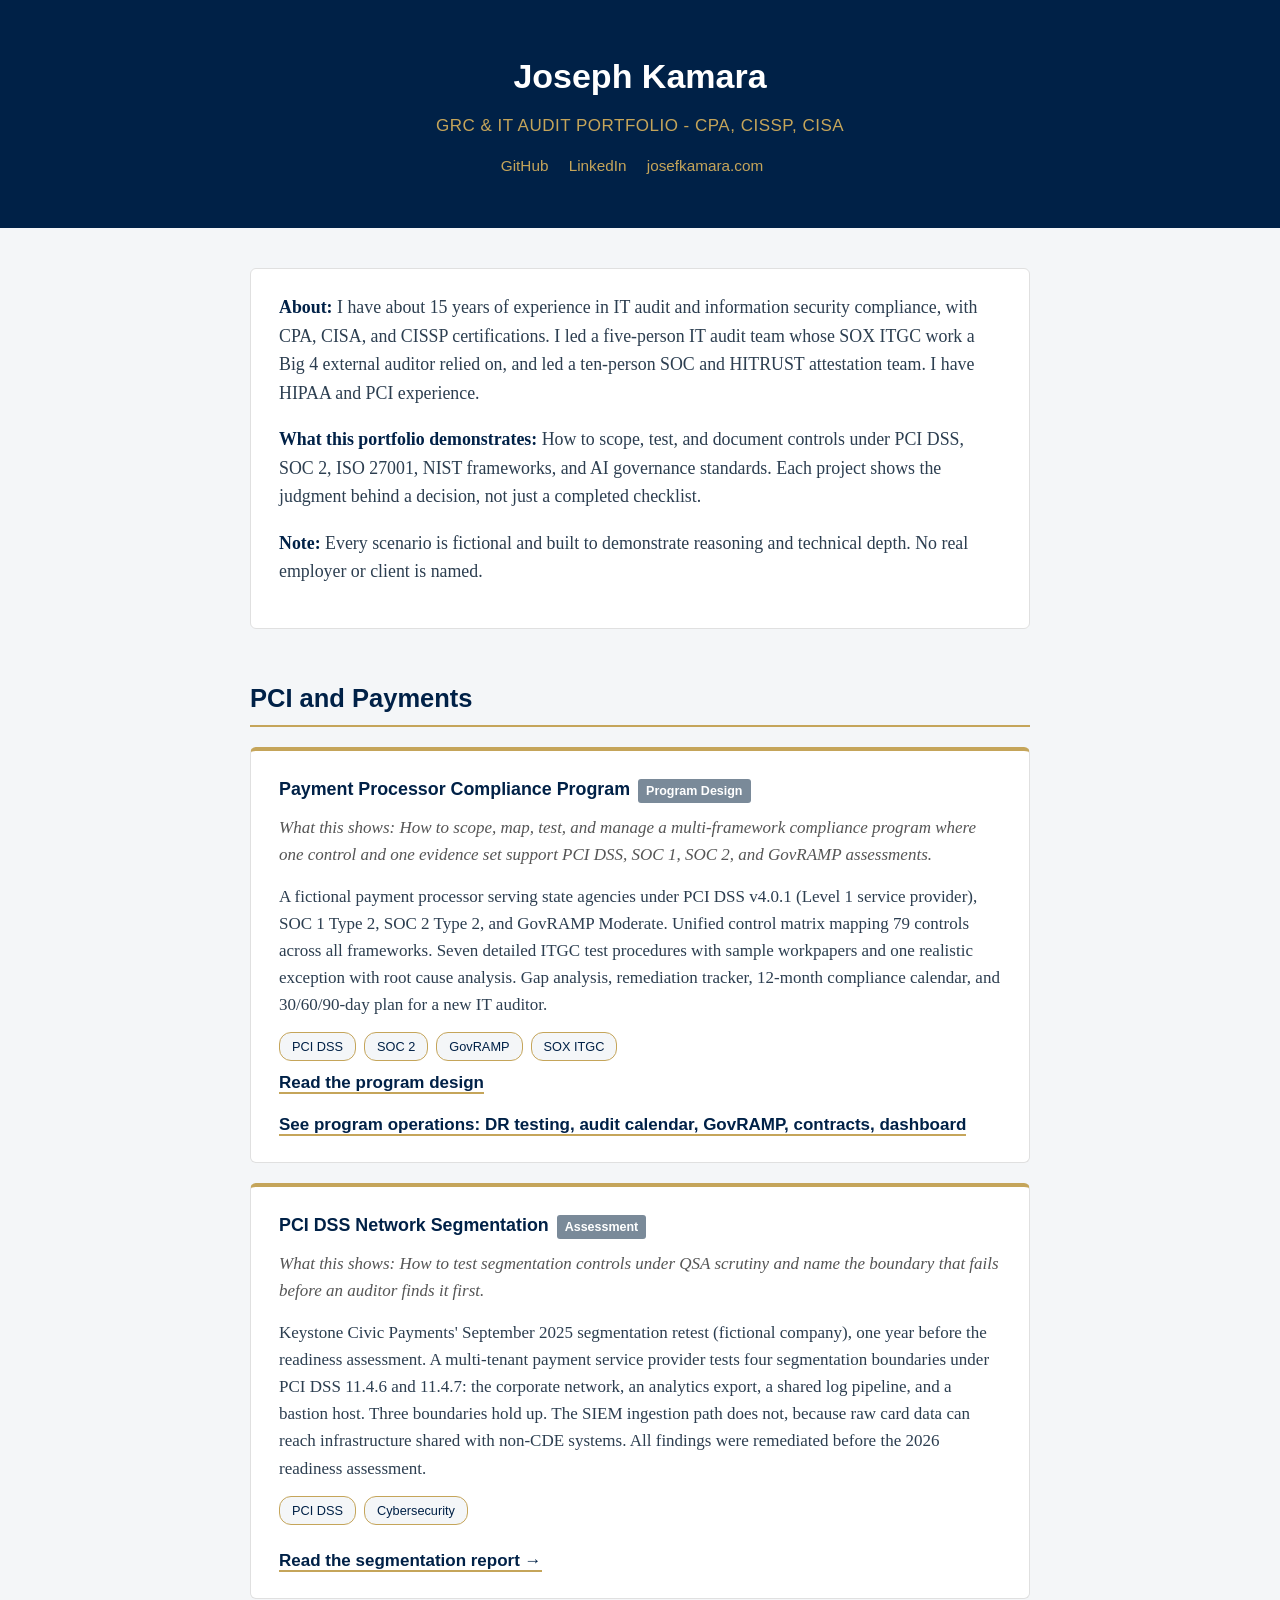
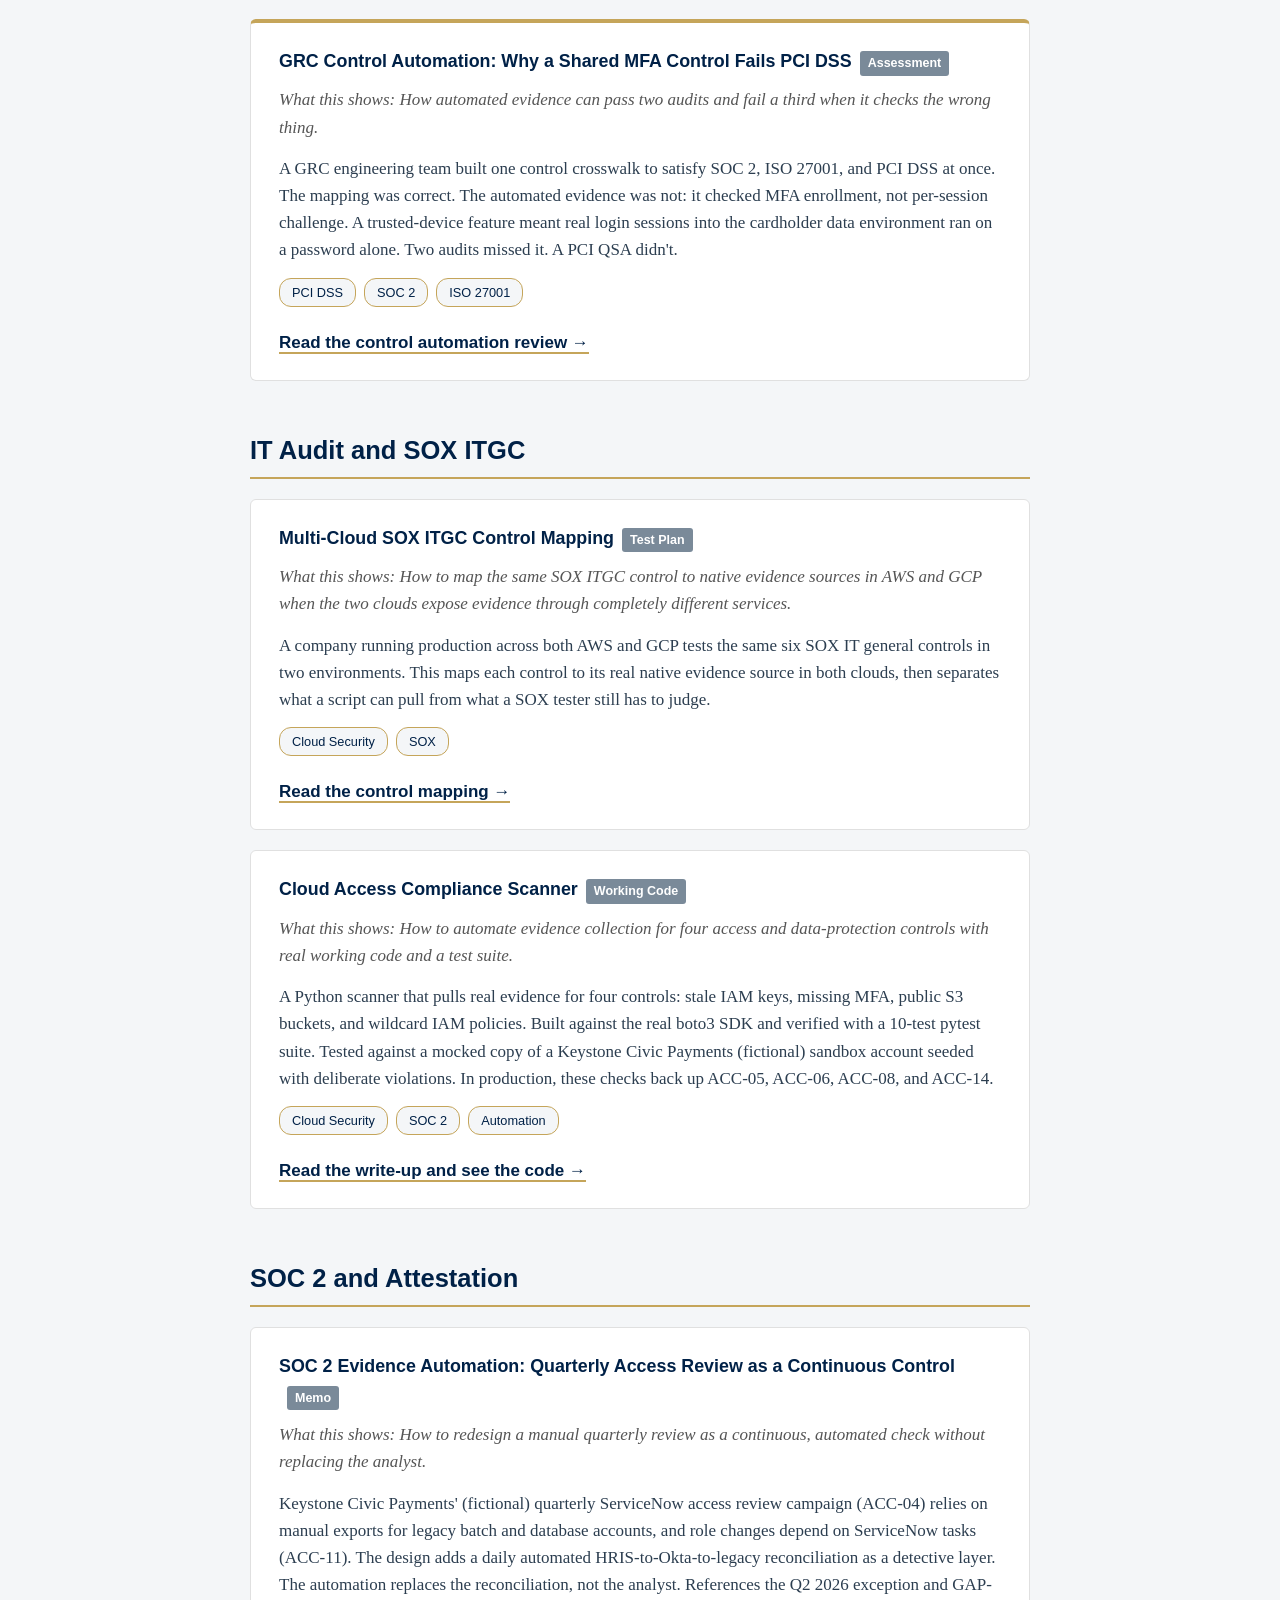
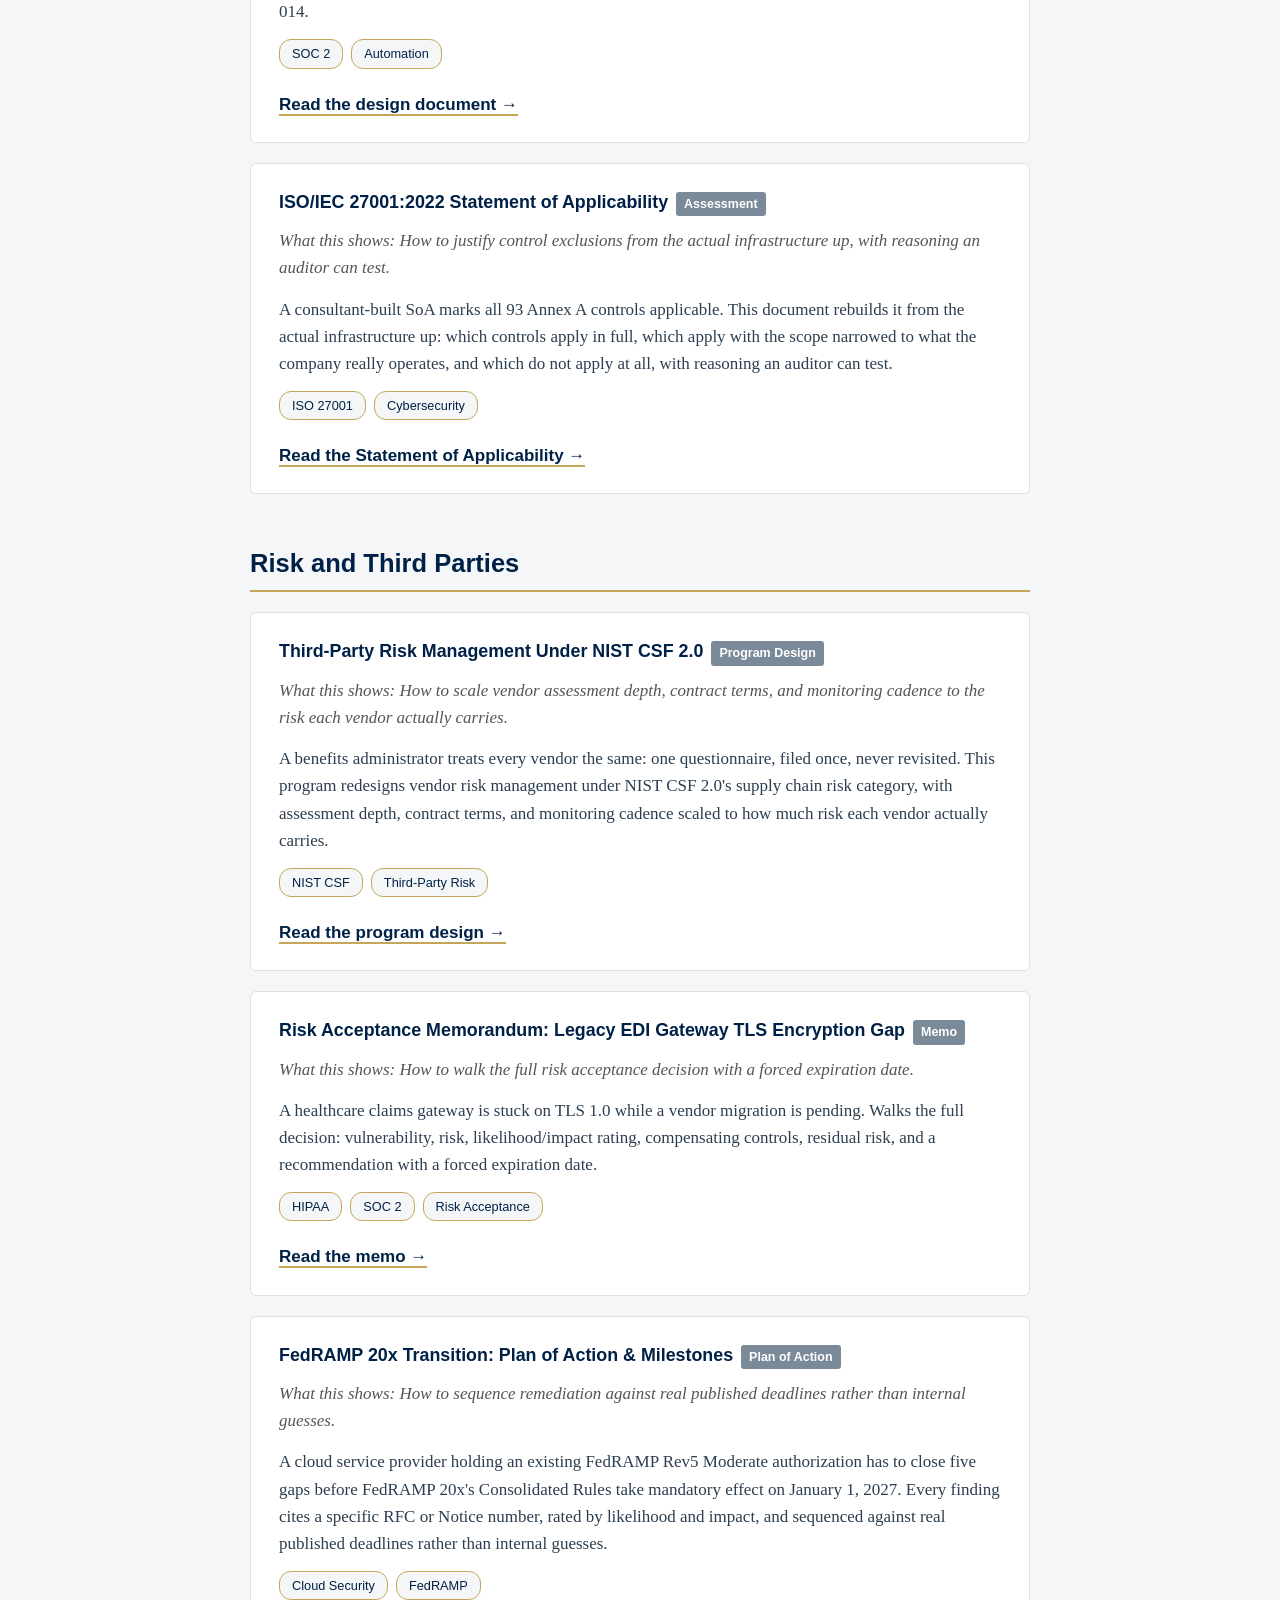
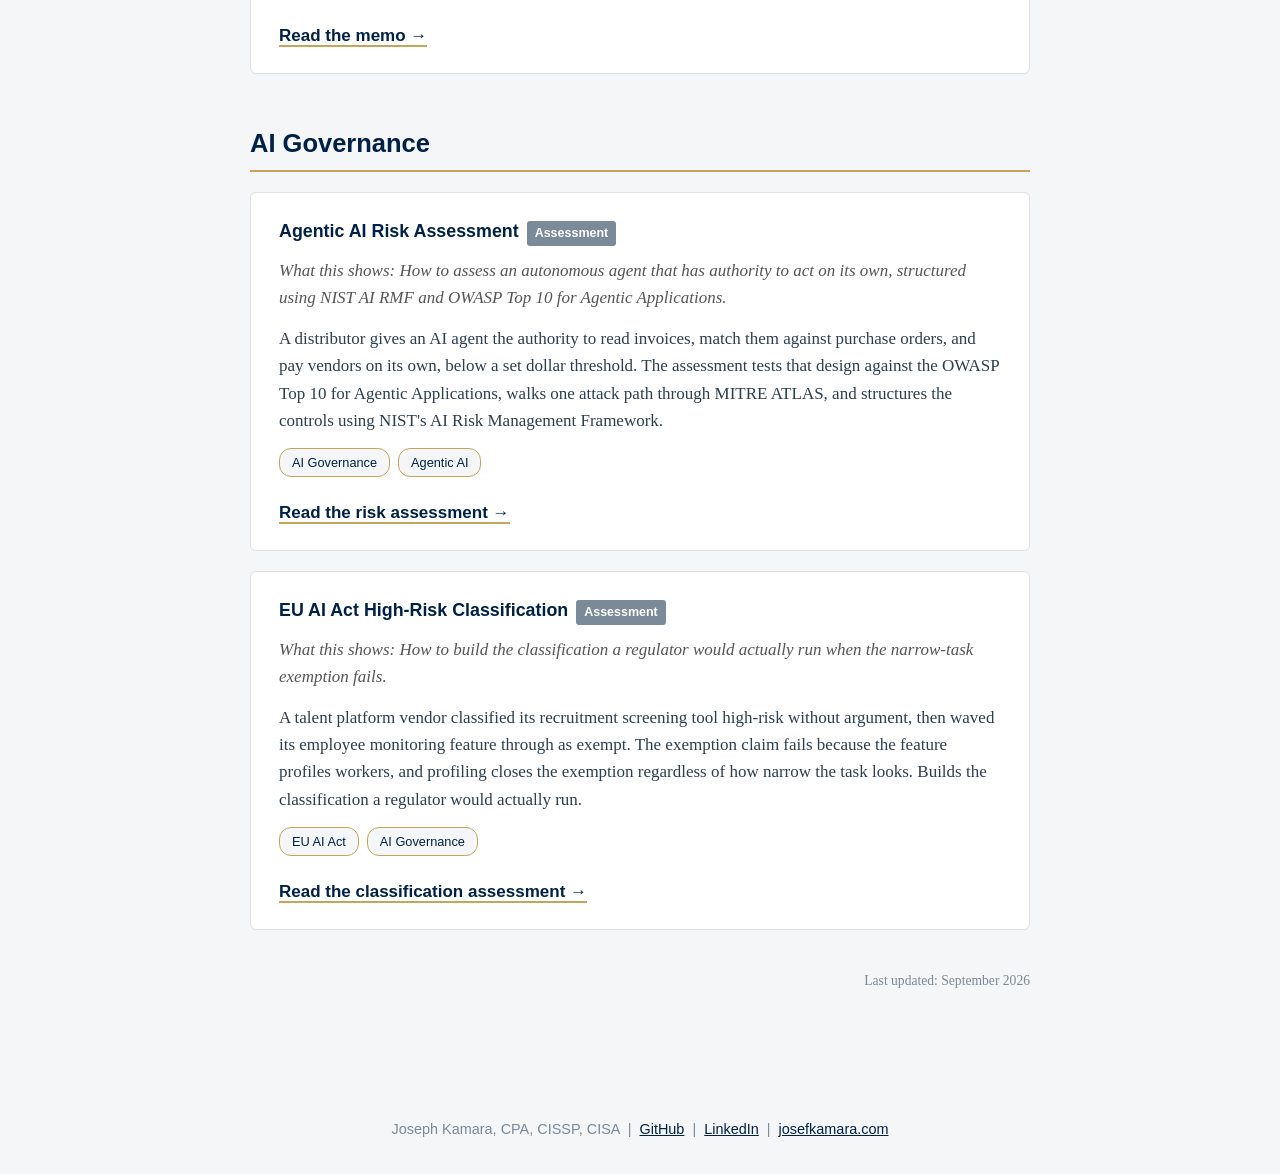
==== commit 9ace386b: "Apply independent review fixes (Round 1) Medium priority fixes: - M1: Fix exception cause (10-minute" ====
--- a/index.html
+++ b/index.html
@@ -30,8 +30,8 @@
 <p class="what-this-shows">What this shows: How to scope, map, test, and manage a multi-framework compliance program where one control and one evidence set support PCI DSS, SOC 1, SOC 2, and GovRAMP assessments.</p>
 <p>A fictional payment processor serving state agencies under PCI DSS v4.0.1 (Level 1 service provider), SOC 1 Type 2, SOC 2 Type 2, and GovRAMP Moderate. Unified control matrix mapping 79 controls across all frameworks. Seven detailed ITGC test procedures with sample workpapers and one realistic exception with root cause analysis. Gap analysis, remediation tracker, 12-month compliance calendar, and 30/60/90-day plan for a new IT auditor.</p>
 <span class="tag">PCI DSS</span><span class="tag">SOC 2</span><span class="tag">GovRAMP</span><span class="tag">SOX ITGC</span>
-<p><a href="projects/payment-processor-compliance-program/">Read the program design &rarr;</a></p>
-<p><a href="projects/payment-processor-compliance-program/program-operations.html">See program operations: DR testing, audit calendar, GovRAMP, contracts, dashboard &rarr;</a></p>
+<p><a href="projects/payment-processor-compliance-program/">Read the program design</a></p>
+<p><a href="projects/payment-processor-compliance-program/program-operations.html">See program operations: DR testing, audit calendar, GovRAMP, contracts, dashboard</a></p>
 </div>
 
 <div class="project featured">
